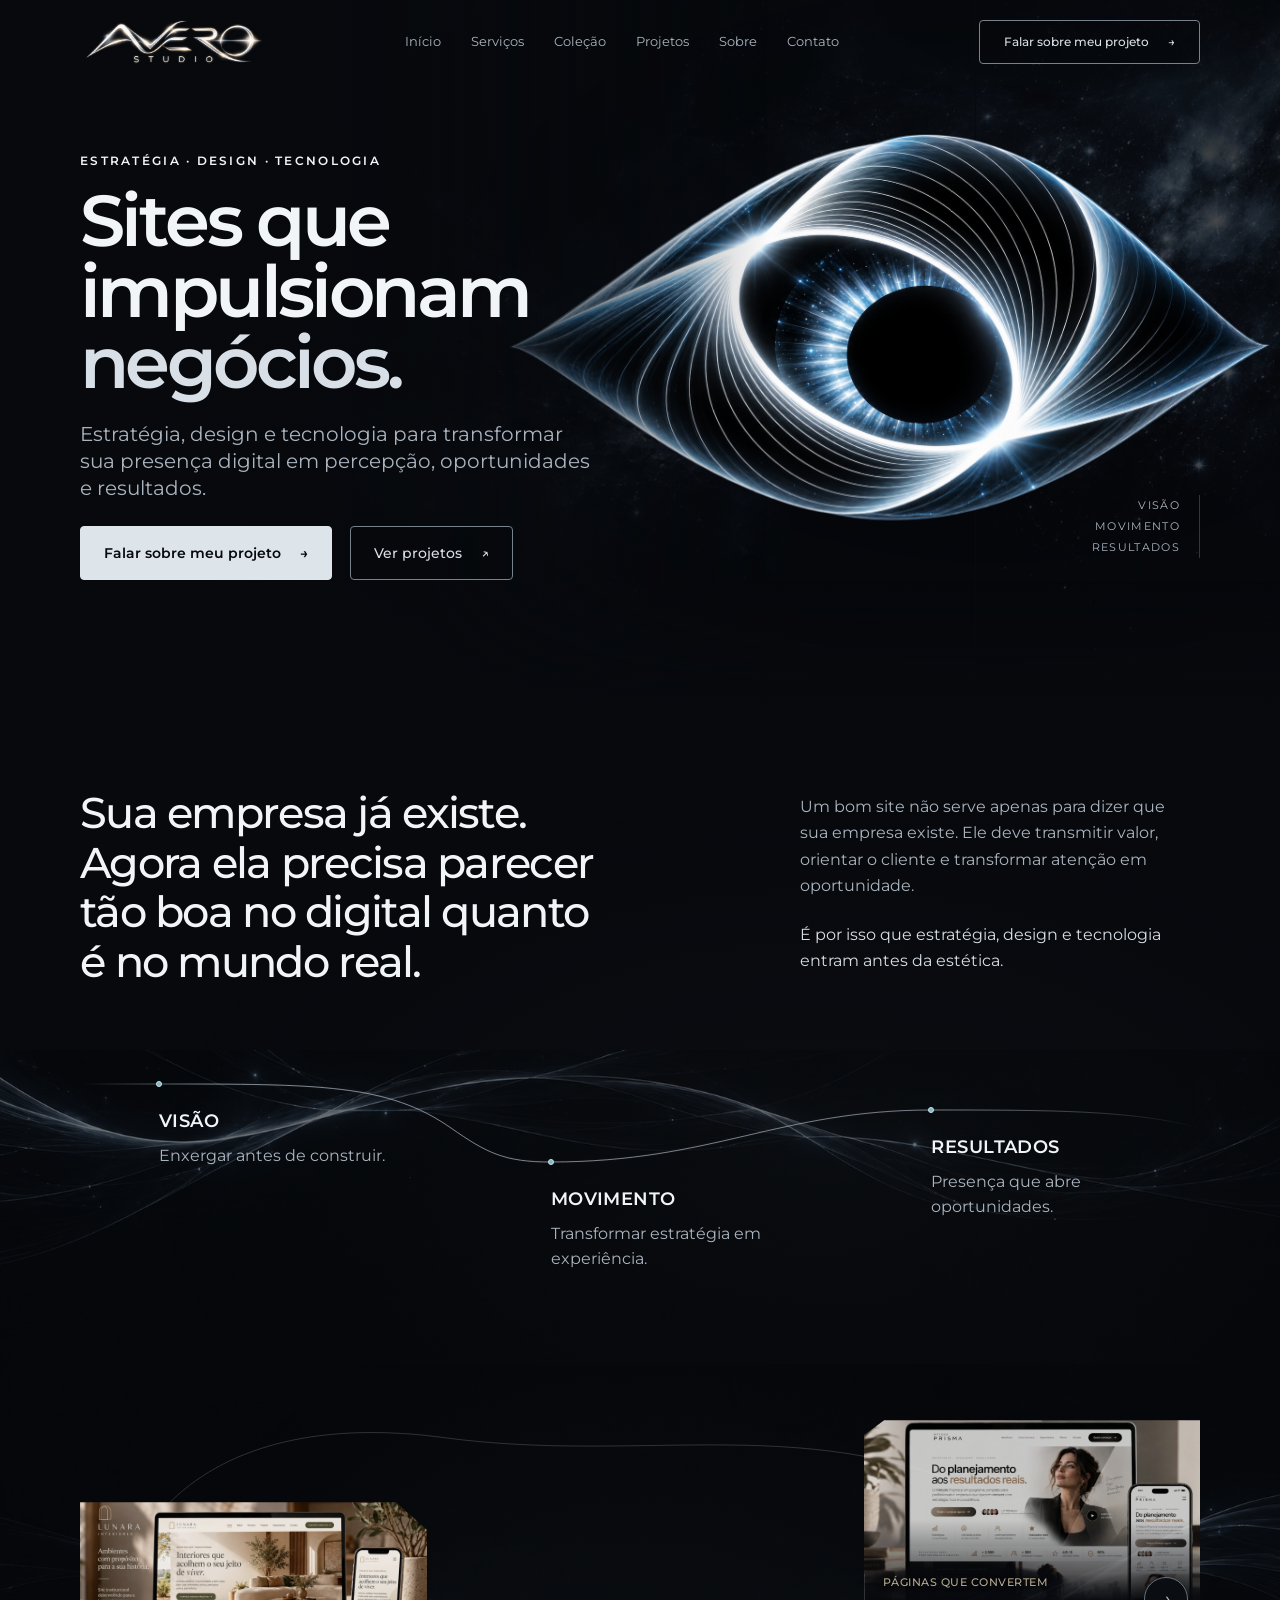
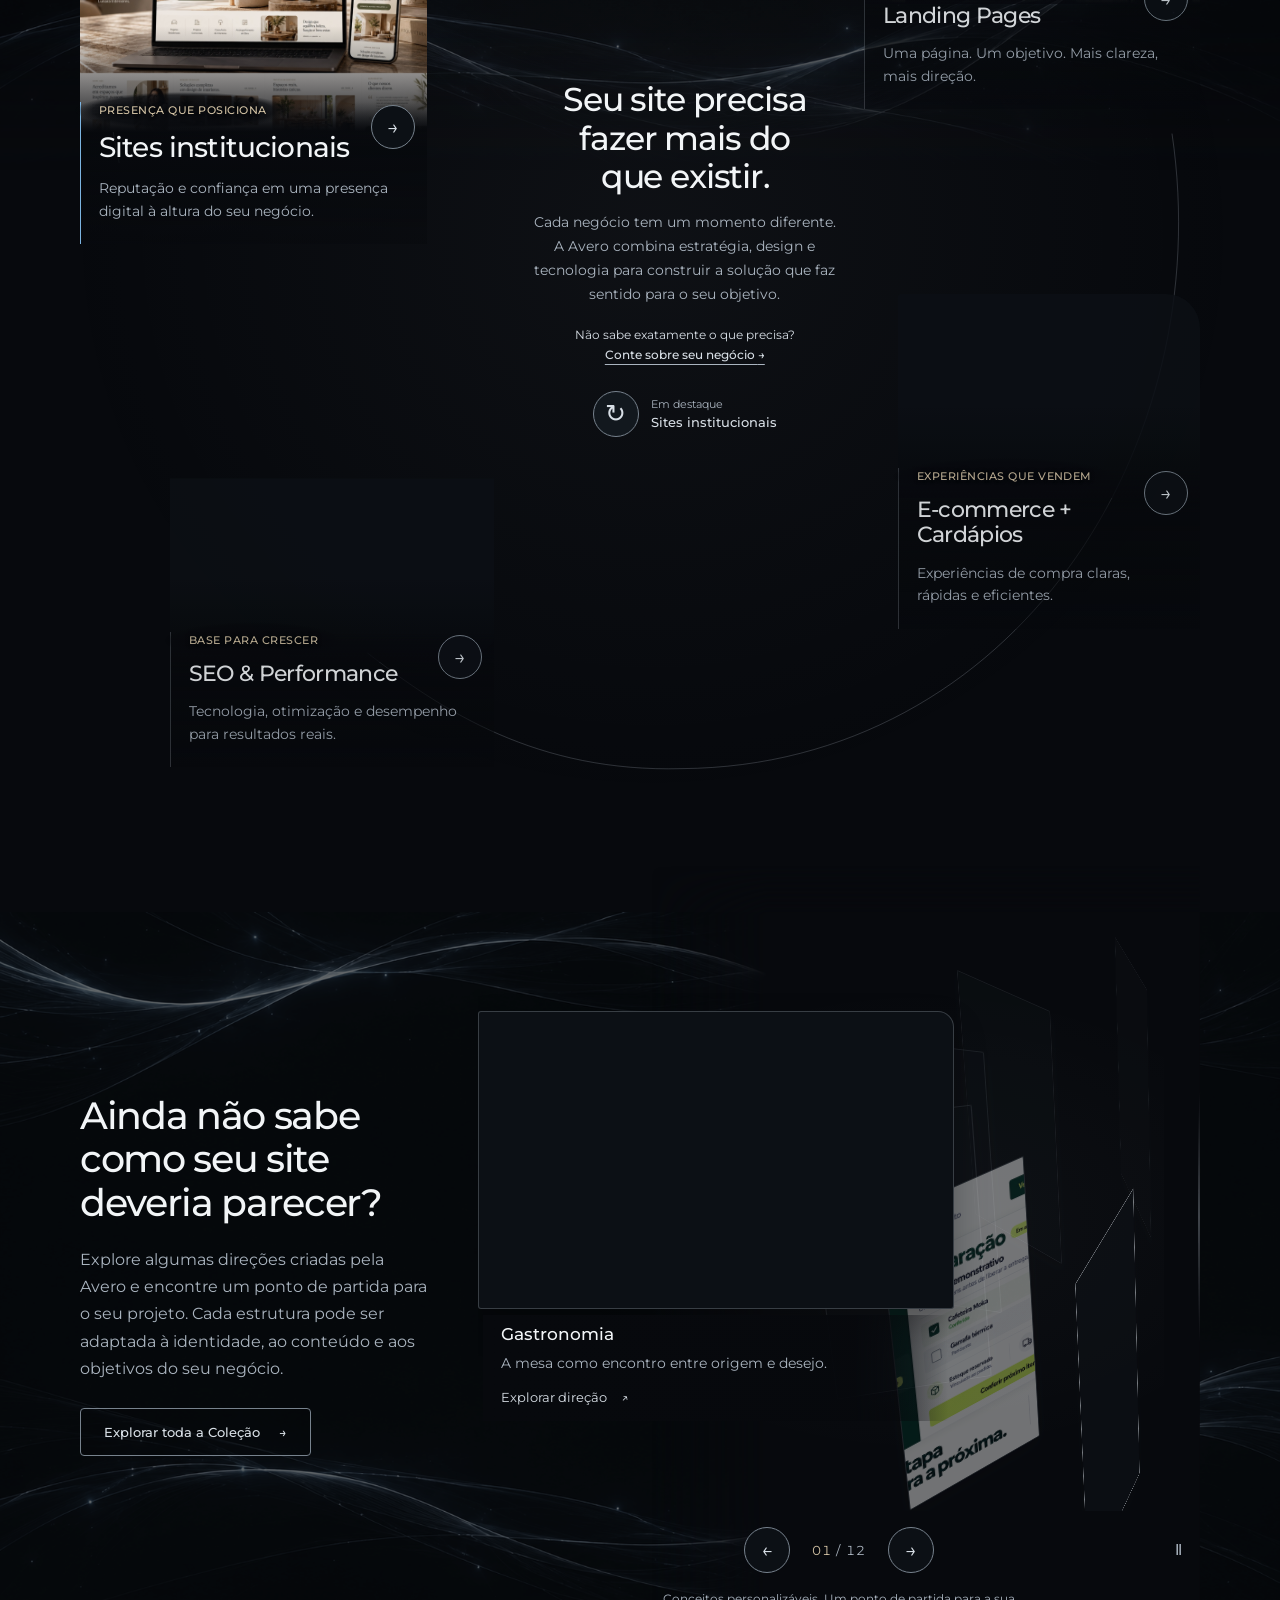
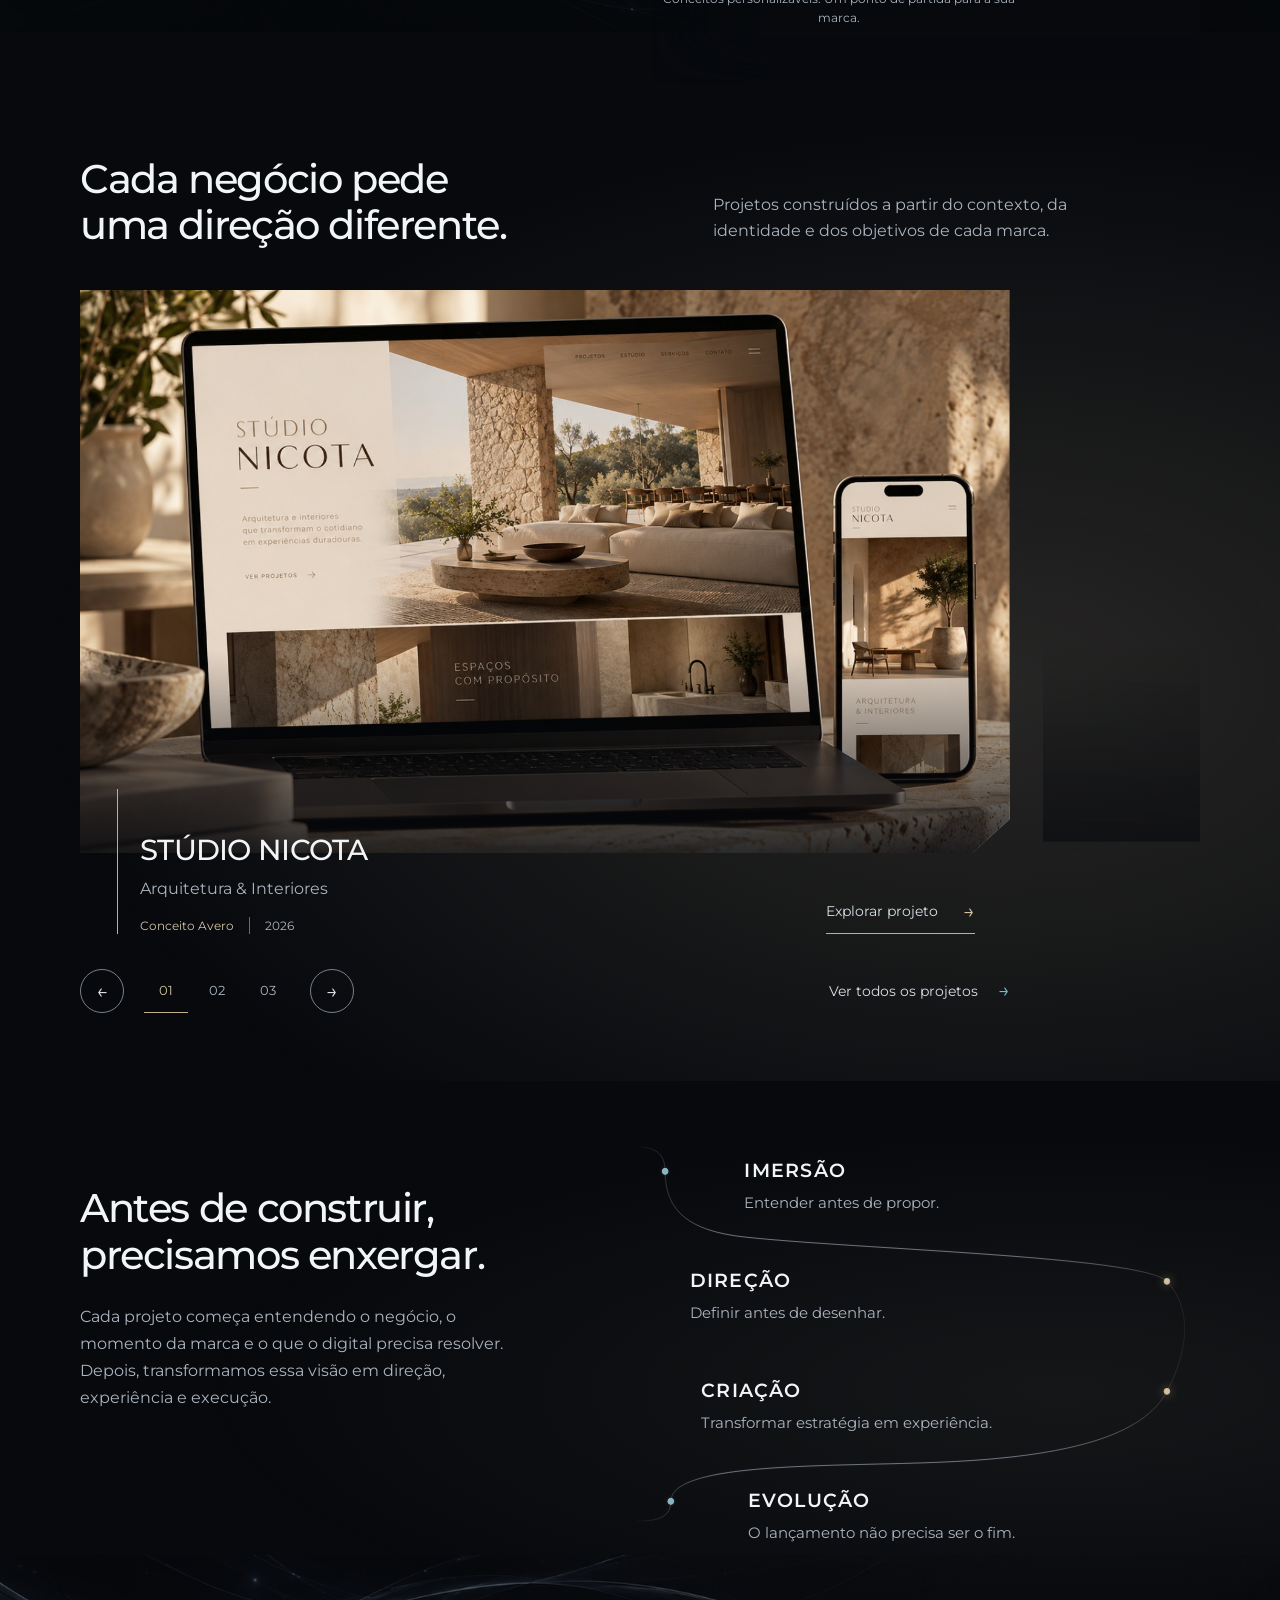
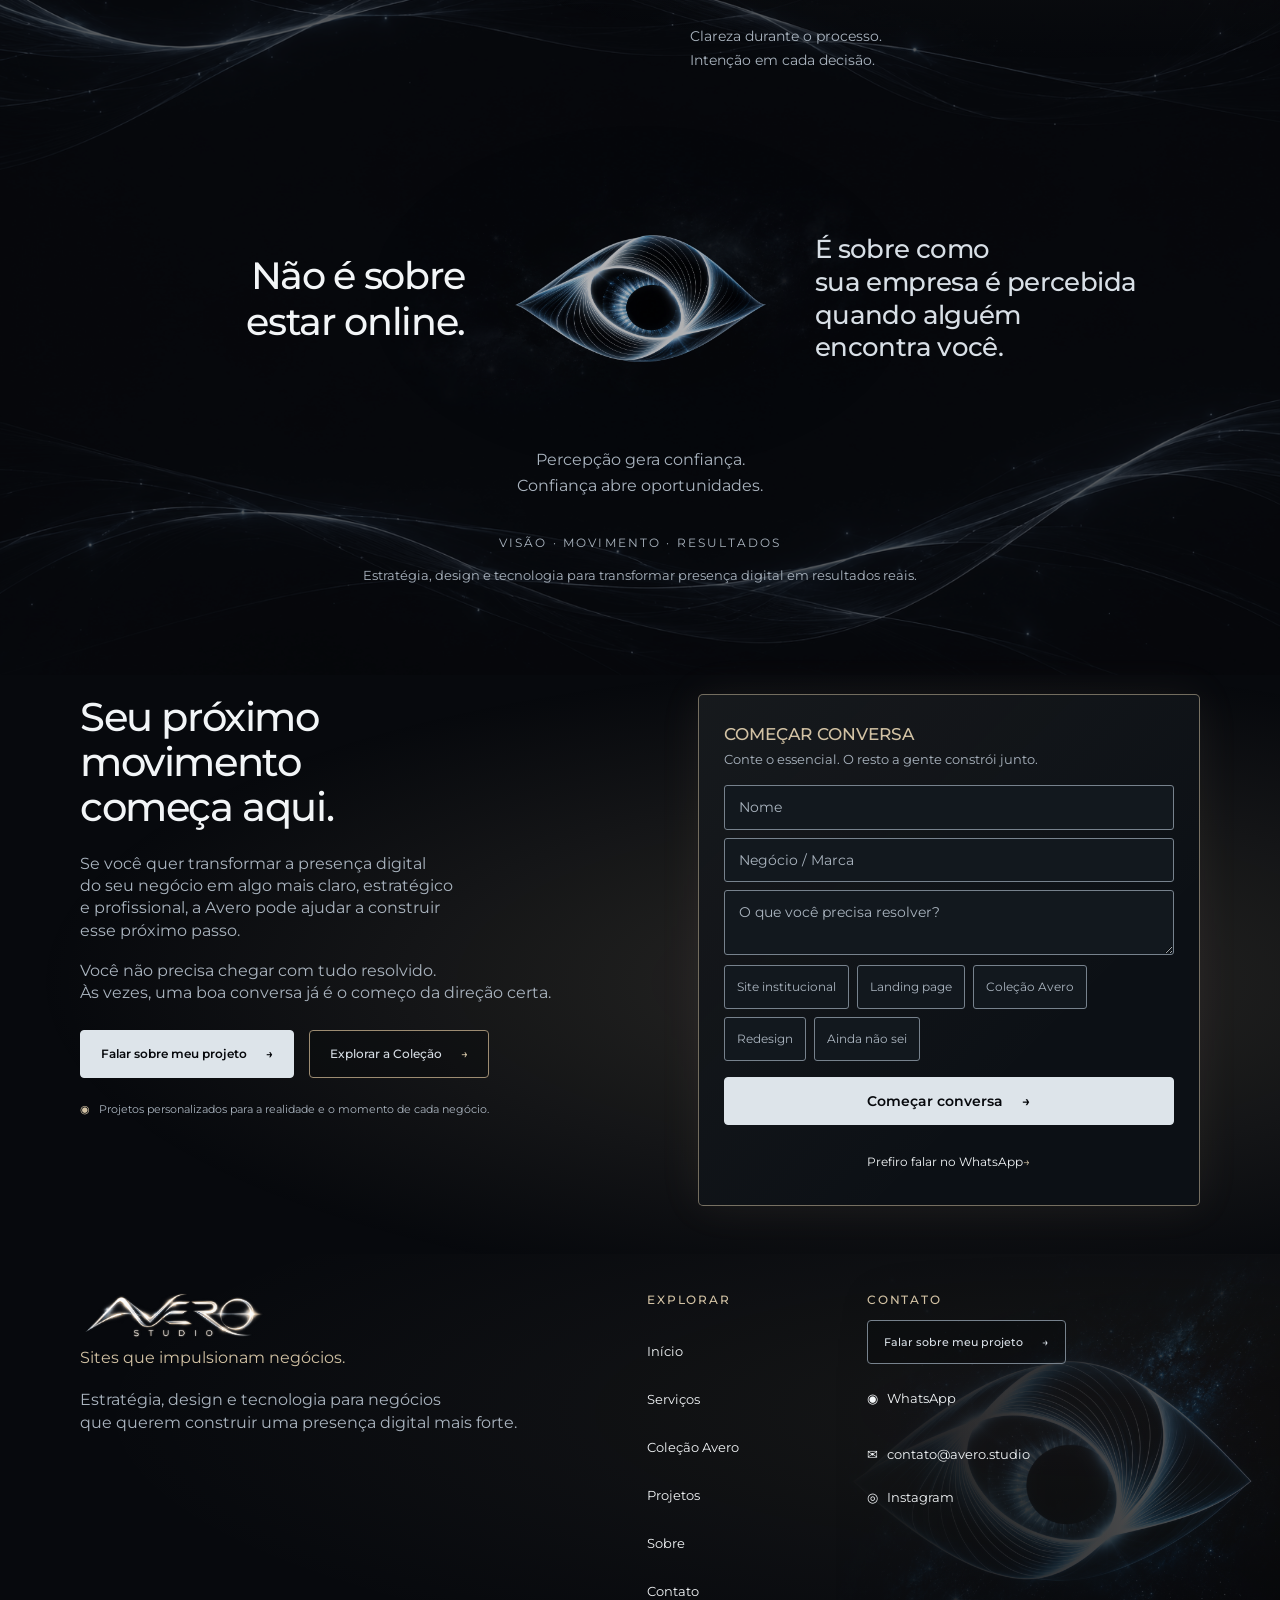
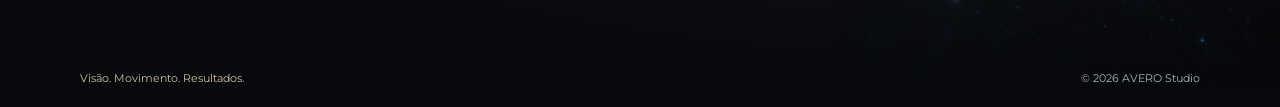
==== index.html @ 8e12fedf "feat(hero): add official eye cursor depth and independent nebula" ====
<!doctype html>
<html lang="pt-BR" class="avero-palette-b">
<head>
  <meta charset="utf-8">
  <meta name="viewport" content="width=device-width, initial-scale=1">
  <meta name="theme-color" content="#050A13">
  <meta name="description" content="AVERO Studio — estratégia, design e tecnologia para transformar sua presença digital em percepção, oportunidades e resultados.">
  <title>AVERO Studio — Sites que impulsionam negócios</title>
  <link rel="preconnect" href="https://fonts.googleapis.com">
  <link rel="preconnect" href="https://fonts.gstatic.com" crossorigin>
  <link href="https://fonts.googleapis.com/css2?family=Montserrat:wght@400;500;600;700&display=swap" rel="stylesheet">
  <link rel="stylesheet" href="styles.css">
  <link rel="icon" href="assets/avero-eye.png" type="image/png">
  <link rel="preload" as="image" href="assets/avero-eye-isolated-v1.webp">
  <script src="script.js" defer></script>
</head>
<body>
<div class="page-flow" aria-hidden="true"><span></span><span></span><span></span></div>
<a class="skip-link" href="#main">Ir para o conteúdo</a>
<header class="site-header" id="top">
  <div class="container header-inner">
    <a class="brand" href="#top" aria-label="AVERO Studio — início"><span class="brand-art" role="img" aria-label="AVERO Studio"><img src="assets/avero-wordmark-provisional-01-16a.png" alt="" width="2172" height="724" decoding="async"></span></a>
    <nav class="desktop-nav" aria-label="Navegação principal"><a href="#top">Início</a><a href="#servicos">Serviços</a><a href="#colecao">Coleção</a><a href="#projetos">Projetos</a><a href="#sobre">Sobre</a><a href="#contato">Contato</a></nav>
    <a class="btn btn-outline desktop-cta" href="#contato">Falar sobre meu projeto <span aria-hidden="true">→</span></a>
    <button class="menu-toggle" aria-label="Abrir menu" aria-expanded="false" aria-controls="mobile-nav"><span></span><span></span><span></span></button>
  </div>
  <nav class="mobile-nav" id="mobile-nav" aria-label="Navegação móvel" hidden><a href="#top">Início</a><a href="#servicos">Serviços</a><a href="#colecao">Coleção</a><a href="#projetos">Projetos</a><a href="#sobre">Sobre</a><a href="#contato">Contato</a></nav>
</header>
<main id="main" tabindex="-1">
  <section class="hero" aria-labelledby="hero-title">
    <!-- Official mobile symbol: the complete image remains the static fallback. -->
    <div class="hero-art" aria-hidden="true" data-hero-layer="base">
      <span class="hero-nebula-layer" data-hero-layer="atmosphere"></span>
      <span class="hero-eye-layer" data-hero-layer="official-eye">
        <span class="hero-eye-structure" data-hero-layer="structure"></span>
        <span class="hero-eye-iris" data-hero-layer="iris"></span>
      </span>
      <span class="hero-shade-layer" data-hero-layer="contrast"></span>
    </div>
    <div class="container hero-content">
      <p class="eyebrow">ESTRATÉGIA · DESIGN · TECNOLOGIA</p>
      <h1 id="hero-title">Sites que <br>impulsionam <br><em>negócios.</em></h1>
      <p class="lead">Estratégia, design e tecnologia para transformar sua presença digital em percepção, oportunidades e resultados.</p>
      <div class="actions"><a class="btn btn-primary" href="#contato">Falar sobre meu projeto <span aria-hidden="true">→</span></a><a class="btn btn-outline" href="#projetos">Ver projetos <span aria-hidden="true">↗</span></a></div>
      <div class="hero-mobile-eye" aria-hidden="true" data-hero-layer="mobile-eye-composite" data-motion="static"></div>
      <p class="hero-signature">VISÃO <br>MOVIMENTO <br>RESULTADOS</p>
    </div>
  </section>
  <section class="positioning section-shell" id="posicionamento" aria-labelledby="position-title">
    <div class="container">
      <div class="split-copy">
        <h2 id="position-title">Sua empresa já existe. <br>Agora ela precisa parecer <br>tão boa no digital quanto <br>é no mundo real.</h2>
        <div class="copy-side"><p>Um bom site não serve apenas para dizer que sua empresa existe. Ele deve transmitir valor, orientar o cliente e transformar atenção em oportunidade.</p><p>É por isso que estratégia, design e tecnologia entram antes da estética.</p></div>
      </div>
      <div class="position-journey" data-motion="static">
        <!-- One static trajectory; the ordered list remains the reading order at every width. -->
        <svg class="pillar-line" viewBox="0 0 1280 240" preserveAspectRatio="none" aria-hidden="true" focusable="false">
          <defs><linearGradient id="position-trajectory-fade" x1="0" x2="1"><stop offset="0" stop-color="#4da3ff" stop-opacity="0"/><stop offset=".12" stop-color="#7cb4e1" stop-opacity=".72"/><stop offset=".76" stop-color="#7cb4e1" stop-opacity=".64"/><stop offset="1" stop-color="#4da3ff" stop-opacity="0"/></linearGradient></defs>
          <path d="M0 44 H90 C275 44 352 44 424 88 C465 113 485 122 538 122 C722 122 800 70 973 70 C1110 70 1203 70 1280 88"/>
        </svg>
        <ol class="pillars" role="list" aria-label="Da visão aos resultados">
          <li class="pillar pillar--vision"><svg class="pillar-mobile-segment" viewBox="0 0 64 100" preserveAspectRatio="none" aria-hidden="true" focusable="false"><path d="M32 0 C16 30 48 65 32 100"/></svg><span class="pillar-node" aria-hidden="true"></span><h3>VISÃO</h3><p>Enxergar antes de construir.</p></li>
          <li class="pillar pillar--movement"><svg class="pillar-mobile-segment" viewBox="0 0 64 100" preserveAspectRatio="none" aria-hidden="true" focusable="false"><path d="M32 0 C48 30 16 65 32 100"/></svg><span class="pillar-node" aria-hidden="true"></span><h3>MOVIMENTO</h3><p>Transformar estratégia em experiência.</p></li>
          <li class="pillar pillar--results"><svg class="pillar-mobile-segment" viewBox="0 0 64 100" preserveAspectRatio="none" aria-hidden="true" focusable="false"><path d="M32 0 C16 30 48 65 32 100"/></svg><span class="pillar-node" aria-hidden="true"></span><h3>RESULTADOS</h3><p>Presença que abre oportunidades.</p></li>
        </ol>
      </div>
    </div>
  </section>
  <section class="services section-shell" id="servicos" aria-labelledby="services-title">
    <div class="container services-layout services-orbit">
      <svg class="services-trajectory" viewBox="0 0 1200 1000" preserveAspectRatio="none" aria-hidden="true" focusable="false"><path d="M42 350 C-15 110 135 -15 390 18 C610 46 785 -12 990 84"/><path d="M1170 320 C1220 640 1000 965 645 968 C490 972 390 910 308 850"/></svg>
      <div class="services-intro"><h2 id="services-title">Seu site precisa <br>fazer mais do <br>que existir.</h2><p>Cada negócio tem um momento diferente. A Avero combina estratégia, design e tecnologia para construir a solução que faz sentido para o seu objetivo.</p><a class="text-cta" href="#contato">Não sabe exatamente o que precisa? <br><strong>Conte sobre seu negócio <span aria-hidden="true">→</span></strong></a><div class="service-orbit-navigation" hidden><button class="service-orbit-next" type="button" aria-controls="service-solutions" aria-label="Destacar próxima solução"><span aria-hidden="true">↻</span></button><p class="service-orbit-current">Em destaque <strong>Sites institucionais</strong></p></div></div>
      <div class="service-grid" id="service-solutions">
        <article class="service-card service-card--institutional" data-orbit-slot="0">
          <div class="service-visual"><img class="service-image service-institutional" src="assets/service-institutional.png" alt="Site institucional em telas de computador e celular" width="1536" height="1152" loading="lazy" decoding="async"></div>
          <div class="service-copy">
            <div class="service-kicker"><small>PRESENÇA QUE POSICIONA</small></div>
            <h3>Sites institucionais</h3>
            <div class="service-footer"><p>Reputação e confiança em uma presença digital à altura do seu negócio.</p><a class="circle-link service-link" href="/servicos/sites-institucionais" data-service="Site institucional" aria-label="Saiba mais sobre Sites Institucionais">→</a></div>
          </div>
        </article>
        <article class="service-card service-card--landing" data-orbit-slot="1">
          <div class="service-visual"><img class="service-image service-landing" src="assets/service-landing.png" alt="Landing page com versão para celular" width="1536" height="1152" loading="lazy" decoding="async"></div>
          <div class="service-copy">
            <div class="service-kicker"><small>PÁGINAS QUE CONVERTEM</small></div>
            <h3>Landing Pages</h3>
            <div class="service-footer"><p>Uma página. Um objetivo. Mais clareza, mais direção.</p><a class="circle-link service-link" href="/servicos/landing-pages" data-service="Landing page" aria-label="Saiba mais sobre Landing Pages">→</a></div>
          </div>
        </article>
        <article class="service-card service-card--commerce" data-orbit-slot="2">
          <div class="service-visual"><img class="service-image service-commerce" src="assets/service-commerce.png" alt="Loja e cardápio digital em computador e celular" width="1536" height="1152" loading="lazy" decoding="async"></div>
          <div class="service-copy">
            <div class="service-kicker"><small>EXPERIÊNCIAS QUE VENDEM</small></div>
            <h3>E-commerce + Cardápios</h3>
            <div class="service-footer"><p>Experiências de compra claras, rápidas e eficientes.</p><a class="circle-link service-link" href="/servicos/ecommerce-cardapios" data-service="E-commerce / Cardápio" aria-label="Saiba mais sobre E-commerce e Cardápios">→</a></div>
          </div>
        </article>
        <article class="service-card service-card--seo" data-orbit-slot="3">
          <div class="service-visual"><img class="service-image service-seo" src="assets/service-performance.png" alt="Painéis de busca, métricas e desempenho" width="1536" height="1152" loading="lazy" decoding="async"></div>
          <div class="service-copy">
            <div class="service-kicker"><small>BASE PARA CRESCER</small></div>
            <h3>SEO &amp; Performance</h3>
            <div class="service-footer"><p>Tecnologia, otimização e desempenho para resultados reais.</p><a class="circle-link service-link" href="/servicos/seo-performance" data-service="SEO & Performance" aria-label="Saiba mais sobre SEO e Performance">→</a></div>
          </div>
        </article>
      </div>
    </div>
  </section>
  <section class="collection section-shell" id="colecao" aria-labelledby="collection-title">
    <div class="container collection-layout">
      <div class="collection-intro"><h2 id="collection-title">Ainda não sabe <br>como seu site <br>deveria parecer?</h2><p>Explore algumas direções criadas pela Avero e encontre um ponto de partida para o seu projeto. Cada estrutura pode ser adaptada à identidade, ao conteúdo e aos objetivos do seu negócio.</p><a class="btn btn-outline" href="#catalogo">Explorar toda a Coleção <span aria-hidden="true">→</span></a></div>
      <div class="collection-system" id="catalogo" role="region" aria-label="Direções personalizáveis da Coleção Avero">
        <div class="collection-engine">
          <svg class="collection-axis" viewBox="0 0 700 490" preserveAspectRatio="none" aria-hidden="true" focusable="false"><defs><linearGradient id="collection-orbit-fade"><stop stop-color="#7daacf" stop-opacity="0"/><stop offset=".45" stop-color="#7daacf" stop-opacity=".48"/><stop offset="1" stop-color="#7daacf" stop-opacity="0"/></linearGradient></defs><path d="M32 208 C72 38 420 2 607 114 C764 218 599 449 344 463"/><path d="M112 423 C215 489 534 456 604 285"/><circle cx="470" cy="230" r="3"/></svg>
          <ol class="collection-pieces" id="collection-directions" role="list" aria-label="12 direções organizadas por setor" tabindex="0">
          <li class="collection-piece" data-direction="gastronomia-v1" data-sector="gastronomia" data-variant="01" data-thumbnail="assets/colecao-avero/v2/COLECAO-AVERO-01-GASTRONOMIA.png" data-provisional="false">
            <article aria-labelledby="direction-gastronomia-v1">
              <div class="collection-piece-visual"><img src="assets/colecao-avero/v2/COLECAO-AVERO-01-GASTRONOMIA.png" alt="Conceito demonstrativo da Coleção Avero: Gastronomia." width="1536" height="1024" loading="lazy" decoding="async"></div>
              <div class="collection-piece-copy"><h3 id="direction-gastronomia-v1">Gastronomia</h3><p>A mesa como encontro entre origem e desejo.</p><a href="#contato" data-project="Gastronomia" aria-label="Explorar direção Gastronomia">Explorar direção <span aria-hidden="true">↗</span></a></div>
            </article>
          </li>
          <li class="collection-piece" data-direction="arquitetura-interiores-v1" data-sector="arquitetura-interiores" data-variant="01" data-thumbnail="assets/colecao-avero/v2/COLECAO-AVERO-02-ARQUITETURA-INTERIORES.png" data-provisional="false">
            <article aria-labelledby="direction-arquitetura-interiores-v1">
              <div class="collection-piece-visual"><img src="assets/colecao-avero/v2/COLECAO-AVERO-02-ARQUITETURA-INTERIORES.png" alt="Conceito demonstrativo da Coleção Avero: Arquitetura &amp; Interiores." width="1536" height="1024" loading="lazy" decoding="async"></div>
              <div class="collection-piece-copy"><h3 id="direction-arquitetura-interiores-v1">Arquitetura &amp; Interiores</h3><p>Mostrar como uma decisão de desenho vira espaço vivido.</p><a href="#contato" data-project="Arquitetura &amp; Interiores" aria-label="Explorar direção Arquitetura &amp; Interiores">Explorar direção <span aria-hidden="true">↗</span></a></div>
            </article>
          </li>
          <li class="collection-piece" data-direction="hotelaria-v1" data-sector="hotelaria" data-variant="01" data-thumbnail="assets/colecao-avero/v2/COLECAO-AVERO-03-HOTELARIA.png" data-provisional="false">
            <article aria-labelledby="direction-hotelaria-v1">
              <div class="collection-piece-visual"><img src="assets/colecao-avero/v2/COLECAO-AVERO-03-HOTELARIA.png" alt="Conceito demonstrativo da Coleção Avero: Hotelaria." width="1536" height="1024" loading="lazy" decoding="async"></div>
              <div class="collection-piece-copy"><h3 id="direction-hotelaria-v1">Hotelaria</h3><p>A estadia como aproximação com o ritmo da serra.</p><a href="#contato" data-project="Hotelaria" aria-label="Explorar direção Hotelaria">Explorar direção <span aria-hidden="true">↗</span></a></div>
            </article>
          </li>
          <li class="collection-piece" data-direction="estetica-beleza-v1" data-sector="estetica-beleza" data-variant="01" data-thumbnail="assets/colecao-avero/v2/COLECAO-AVERO-04-ESTETICA-BELEZA.png" data-provisional="false">
            <article aria-labelledby="direction-estetica-beleza-v1">
              <div class="collection-piece-visual"><img src="assets/colecao-avero/v2/COLECAO-AVERO-04-ESTETICA-BELEZA.png" alt="Conceito demonstrativo da Coleção Avero: Estética &amp; Beleza." width="1536" height="1024" loading="lazy" decoding="async"></div>
              <div class="collection-piece-copy"><h3 id="direction-estetica-beleza-v1">Estética &amp; Beleza</h3><p>Cuidado individual com presença editorial e pele real.</p><a href="#contato" data-project="Estética &amp; Beleza" aria-label="Explorar direção Estética &amp; Beleza">Explorar direção <span aria-hidden="true">↗</span></a></div>
            </article>
          </li>
          <li class="collection-piece" data-direction="saude-v1" data-sector="saude" data-variant="01" data-thumbnail="assets/colecao-avero/v2/COLECAO-AVERO-05-SAUDE.jpg" data-provisional="false">
            <article aria-labelledby="direction-saude-v1">
              <div class="collection-piece-visual"><img src="assets/colecao-avero/v2/COLECAO-AVERO-05-SAUDE.jpg" alt="Conceito demonstrativo da Coleção Avero: Saúde." width="1536" height="1024" loading="lazy" decoding="async"></div>
              <div class="collection-piece-copy"><h3 id="direction-saude-v1">Saúde</h3><p>A jornada de atendimento começa pela escuta.</p><a href="#contato" data-project="Saúde" aria-label="Explorar direção Saúde">Explorar direção <span aria-hidden="true">↗</span></a></div>
            </article>
          </li>
          <li class="collection-piece" data-direction="moda-v1" data-sector="moda" data-variant="01" data-thumbnail="assets/colecao-avero/v2/COLECAO-AVERO-06-MODA.png" data-provisional="false">
            <article aria-labelledby="direction-moda-v1">
              <div class="collection-piece-visual"><img src="assets/colecao-avero/v2/COLECAO-AVERO-06-MODA.png" alt="Conceito demonstrativo da Coleção Avero: Moda." width="1536" height="1024" loading="lazy" decoding="async"></div>
              <div class="collection-piece-copy"><h3 id="direction-moda-v1">Moda</h3><p>Vestir como escolha de direção e atitude.</p><a href="#contato" data-project="Moda" aria-label="Explorar direção Moda">Explorar direção <span aria-hidden="true">↗</span></a></div>
            </article>
          </li>
          <li class="collection-piece" data-direction="varejo-v1" data-sector="varejo" data-variant="01" data-thumbnail="assets/colecao-avero/v2/COLECAO-AVERO-07-VAREJO.png" data-provisional="false">
            <article aria-labelledby="direction-varejo-v1">
              <div class="collection-piece-visual"><img src="assets/colecao-avero/v2/COLECAO-AVERO-07-VAREJO.png" alt="Conceito demonstrativo da Coleção Avero: Varejo." width="1536" height="1024" loading="lazy" decoding="async"></div>
              <div class="collection-piece-copy"><h3 id="direction-varejo-v1">Varejo</h3><p>Curadoria útil que facilita escolhas de compra.</p><a href="#contato" data-project="Varejo" aria-label="Explorar direção Varejo">Explorar direção <span aria-hidden="true">↗</span></a></div>
            </article>
          </li>
          <li class="collection-piece" data-direction="barbearia-v1" data-sector="barbearia" data-variant="01" data-thumbnail="assets/colecao-avero/v2/COLECAO-AVERO-08-BARBEARIA.png" data-provisional="false">
            <article aria-labelledby="direction-barbearia-v1">
              <div class="collection-piece-visual"><img src="assets/colecao-avero/v2/COLECAO-AVERO-08-BARBEARIA.png" alt="Conceito demonstrativo da Coleção Avero: Barbearia." width="1536" height="1024" loading="lazy" decoding="async"></div>
              <div class="collection-piece-copy"><h3 id="direction-barbearia-v1">Barbearia</h3><p>O corte como cuidado com a presença cotidiana.</p><a href="#contato" data-project="Barbearia" aria-label="Explorar direção Barbearia">Explorar direção <span aria-hidden="true">↗</span></a></div>
            </article>
          </li>
          <li class="collection-piece" data-direction="coquetelaria-v1" data-sector="coquetelaria" data-variant="01" data-thumbnail="assets/colecao-avero/v2/COLECAO-AVERO-09-COQUETELARIA.jpg" data-provisional="false">
            <article aria-labelledby="direction-coquetelaria-v1">
              <div class="collection-piece-visual"><img src="assets/colecao-avero/v2/COLECAO-AVERO-09-COQUETELARIA.jpg" alt="Conceito demonstrativo da Coleção Avero: Coquetelaria." width="1536" height="1024" loading="lazy" decoding="async"></div>
              <div class="collection-piece-copy"><h3 id="direction-coquetelaria-v1">Coquetelaria</h3><p>O primeiro gole inicia uma experiência de encontro.</p><a href="#contato" data-project="Coquetelaria" aria-label="Explorar direção Coquetelaria">Explorar direção <span aria-hidden="true">↗</span></a></div>
            </article>
          </li>
          <li class="collection-piece" data-direction="moveis-planejados-v1" data-sector="moveis-planejados" data-variant="01" data-thumbnail="assets/colecao-avero/v2/COLECAO-AVERO-10-MOVEIS-PLANEJADOS.png" data-provisional="false">
            <article aria-labelledby="direction-moveis-planejados-v1">
              <div class="collection-piece-visual"><img src="assets/colecao-avero/v2/COLECAO-AVERO-10-MOVEIS-PLANEJADOS.png" alt="Conceito demonstrativo da Coleção Avero: Móveis Planejados." width="1536" height="1024" loading="lazy" decoding="async"></div>
              <div class="collection-piece-copy"><h3 id="direction-moveis-planejados-v1">Móveis Planejados</h3><p>A personalização aparece no uso e no detalhe construtivo.</p><a href="#contato" data-project="Móveis Planejados" aria-label="Explorar direção Móveis Planejados">Explorar direção <span aria-hidden="true">↗</span></a></div>
            </article>
          </li>
          <li class="collection-piece" data-direction="institucional-premium-v1" data-sector="institucional-premium" data-variant="01" data-thumbnail="assets/colecao-avero/v2/COLECAO-AVERO-11-INSTITUCIONAL-PREMIUM.jpg" data-provisional="false">
            <article aria-labelledby="direction-institucional-premium-v1">
              <div class="collection-piece-visual"><img src="assets/colecao-avero/v2/COLECAO-AVERO-11-INSTITUCIONAL-PREMIUM.jpg" alt="Conceito demonstrativo da Coleção Avero: Institucional Premium." width="1536" height="1024" loading="lazy" decoding="async"></div>
              <div class="collection-piece-copy"><h3 id="direction-institucional-premium-v1">Institucional Premium</h3><p>Clareza estratégica com acompanhamento estruturado.</p><a href="#contato" data-project="Institucional Premium" aria-label="Explorar direção Institucional Premium">Explorar direção <span aria-hidden="true">↗</span></a></div>
            </article>
          </li>
          <li class="collection-piece" data-direction="solucao-tecnologica-comercial-v1" data-sector="solucao-tecnologica-comercial" data-variant="01" data-thumbnail="assets/colecao-avero/v2/COLECAO-AVERO-12-SOLUCAO-TECNOLOGICA-COMERCIAL.png" data-provisional="false">
            <article aria-labelledby="direction-solucao-tecnologica-comercial-v1">
              <div class="collection-piece-visual"><img src="assets/colecao-avero/v2/COLECAO-AVERO-12-SOLUCAO-TECNOLOGICA-COMERCIAL.png" alt="Conceito demonstrativo da Coleção Avero: Solução Tecnológica / Comercial." width="1536" height="1024" loading="lazy" decoding="async"></div>
              <div class="collection-piece-copy"><h3 id="direction-solucao-tecnologica-comercial-v1">Solução Tecnológica / Comercial</h3><p>Explicar como um pedido atravessa as etapas do negócio.</p><a href="#contato" data-project="Solução Tecnológica / Comercial" aria-label="Explorar direção Solução Tecnológica / Comercial">Explorar direção <span aria-hidden="true">↗</span></a></div>
            </article>
          </li>
          </ol>
        </div>
        <div class="collection-navigation" role="group" aria-label="Navegação da Coleção" hidden><button type="button" class="circle-link collection-previous" aria-controls="collection-directions" aria-label="Ver direção anterior">←</button><span class="collection-position" aria-label="Direção 1 de 12"><span class="collection-current">01</span><span aria-hidden="true"> / </span><span class="collection-total">12</span></span><button type="button" class="circle-link collection-next" aria-controls="collection-directions" aria-label="Ver próxima direção">→</button><button type="button" class="collection-ambient-toggle" aria-pressed="false" aria-label="Pausar movimento do conjunto" hidden><span aria-hidden="true">Ⅱ</span></button></div>
        <p class="collection-note">Conceitos personalizáveis. Um ponto de partida para a sua marca.</p>
        <p class="sr-only collection-announcement" role="status" aria-atomic="true"></p>
      </div>
    </div>
  </section>
  <section class="projects section-shell" id="projetos" aria-labelledby="projects-title">
    <div class="container project-showcase">
      <div class="projects-intro">
        <h2 id="projects-title">Cada negócio pede <br>uma direção diferente.</h2>
        <p>Projetos construídos a partir do contexto, da identidade e dos objetivos de cada marca.</p>
      </div>
      <div class="project-viewport" role="region" aria-roledescription="carrossel" aria-label="Vitrine de projetos" tabindex="0">
        <div class="project-track" id="project-list">
          <article class="project-slide" aria-labelledby="project-nicota-name">
            <div class="project-visual"><img class="project-art" src="assets/project-nicota.png" alt="Stúdio Nicota: site de arquitetura em computador e celular" width="1536" height="1152" loading="lazy" decoding="async"></div>
            <div class="project-details">
              <div class="project-identity"><h3 id="project-nicota-name">STÚDIO NICOTA</h3><p>Arquitetura &amp; Interiores</p><div class="project-tags"><span>Conceito Avero</span><span>2026</span></div></div>
              <a class="project-cta" href="#contato" data-project="Stúdio Nicota" aria-label="Explorar projeto Stúdio Nicota">Explorar projeto <span aria-hidden="true">→</span></a>
            </div>
          </article>
          <article class="project-slide" aria-labelledby="project-vertice-name">
            <div class="project-visual"><img class="project-art" src="assets/project-clinic.png" alt="Vértice Clínica: projeto de clínica em computador e celular" width="1536" height="1152" loading="lazy" decoding="async"></div>
            <div class="project-details">
              <div class="project-identity"><h3 id="project-vertice-name">VÉRTICE CLÍNICA</h3><p>Saúde &amp; Bem-estar</p><div class="project-tags"><span>Conceito Avero</span><span>2026</span></div></div>
              <a class="project-cta" href="#contato" data-project="Vértice Clínica" aria-label="Explorar projeto Vértice Clínica">Explorar projeto <span aria-hidden="true">→</span></a>
            </div>
          </article>
          <article class="project-slide" aria-labelledby="project-sabor-name">
            <div class="project-visual"><img class="project-art" src="assets/project-sabor.png" alt="Sabor Real: projeto de gastronomia em computador e celular" width="1536" height="1152" loading="lazy" decoding="async"></div>
            <div class="project-details">
              <div class="project-identity"><h3 id="project-sabor-name">SABOR REAL</h3><p>Gastronomia</p><div class="project-tags"><span>Demo personalizada</span><span>2026</span></div></div>
              <a class="project-cta" href="#contato" data-project="Sabor Real" aria-label="Explorar projeto Sabor Real">Explorar projeto <span aria-hidden="true">→</span></a>
            </div>
          </article>
        </div>
      </div>
      <div class="project-showcase-footer">
        <div class="project-carousel-controls" role="group" aria-label="Controles dos projetos" hidden>
          <button type="button" class="circle-link project-prev" aria-controls="project-list" aria-label="Ver projeto anterior">←</button>
          <div class="project-pagination" role="group" aria-label="Projetos em destaque">
            <button type="button" aria-controls="project-list" aria-label="Ver Stúdio Nicota" aria-current="true" class="active">01</button>
            <button type="button" aria-controls="project-list" aria-label="Ver Vértice Clínica">02</button>
            <button type="button" aria-controls="project-list" aria-label="Ver Sabor Real">03</button>
          </div>
          <button type="button" class="circle-link project-next" aria-controls="project-list" aria-label="Ver próximo projeto">→</button>
        </div>
        <a class="all-projects" href="#project-list">Ver todos os projetos <span aria-hidden="true">→</span></a>
      </div>
      <p class="sr-only project-announcement" role="status" aria-atomic="true"></p>
    </div>
  </section>
  <section class="method section-shell" id="sobre" aria-labelledby="method-title">
    <div class="container method-layout">
      <div class="method-intro">
        <h2 id="method-title">Antes de construir, <br>precisamos enxergar.</h2>
        <p>Cada projeto começa entendendo o negócio, o momento da marca e o que o digital precisa resolver. Depois, transformamos essa visão em direção, experiência e execução.</p>
      </div>
      <div class="method-journey">
        <div class="method-route" data-motion="static">
          <svg class="method-path method-path--desktop" viewBox="0 0 600 460" preserveAspectRatio="none" aria-hidden="true" focusable="false">
            <defs><linearGradient id="method-desktop-fade" gradientUnits="userSpaceOnUse" x1="0" y1="0" x2="600" y2="0"><stop offset="0" stop-color="var(--line)" stop-opacity="0"/><stop offset="0.16" stop-color="var(--line)" stop-opacity="0.58"/><stop offset="0.66" stop-color="var(--line)" stop-opacity="0.58"/><stop offset="0.84" stop-color="var(--line)" stop-opacity="0.4"/><stop offset="0.93" stop-color="var(--line)" stop-opacity="0.2"/><stop offset="1" stop-color="var(--line)" stop-opacity="0"/></linearGradient></defs>
            <path d="M4 0 C20 0 34 4 34 24.35 C34 64.7 60 84 118 90 C236 102.206897 540 109.35 565 134.35 C590 159.35 590 199.95 565 244.35 C540 288.75 462 309.310345 330 315 C214 320 40 314 40 354.35 C40 374 18 374 4 374"/>
            <g class="method-nodes"><circle cx="34" cy="24.35" r="3"/><circle cx="565" cy="134.35" r="3"/><circle cx="565" cy="244.35" r="3"/><circle cx="40" cy="354.35" r="3"/></g>
          </svg>
          <svg class="method-path method-path--mobile" viewBox="0 0 400 460" preserveAspectRatio="none" aria-hidden="true" focusable="false">
            <defs><linearGradient id="method-mobile-fade" gradientUnits="userSpaceOnUse" x1="0" y1="0" x2="400" y2="0"><stop offset="0" stop-color="var(--line)" stop-opacity="0"/><stop offset="0.16" stop-color="var(--line)" stop-opacity="0.58"/><stop offset="0.66" stop-color="var(--line)" stop-opacity="0.58"/><stop offset="0.84" stop-color="var(--line)" stop-opacity="0.4"/><stop offset="0.93" stop-color="var(--line)" stop-opacity="0.2"/><stop offset="1" stop-color="var(--line)" stop-opacity="0"/></linearGradient></defs>
            <path d="M4 2 C36 2 75 4 75 26.66 C75 66 97 88 148 96 C215 106.509804 339 112.68 362 136.18 C385 159.68 362 201.21 362 245.71 C362 296.71 398 330 290 330 C182 330 75 330 75 355.24 C75 389 30 371 4 371"/>
            <g class="method-nodes"><circle cx="75" cy="26.66" r="3"/><circle cx="362" cy="136.18" r="3"/><circle cx="362" cy="245.71" r="3"/><circle cx="75" cy="355.24" r="3"/></g>
          </svg>
          <svg class="method-path method-path--phone" viewBox="0 0 400 460" preserveAspectRatio="none" aria-hidden="true" focusable="false">
            <defs><linearGradient id="method-phone-fade" gradientUnits="userSpaceOnUse" x1="0" y1="0" x2="400" y2="0"><stop offset="0" stop-color="var(--line)" stop-opacity="0"/><stop offset="0.16" stop-color="var(--line)" stop-opacity="0.58"/><stop offset="0.66" stop-color="var(--line)" stop-opacity="0.58"/><stop offset="0.84" stop-color="var(--line)" stop-opacity="0.4"/><stop offset="0.93" stop-color="var(--line)" stop-opacity="0.2"/><stop offset="1" stop-color="var(--line)" stop-opacity="0"/></linearGradient></defs>
            <path d="M4 2 C36 2 75 4 75 26 C75 66 97 88 148 96 C215 106.509804 339 112 362 135.5 C385 159 362 200.5 362 245 C362 296 398 330 290 330 C182 330 75 330 75 354.5 C75 389 30 371 4 371"/>
            <g class="method-nodes"><circle cx="75" cy="26" r="3"/><circle cx="362" cy="135.5" r="3"/><circle cx="362" cy="245" r="3"/><circle cx="75" cy="354.5" r="3"/></g>
          </svg>
          <ol class="method-stages" id="metodo" role="list" aria-label="Etapas do Método Avero">
            <li><div class="method-step-copy"><h3>IMERSÃO</h3><p>Entender antes de propor.</p></div></li>
            <li><div class="method-step-copy"><h3>DIREÇÃO</h3><p>Definir antes de desenhar.</p></div></li>
            <li><div class="method-step-copy"><h3>CRIAÇÃO</h3><p>Transformar estratégia em experiência.</p></div></li>
            <li><div class="method-step-copy"><h3>EVOLUÇÃO</h3><p>O lançamento não precisa ser o fim.</p></div></li>
          </ol>
        </div>
        <p class="method-closure">Clareza durante o processo.<br>Intenção em cada decisão.</p>
      </div>
    </div>
  </section>
  <section class="perspective section-shell" id="perspectiva" aria-labelledby="perspective-title">
    <div class="container">
      <div class="perspective-grid">
        <h2 id="perspective-title">Não é sobre <br>estar online.</h2>
        <div class="perspective-eye" aria-hidden="true" data-motion="static"></div>
        <div class="perspective-copy"><h3>É sobre como <br>sua empresa é percebida <br>quando alguém <br>encontra você.</h3></div>
      </div>
      <p class="perspective-closure">Percepção gera confiança.<br>Confiança abre oportunidades.</p>
      <div class="perspective-sign">VISÃO · MOVIMENTO · RESULTADOS<p>Estratégia, design e tecnologia para transformar presença digital em resultados reais.</p></div>
    </div>
  </section>
  <section class="contact section-shell" id="contato" aria-labelledby="contact-title"><div class="container contact-layout"><div><h2 id="contact-title">Seu próximo <br>movimento <br>começa aqui.</h2><p>Se você quer transformar a presença digital <br>do seu negócio em algo mais claro, estratégico <br>e profissional, a Avero pode ajudar a construir <br>esse próximo passo.</p><p>Você não precisa chegar com tudo resolvido. <br>Às vezes, uma boa conversa já é o começo da direção certa.</p><div class="actions"><a class="btn btn-primary" href="https://wa.me/5534997374006" target="_blank" rel="noopener noreferrer">Falar sobre meu projeto <span aria-hidden="true">→</span></a><a class="btn btn-outline" href="#colecao">Explorar a Coleção <span aria-hidden="true">→</span></a></div><p class="contact-note"><span aria-hidden="true">◉</span> Projetos personalizados para a realidade e o momento de cada negócio.</p></div>
    <form class="contact-card"><h3>COMEÇAR CONVERSA</h3><p>Conte o essencial. O resto a gente constrói junto.</p><label class="sr-only" for="nome">Nome</label><input id="nome" name="nome" autocomplete="name" placeholder="Nome" required maxlength="100"><label class="sr-only" for="marca">Negócio / Marca</label><input id="marca" name="marca" autocomplete="organization" placeholder="Negócio / Marca" required maxlength="150"><label class="sr-only" for="mensagem">O que você precisa resolver?</label><textarea id="mensagem" name="mensagem" placeholder="O que você precisa resolver?" rows="2" required maxlength="1500"></textarea><fieldset class="chips"><legend class="sr-only">Tipo de projeto</legend><button type="button" aria-pressed="false">Site institucional</button><button type="button" aria-pressed="false">Landing page</button><button type="button" aria-pressed="false">Coleção Avero</button><button type="button" aria-pressed="false">Redesign</button><button type="button" aria-pressed="false">Ainda não sei</button></fieldset><button class="btn btn-primary full" type="submit">Começar conversa <span aria-hidden="true">→</span></button><p class="form-status" role="status"></p><a class="whatsapp" href="https://wa.me/5534997374006" target="_blank" rel="noopener noreferrer">Prefiro falar no WhatsApp <span aria-hidden="true">→</span></a></form>
  </div></section>
</main>
<footer class="footer"><div class="container footer-grid"><div><a class="brand" href="#top" aria-label="AVERO Studio — início"><span class="brand-art" role="img" aria-label="AVERO Studio"><img src="assets/avero-wordmark-provisional-01-16a.png" alt="" width="2172" height="724" decoding="async"></span></a><p class="footer-tagline">Sites que impulsionam negócios.</p><p>Estratégia, design e tecnologia para negócios <br>que querem construir uma presença digital mais forte.</p></div><div><h3>EXPLORAR</h3><a href="#top">Início</a><a href="#servicos">Serviços</a><a href="#colecao">Coleção Avero</a><a href="#projetos">Projetos</a><a href="#sobre">Sobre</a><a href="#contato">Contato</a></div><div><h3>CONTATO</h3><a class="btn btn-outline" href="#contato">Falar sobre meu projeto <span aria-hidden="true">→</span></a><a href="https://wa.me/5534997374006" target="_blank" rel="noopener noreferrer">◉ &nbsp; WhatsApp</a><a href="mailto:contato@avero.studio">✉ &nbsp; contato@avero.studio</a><span>◎ &nbsp; Instagram</span></div></div><div class="container footer-bottom"><span>Visão. Movimento. Resultados.</span><span>© 2026 AVERO Studio</span></div></footer>
</body>
</html>
---- styles.css ----
:root{
  --bg-primary:#07090D;
  --bg-secondary:#0C1015;
  --bg-depth:#10151B;
  --surface:#12181E;
  --surface-high:#141A20;
  --text-primary:#F2F5F7;
  --silver:#D8DFE6;
  --text-secondary:#AAB4BF;
  --text-muted:#77828D;
  --line:#AAB4BF;
  --accent-primary:#75BBC8;
  --accent-secondary:#4DA3FF;
  --accent-warm:var(--champagne-light);
  --button-primary:#DDE4EA;
  --button-primary-text:#07090D;
  --button-hover:#C6DEE3;
  --border:rgba(170,180,191,.28);
  --control-border:#77828D;
  --glow-rgb:117 187 200;
  --material-rgb:216 223 230;
  --project-light-rgb:196 175 139;
  --warm-rgb:210 194 164;
  --background-rgb:7 9 13;
  --nebula-treatment:saturate(.38) brightness(.9);
  --ambient-treatment:saturate(.32) brightness(.9);
  --cosmos:var(--bg-primary);
  --nebula:var(--bg-secondary);
  --lume:var(--text-primary);
  --neutral:var(--text-secondary);
  --blue:var(--accent-primary);
  --champagne-light:#D2C2A4;
  --champagne-mid:#C4AF8B;
  --champagne-muted:#9D8C72;
  --champagne-text:var(--champagne-light);
  --champagne-border:rgb(var(--warm-rgb)/.52);
  --champagne-surface:rgb(var(--warm-rgb)/.055);
  --champagne-glow:rgb(var(--warm-rgb)/.16);
  --champagne-glow-soft:rgb(var(--warm-rgb)/.075);
  --champagne-glow-node:rgb(var(--warm-rgb)/.5);
  --champagne-hover:rgb(var(--warm-rgb)/.10);
  --container:1280px;
}
*{box-sizing:border-box}html{scroll-behavior:smooth;scroll-padding-top:28px}body{margin:0;background:var(--cosmos);color:var(--lume);font-family:Montserrat,Arial,sans-serif;font-size:16px;line-height:1.45}a{color:inherit;text-decoration:none}button,input,textarea{font:inherit}button,a,input,textarea{-webkit-tap-highlight-color:transparent}button{cursor:pointer}a:focus-visible,button:focus-visible{outline:2px solid var(--blue);outline-offset:5px}img{max-width:100%}.container{width:min(calc(100% - 160px),var(--container));margin-inline:auto}.section-shell{position:relative;padding:36px 0 48px}.section-shell>.container{position:relative;z-index:1}.eyebrow{margin:0 0 24px;font-size:12px;font-weight:600;letter-spacing:.19em}.section-shell h2{font-size:40px;font-weight:500;line-height:1.13;letter-spacing:-.035em;margin:0 0 23px}.section-shell p{color:var(--neutral)}.btn{display:inline-flex;align-items:center;justify-content:center;gap:19px;min-height:48px;padding:11px 23px;border:1px solid rgba(138,187,234,.48);border-radius:4px;font-size:14px;font-weight:500;line-height:1.3;transition:background .2s,border-color .2s,box-shadow .2s}.btn:hover{border-color:var(--blue);background-color:#0d1d2c;box-shadow:0 0 20px #4da3ff18}.btn-primary{background:#3a9df5;border-color:#3a9df5;color:#03101a;font-weight:600}.btn-primary:hover{background:#6cbaff;color:#020a10}.btn-outline{background:#020a1060}.actions{display:flex;gap:18px;flex-wrap:wrap}.circle-link{display:inline-grid;place-items:center;flex-shrink:0;width:36px;height:36px;border:1px solid #6eaadd;border-radius:50%;color:#83b8e7;background:transparent;font-size:20px;line-height:1}.circle-link:hover{background:#4da3ff20}.brand{display:inline-flex;align-items:baseline;gap:8px;white-space:nowrap}.brand span{font-size:32px;letter-spacing:-.045em;font-weight:600}.brand small{font-size:17px;font-weight:400}.site-header{position:absolute;inset:0 0 auto;z-index:10;padding:17px 0}.header-inner{display:flex;align-items:center;justify-content:space-between;gap:24px}.desktop-nav{display:flex;gap:30px;font-size:13px;color:#c9d2de}.desktop-nav a:hover{color:var(--blue)}.desktop-cta{min-height:43px;font-size:12px;padding-inline:24px}.menu-toggle,.mobile-nav{display:none}
.hero{position:relative;isolation:isolate;min-height:710px;display:flex;align-items:center;padding:137px 0 43px}.hero-art{position:absolute;inset:0;z-index:-2;background:url('assets/avero-eye.png') center 48%/cover no-repeat}.hero-content{position:relative}.hero .eyebrow{margin-bottom:15px}.hero h1{font-size:72px;font-weight:600;line-height:.99;letter-spacing:-.05em;margin:0 0 22px}.hero h1 em{font-style:normal;color:#71b9fc}.lead{max-width:510px;margin:0 0 24px;font-size:20px;line-height:1.35;color:#c4cdd9}.hero .actions{gap:18px}.hero .btn{min-height:54px}.hero-signature{position:absolute;right:0;bottom:83px;padding-right:19px;border-right:1px solid #819bb040;font-size:11px;line-height:1.9;letter-spacing:.12em;color:#9aa7ba;text-align:right}.scroll-cue{display:inline-flex;align-items:center;gap:14px;margin-top:32px;font-size:10px;letter-spacing:.18em;color:#b3bfcb}.mouse{width:22px;height:34px;border:1px solid #8cadcd;border-radius:13px;position:relative}.mouse:before{content:"";position:absolute;width:2px;height:8px;left:9px;top:7px;border-radius:3px;background:#a9c8e3}.mouse:after{content:"";position:absolute;bottom:-12px;left:7px;width:6px;height:6px;border-bottom:1px solid #6aa0ca;border-right:1px solid #6aa0ca;transform:rotate(45deg)}

.collection{padding-top:34px;padding-bottom:32px}.collection-layout{display:grid;grid-template-columns:365px minmax(0,1fr);gap:82px;align-items:center}.collection-intro h2{font-size:39px}.collection-intro>p{font-size:15px;line-height:1.45;margin:0 0 23px;max-width:365px}.collection-intro .btn{font-size:13px}.collection-stage{min-width:0;position:relative;padding-top:16px}.collection-rail{display:flex;align-items:center;gap:20px;overflow-x:auto;scroll-snap-type:x mandatory;scrollbar-width:none;padding:0 5px 12px;perspective:1000px}.collection-rail::-webkit-scrollbar{display:none}.collection-card{flex:0 0 48%;scroll-snap-align:start;border:1px solid var(--border);border-radius:5px;overflow:hidden;background:#051018;transition:border-color .2s}.collection-card.active{border-color:#789ab6}.collection-card:not(.active){flex-basis:23%;transform:perspective(800px) rotateY(-12deg);opacity:.7}.collection-image{aspect-ratio:148/83}.collection-card:not(.active) .collection-image{aspect-ratio:64/64}.collection-copy{padding:17px 19px}.collection-copy h3{font-size:14px;font-weight:600;margin:0 0 6px;white-space:nowrap}.collection-copy p{font-size:14px;line-height:1.4;margin:0}.collection-controls{position:absolute;inset:0 -40px 70px;display:flex;align-items:center;justify-content:space-between;pointer-events:none}.collection-controls button{pointer-events:auto;width:35px;height:35px}.collection-pagination{display:flex;justify-content:center;gap:25px;margin-top:8px}.collection-pagination button{border:0;border-bottom:1px solid transparent;background:transparent;color:#6a7d8e;font-size:12px;padding:8px 0}.collection-pagination button.active{color:#95bfe0;border-color:#95bfe0}.collection-note{font-size:11px;text-align:center;margin:9px 0 0;opacity:.8}
.projects{padding:30px 0 44px}.project-grid{display:grid;grid-template-columns:1.65fr 1fr;gap:27px}.project-card{border:1px solid var(--border);border-radius:5px;background:#061018aa;overflow:hidden}.featured{position:relative;min-height:475px;border:0;isolation:isolate}.featured-art{position:absolute;z-index:-2;inset:0 -8% 0 0;background:none}.featured:after{content:"";position:absolute;inset:0;z-index:-1;background:linear-gradient(90deg,#020a10d9,transparent 85%)}.projects-intro h2{font-size:40px;margin-bottom:19px}.projects-intro>p{font-size:16px;line-height:1.4;max-width:390px}.project-meta{position:absolute;left:0;bottom:0;min-width:280px;padding:25px 23px 19px;border:1px solid var(--border);border-radius:5px;background:linear-gradient(90deg,#050e15f0,#07131ca0)}.project-meta h3{font-size:24px;line-height:1.2;margin:0 0 8px;font-weight:500}.project-meta p{font-size:17px;margin:0 0 19px}.project-tags{display:flex;align-items:center;gap:10px;font-size:10px;color:#b8c3ce}.project-tags span{display:inline-block;border:1px solid #56697877;border-radius:3px;padding:6px 8px;white-space:nowrap}.project-cta:not(.circle-link){display:inline-block;font-size:14px;margin-top:21px}.project-side{display:flex;flex-direction:column;gap:22px}.all-projects{align-self:flex-end;min-height:45px;font-size:12px;margin-bottom:2px}.project-side>#project-list{display:flex;flex-direction:column;gap:19px;flex:1}.project-card.small{position:relative;display:grid;grid-template-columns:42% 1fr;gap:24px;min-height:183px;align-items:center;padding:10px}.project-image{height:100%;min-height:154px;border-radius:3px}.project-small-copy h3{font-size:16px;margin:0 0 8px;font-weight:600}.project-small-copy p{font-size:13px;margin:0 0 30px}.project-small-copy .project-tags{gap:8px;font-size:9px;flex-wrap:wrap}.project-small-copy .project-tags span{padding:6px}.project-card.small .circle-link{position:absolute;right:16px;bottom:17px;width:33px;height:33px;font-size:18px}
.method{padding:36px 0 45px}.method-layout{display:grid;grid-template-columns:1fr 1fr;gap:150px;align-items:center}.method h2{font-size:39px}.method-layout>div>p{font-size:16px;line-height:1.4;margin:0 0 24px}.method .btn{font-size:13px}.timeline{list-style:none;padding:0 0 0 57px;margin:24px 0 0;position:relative}.timeline:before{content:"";position:absolute;left:12px;top:0;bottom:0;width:1px;background:#3a9ef8}.timeline li{position:relative;display:grid;grid-template-columns:43px 1fr;gap:12px;padding:13px 0 15px}.timeline li:before{content:"";position:absolute;left:-53px;top:15px;width:15px;height:15px;border-radius:50%;background:#359ef5;border:3px solid #0a1723;outline:1px solid #359ef5;box-shadow:0 0 14px #2c8ddc38}.timeline li>span{font-size:14px;font-weight:600}.timeline h3{margin:0;font-size:15px;font-weight:600}.timeline p{font-size:14px;margin:3px 0 0}
.perspective{padding:26px 0 30px;isolation:isolate;background:none}.perspective-grid{display:grid;grid-template-columns:.85fr 1.3fr .85fr;align-items:center;gap:20px;min-height:227px}.perspective-grid h2{font-size:40px;align-self:start;margin:28px 0 0}.perspective-eye{height:250px;background:url('assets/avero-eye.png') 73% 40%/204% auto no-repeat;mask-image:linear-gradient(90deg,transparent,#000 14%,#000 86%,transparent)}.perspective-copy h3{font-size:28px;font-weight:500;line-height:1.13;letter-spacing:-.03em;margin:0 0 18px}.perspective-copy p{font-size:16px;line-height:1.4;margin:0}.perspective-sign{text-align:center;font-size:13px;letter-spacing:.25em}.perspective-sign p{font-size:14px;letter-spacing:0;margin:12px 0 0}
.contact{padding:34px 0 42px}.contact-layout{display:grid;grid-template-columns:1fr 1fr;gap:115px;align-items:start}.contact h2{font-size:40px}.contact-layout>div>p{font-size:16px;line-height:1.4;margin:0 0 18px}.contact .actions{gap:15px;margin-top:25px}.contact .actions .btn{font-size:12px;padding-inline:20px}.contact-layout>div>p.contact-note{font-size:11px;margin:24px 0 0}.contact-note span{color:#4da3ff;margin-right:6px}.contact-card{border:1px solid var(--border);border-radius:5px;background:#08131c99;padding:27px 25px 21px}.contact-card h3{margin:0 0 3px;font-size:17px;font-weight:500}.contact-card>p{font-size:13px;margin:0 0 17px}.contact-card input,.contact-card textarea{display:block;width:100%;padding:11px 14px;color:var(--lume);background:#0e1c27b0;border:1px solid #45627c77;border-radius:3px;outline:none;font-size:14px;margin-bottom:8px;resize:vertical}.contact-card input:focus,.contact-card textarea:focus{border-color:var(--blue);box-shadow:0 0 0 2px #4da3ff20}.contact-card input::placeholder,.contact-card textarea::placeholder{color:#91a0b2;opacity:1}.contact-card textarea{min-height:54px}.chips{border:0;padding:0;display:flex;flex-wrap:wrap;gap:8px;margin:10px 0 16px;max-width:450px}.chips button{color:#a0b0c3;background:#0a162180;border:1px solid #314657;border-radius:3px;padding:8px 12px;font-size:12px}.chips button[aria-pressed=true]{border-color:#4da3ff;background:#4da3ff20;color:#e8f2ff}.full{width:100%;min-height:48px}.whatsapp{display:block;text-align:center;margin-top:15px;font-size:12px}.contact-card .form-status{font-size:12px;line-height:1.4;margin:10px 0 0}.form-status:empty{display:none}
.footer{position:relative;isolation:isolate;padding:37px 0 20px;background:transparent;overflow:hidden}.footer:before{content:"";position:absolute;inset:0;z-index:-1;background:url('assets/avero-eye.png') 150px center/cover no-repeat;opacity:.35;mask-image:linear-gradient(90deg,transparent 65%,#000)}.footer-grid{display:grid;grid-template-columns:1.7fr .5fr 1.15fr;gap:75px}.footer .brand span{font-size:32px}.footer .brand small{font-size:18px}.footer-grid p{font-size:16px;color:#a0aec0;line-height:1.4;margin:20px 0 0}.footer-grid .footer-tagline{font-size:16px;margin:1px 0 0;color:#7ebcf1}.footer-grid h3{font-size:12px;letter-spacing:.15em;font-weight:500;margin:0 0 17px}.footer-grid>div:not(:first-child){display:flex;flex-direction:column;align-items:flex-start;font-size:13px;gap:4px}.footer-grid>div:last-child{gap:12px}.footer-grid>div:last-child h3{margin-bottom:0}.footer-grid .btn{min-height:37px;font-size:11px;padding:9px 16px}.footer-bottom{display:flex;justify-content:space-between;gap:20px;margin-top:38px;padding-top:20px;color:#91a2b4;font-size:11px}.sr-only,.skip-link:not(:focus){position:absolute;width:1px;height:1px;padding:0;margin:-1px;overflow:hidden;clip:rect(0,0,0,0);white-space:nowrap;border:0}.skip-link:focus{position:fixed;top:10px;left:10px;z-index:100;background:#e8f2ff;color:#020a10;padding:14px;border-radius:4px}
@media(min-width:1600px){.hero{min-height:790px}.hero-art{background-size:100% auto}.hero h1{font-size:78px}}
@media(max-width:1250px){.container{width:calc(100% - 88px)}.desktop-nav{gap:18px}.collection-layout{grid-template-columns:300px minmax(0,1fr);gap:62px}.collection-copy{padding:15px 10px}.collection-copy h3{font-size:12px}.collection-copy p{font-size:12px}.section-shell h2{font-size:35px}.method-layout{gap:80px}.contact-layout{gap:65px}.project-card.small{gap:12px}.project-small-copy .project-tags{font-size:8px}.project-small-copy h3{font-size:13px}.project-small-copy p{font-size:12px}.perspective-copy h3{font-size:23px}.footer-grid{gap:40px}}
@media(max-width:1000px){.desktop-cta{display:none}.hero{min-height:640px}.hero h1{font-size:62px}.lead{font-size:17px;max-width:400px}.hero .btn{font-size:12px;padding-inline:18px}.collection-layout{grid-template-columns:260px minmax(0,1fr);gap:45px}.collection-controls{inset-inline:-30px}.collection-card,.collection-card:not(.active){flex-basis:65%;transform:none}.collection-card:not(.active) .collection-image{aspect-ratio:148/83}.project-grid{grid-template-columns:1fr}.featured{min-height:460px}.project-side{gap:18px}.project-side>#project-list{display:grid;grid-template-columns:1fr 1fr}.project-small-copy h3{font-size:14px}.project-small-copy p{font-size:12px}.all-projects{align-self:flex-start}.method-layout{gap:40px}.contact-layout{gap:38px}.contact .actions{flex-direction:column;align-items:flex-start}.perspective-grid{grid-template-columns:.9fr 1fr 1fr;gap:12px}.perspective-grid h2{font-size:30px}.perspective-copy h3{font-size:22px}.perspective-eye{background-size:250% auto}.footer-grid{grid-template-columns:1.4fr .6fr 1fr;gap:30px}.footer-grid p{font-size:14px}}
@media(max-width:700px){html{scroll-padding-top:20px}.container{width:calc(100% - 40px)}.site-header{padding:17px 0}.brand span{font-size:27px}.brand small{font-size:14px}.desktop-nav{display:none}.menu-toggle{display:flex;flex-direction:column;justify-content:center;gap:5px;width:43px;height:43px;padding:11px;background:#020a1080;border:1px solid #5682a460;border-radius:4px}.menu-toggle span{height:1px;width:100%;background:#c5dcf1}.mobile-nav:not([hidden]){display:flex;position:absolute;top:75px;left:20px;right:20px;flex-direction:column;gap:0;border:1px solid var(--border);border-radius:5px;background:#07121df5;backdrop-filter:blur(20px);padding:8px 18px}.mobile-nav a{font-size:16px;padding:12px 0}.hero{min-height:850px;padding:121px 0 290px;align-items:flex-start}.hero-art{background-size:auto 530px;background-position:68% bottom;background-repeat:no-repeat}.hero-shade-layer{content:"";position:absolute;inset:0;background:linear-gradient(#020a10 0%,#020a10 44%,transparent 64%)}.hero h1{font-size:clamp(46px,12.5vw,65px);line-height:1.03}.hero .eyebrow{font-size:10px;letter-spacing:.13em}.lead{font-size:17px;max-width:440px;margin-bottom:26px}.hero .actions{gap:10px}.hero .btn{font-size:12px;min-height:48px;padding:12px 14px;gap:12px}.scroll-cue{margin-top:23px}.hero-signature{right:0;bottom:-265px;font-size:9px}.section-shell{padding:34px 0 42px}.section-shell h2{font-size:32px;line-height:1.14;letter-spacing:-.035em}.collection-layout{grid-template-columns:1fr;gap:22px}.collection-intro>p{max-width:480px;font-size:16px}.collection-stage{padding:0 0 0 0}.collection-rail{gap:15px;padding-inline:0}.collection-card,.collection-card:not(.active){flex-basis:73%;opacity:1}.collection-card:not(.active) .collection-image{aspect-ratio:64/64}.collection-copy{padding:18px}.collection-copy h3{font-size:14px}.collection-copy p{font-size:14px}.collection-controls{position:static;justify-content:flex-end;gap:12px;margin-bottom:13px}.collection-controls button{width:40px;height:40px}.collection-pagination{gap:30px}.collection-note{font-size:12px}.project-grid{gap:25px}.featured{min-height:580px}.featured-art{inset:150px -10% 15px -15%;background-position:center;background-size:cover}.featured:after{background:linear-gradient(#020a10 0%,transparent 50%)}.projects-intro h2{font-size:31px}.projects-intro>p{font-size:15px;max-width:330px}.project-meta{padding:20px;bottom:0;min-width:245px}.project-meta h3{font-size:22px}.project-meta p{font-size:15px}.project-side>#project-list{grid-template-columns:1fr}.project-card.small{grid-template-columns:39% 1fr;min-height:180px;gap:20px}.project-small-copy h3{font-size:16px}.project-small-copy p{font-size:14px}.project-small-copy .project-tags{font-size:10px}.all-projects{font-size:13px;min-height:46px}.method-layout{grid-template-columns:1fr;gap:26px}.method-layout>div>p{font-size:16px}.method-layout>div>p br{display:none}.timeline{margin-top:0;padding-left:48px}.timeline li:before{left:-44px}.timeline li{padding-block:15px}.timeline h3{font-size:15px}.timeline p{font-size:14px}.perspective{padding-bottom:35px}.perspective-grid{grid-template-columns:1fr;gap:0}.perspective-grid h2{font-size:34px;margin-top:22px}.perspective-eye{height:245px;background-size:160% auto;background-position:72% 50%;margin-inline:-20px}.perspective-copy{margin-top:0}.perspective-copy h3{font-size:27px}.perspective-copy h3 br{display:none}.perspective-copy p{font-size:16px}.perspective-sign{font-size:10px;letter-spacing:.15em;margin-top:30px}.perspective-sign p{font-size:12px;line-height:1.5}.contact-layout{grid-template-columns:1fr;gap:30px}.contact-layout>div>p br{display:none}.contact .actions{flex-direction:row;align-items:stretch;gap:10px}.contact .actions .btn{font-size:12px;padding:12px 15px;gap:10px}.contact-layout>div>p.contact-note{font-size:12px;line-height:1.5}.contact-card{padding:22px 18px}.contact-card input,.contact-card textarea{font-size:16px;padding:13px 12px}.contact-card h3{font-size:17px}.contact-card>p{font-size:13px}.chips button{font-size:12px;min-height:40px}.whatsapp{font-size:13px;padding-block:5px}.footer{padding-top:35px}.footer-grid{grid-template-columns:1fr 1fr;gap:30px 16px}.footer-grid>div:first-child{grid-column:1/-1}.footer-grid p{font-size:15px}.footer-grid h3{font-size:11px}.footer-grid>div:not(:first-child){font-size:13px;gap:9px}.footer-grid>div:last-child{gap:13px}.footer-grid .btn{font-size:10px;padding:9px;gap:8px}.footer-bottom{font-size:10px;margin-top:30px;padding-top:20px;gap:15px}.footer:before{background-position:70px bottom;opacity:.18}}
@media(max-width:360px){.container{width:calc(100% - 30px)}.hero .actions{flex-direction:column;align-items:flex-start}.hero{min-height:890px}.hero-signature{bottom:-255px}.footer-grid{grid-template-columns:1fr}.footer-grid>div:first-child{grid-column:auto}}
@media(prefers-reduced-motion:reduce){html{scroll-behavior:auto}*,*:before,*:after{transition:none!important;animation:none!important}}

/* Supplied AVERO originals, displayed without changing their proportions. */
.brand .brand-art,.footer .brand .brand-art{display:block;width:185px;height:49px;background:url('assets/avero-wordmark-source.png') 50% 44.2%/143.55% auto no-repeat;mask-image:linear-gradient(90deg,transparent,#000 6%,#000 94%,transparent);mix-blend-mode:screen}
.hero-art{background:url('assets/ambient-flow.png') center/cover no-repeat}
.hero-eye-layer{content:"";position:absolute;width:65%;aspect-ratio:1;right:-2%;top:-10%;background:url('assets/avero-eye.png') center/contain no-repeat;mask-image:radial-gradient(ellipse at center,#000 40%,transparent 70%)}
.hero-shade-layer{content:"";position:absolute;inset:0;background:linear-gradient(90deg,#050a13 15%,#050a13e0 34%,transparent 60%),linear-gradient(0deg,#050a13,transparent 18%)}.collection-image,.project-image{display:block;width:100%;height:auto;object-fit:cover;object-position:center}.collection-image{aspect-ratio:16/9;filter:brightness(.84)}
.collection-card:not(.active){flex-basis:23%;min-width:170px}.collection-card:not(.active) .collection-image{aspect-ratio:1;object-position:center}
.collection-copy h3{white-space:normal;line-height:1.3;min-height:36px}.collection-copy p{font-size:13px}.collection-pagination{gap:22px}
.project-image{height:100%;min-height:154px;object-fit:cover;object-position:60% center;filter:brightness(.8)}
.featured-art{inset:0;width:100%;height:100%;object-fit:cover;object-position:62% center}
.featured:after{background:linear-gradient(90deg,#050a13f5 0%,#050a13dc 27%,#050a1377 50%,#050a131a 85%),linear-gradient(0deg,#050a1366,transparent 55%)}
.project-meta{background:linear-gradient(90deg,#050a13f0,#0d1b2ae0)}
.project-carousel-controls{grid-column:1;display:flex;align-items:center;justify-content:center;gap:25px;margin-top:-8px}
.project-pagination{display:flex;gap:24px}.project-pagination button{background:transparent;border:0;border-bottom:1px solid transparent;color:var(--neutral);font-size:12px;padding:9px 3px}.project-pagination button.active{color:var(--blue);border-color:var(--blue)}
.perspective-eye{background:url('assets/avero-eye.png') center 58%/100% auto no-repeat;mask-image:radial-gradient(ellipse,#000 30%,transparent 70%)}
.footer:before{background-image:url('assets/avero-eye.png');background-position:right center;background-size:450px auto;background-repeat:no-repeat}
@media(min-width:1600px){.hero-eye-layer{width:980px;right:0;top:-150px}}
@media(max-width:1000px){.collection-card,.collection-card:not(.active){flex-basis:65%;min-width:0}.project-carousel-controls{grid-row:2}.hero-eye-layer{width:86%;right:-19%;top:-8%}}
@media(max-width:700px){.brand .brand-art,.footer .brand .brand-art{width:155px;height:42px}.hero-art{background-size:auto 700px;background-position:center bottom}.hero-eye-layer{width:122%;right:-11%;top:auto;bottom:-25px}.hero-shade-layer{background:linear-gradient(#050a13 0%,#050a13 47%,transparent 72%),linear-gradient(0deg,#050a13,transparent 15%)}.collection-card,.collection-card:not(.active){flex-basis:80%;min-width:0}.collection-card:not(.active) .collection-image{aspect-ratio:16/9}.collection-copy h3{min-height:0}.collection-pagination{gap:22px}.featured-art{inset:175px 0 0;width:100%;height:calc(100% - 175px);object-position:58% center}.featured:after{background:linear-gradient(#050a13 10%,#050a13e6 29%,transparent 58%),linear-gradient(0deg,#050a1377,transparent 40%)}.perspective-eye{background-size:100% auto;margin-inline:0}.project-carousel-controls{margin-top:0}.project-image{object-position:60% center}}

.hero{overflow:clip}

/* Build 01.2: one restrained decorative field, independent of section edges. */
body{position:relative;isolation:isolate}
.page-flow{position:absolute;inset:0;z-index:-1;pointer-events:none;overflow:clip}
.page-flow span{position:absolute;left:0;width:100%;background:url('assets/ambient-flow.png') center/100% 100% no-repeat;opacity:.28;mask-image:linear-gradient(transparent,#000 25%,#000 75%,transparent)}
.page-flow span:nth-child(1){top:650px;height:34%}
.page-flow span:nth-child(2){top:37%;height:36%;opacity:.32}
.page-flow span:nth-child(3){top:67%;bottom:0;opacity:.24}
.section-shell{padding-top:44px;padding-bottom:48px}
.section-shell h2{margin-top:0}
.perspective-grid h2{margin-top:0}.collection-layout,.project-grid,.method-layout,.contact-layout,.footer-grid{min-width:0}.method-layout>*,.contact-layout>*,.footer-grid>*{min-width:0}.collection-copy h3,.project-small-copy h3{overflow-wrap:anywhere}
.project-card.small{padding-right:64px}
.project-small-copy p{margin-bottom:20px}
.project-meta{max-width:100%}
.project-tags{flex-wrap:wrap}
.timeline{margin-top:0}
.perspective-copy h3 br{display:none}
.contact-card{align-self:start}
.footer-bottom{flex-wrap:wrap}
.footer:before{mask-image:linear-gradient(transparent,#000 30%,#000 85%,transparent),linear-gradient(90deg,transparent 65%,#000);mask-composite:intersect}
/* Focusable rails and inputs keep a ring; decorative image crops never suppress it. */
.collection-rail:focus-visible,input:focus-visible,textarea:focus-visible{outline:2px solid var(--blue);outline-offset:4px}
.collection-pagination,.project-pagination{gap:8px;flex-wrap:wrap}
.collection-pagination button,.project-pagination button{min-width:44px;min-height:44px;padding:8px 4px;color:var(--neutral)}
.circle-link,.project-card.small .circle-link,.collection-controls button{width:44px;height:44px}
.menu-toggle{min-width:44px;min-height:44px}
.chips button{min-height:44px}
.project-carousel-controls{gap:16px}
.desktop-nav a,.footer-grid>div:not(:first-child)>a:not(.btn),.whatsapp,.project-cta:not(.circle-link){min-height:44px;display:inline-flex;align-items:center}
.whatsapp{display:flex;justify-content:center}
@media(max-width:1100px) and (min-width:1001px){.contact-layout{gap:38px}.contact .actions .btn{padding-inline:14px}}
@media(max-width:1000px){.project-card.small{grid-template-columns:38% minmax(0,1fr);gap:14px}.collection-controls{inset-inline:-28px}}
@media(max-width:700px){.section-shell{padding-top:36px;padding-bottom:40px}.page-flow span:nth-child(1){top:800px;height:35%}.page-flow span:nth-child(2){top:38%;height:34%}.page-flow span:nth-child(3){top:67%}.collection-controls{inset:auto}.project-card.small{grid-template-columns:38% minmax(0,1fr);gap:16px;padding-right:60px}.project-small-copy h3{font-size:15px}.project-small-copy p{font-size:13px}.project-small-copy .project-tags{font-size:9px}.project-card.small .circle-link{right:10px;bottom:12px}.project-carousel-controls{gap:12px}.collection-pagination,.project-pagination{gap:4px}.collection-rail{padding-top:6px;padding-bottom:16px}.timeline li{grid-template-columns:32px minmax(0,1fr)}.perspective-grid h2{margin-top:0}.footer-grid{gap:26px 16px}.footer-grid>div:not(:first-child){gap:4px}.footer-grid .btn{min-height:44px}.footer-grid>div:last-child a{overflow-wrap:anywhere}.contact .actions .btn{max-width:100%}}
@media(max-width:360px){.featured{min-height:600px}.project-meta{min-width:0;width:100%}.project-card.small{grid-template-columns:35% minmax(0,1fr);gap:12px}.project-carousel-controls{gap:8px}.project-pagination{gap:2px}}

.desktop-cta,.footer-grid .btn{min-height:44px}

/* Build 01.3 — Services only: one lead visual, two supporting pieces, one wide base. */
.services{padding-block:44px 52px;background:transparent}
.services-layout{display:grid;grid-template-columns:minmax(0,1fr);gap:30px;align-items:start}
.services-intro{min-width:0}
.services .services-intro h2{line-height:1.18}
.services-intro>p{font-size:16px;max-width:480px;margin:0 0 23px;line-height:1.5}
.services .text-cta{display:inline-block;font-size:13px;border:1px solid #427ea7;border-radius:4px;padding:14px 18px;color:#a9cdec;line-height:1.5}
.services .text-cta strong{font-weight:500}
.service-grid{display:grid;grid-template-columns:repeat(2,minmax(0,1fr));gap:18px;min-width:0;padding:0}
.service-card{--service-surface:#09121d;position:relative;display:flex;flex-direction:column;min-width:0;border:1px solid rgba(149,183,215,.22);border-radius:8px;background:radial-gradient(ellipse at 100% 100%,rgba(77,163,255,.055),transparent 65%),linear-gradient(145deg,rgba(13,27,42,.8),rgba(5,10,19,.85));transition:border-color .2s}
.service-card:hover,.service-card:focus-within{border-color:rgba(110,173,227,.7)}
.service-visual{position:relative;overflow:hidden;border-radius:7px 7px 0 0;flex-shrink:0;background:var(--service-surface)}
.service-visual:after{content:"";position:absolute;inset:0;pointer-events:none;background:linear-gradient(0deg,var(--service-surface),transparent 35%)}
.services .service-image{display:block;width:100%;height:auto;aspect-ratio:16/9;margin:0;object-fit:cover;object-position:50% 32%;filter:saturate(.78) brightness(.88)}
.services .service-institutional{object-position:58% 35%}
.services .service-landing{object-position:56% 18%}
.services .service-commerce{object-position:58% 35%}
.services .service-seo{object-position:55% 45%;filter:saturate(.72) brightness(.88)}
.service-copy{display:flex;flex-direction:column;flex:1;min-width:0;min-height:0;padding:8px 22px 22px}
.service-kicker{display:flex;align-items:baseline;gap:12px;margin-bottom:13px;min-width:0}
.service-copy .num{flex-shrink:0;font-size:12px;font-weight:500;letter-spacing:.06em;color:#81baf0;font-variant-numeric:tabular-nums}
.service-copy small{display:block;font-size:11px;font-weight:500;color:#adbed0;line-height:1.5;letter-spacing:.08em;white-space:normal}
.service-copy h3{font-size:24px;line-height:1.15;font-weight:500;letter-spacing:-.035em;margin:0 0 15px;overflow-wrap:normal}
.service-footer{display:flex;align-items:flex-end;gap:16px;justify-content:space-between;margin-top:auto;min-width:0}
.service-copy p{flex:1;min-width:0;font-size:14px;line-height:1.55;color:#b4c0d0;margin:0;max-width:36ch}
.service-copy .circle-link{position:static;flex:0 0 44px;width:44px;height:44px;font-size:20px;color:#b1d9fa;border-color:#648db0;background:rgba(5,10,19,.45)}
.service-copy .circle-link:hover{background:rgba(77,163,255,.12)}
.service-copy .circle-link:focus-visible{outline-offset:4px}
@media(min-width:1101px){
  .services-layout{grid-template-columns:280px minmax(0,1fr);gap:46px}
  .services-intro h2 br{display:none}
  .services-intro>p{max-width:280px}
  .service-grid{grid-template-columns:1.08fr 1fr;gap:18px}
  .service-card--institutional{grid-column:1;grid-row:1 / span 2}
  .service-card--institutional .service-visual{flex:1;min-height:270px}
  .service-card--institutional .service-image{height:100%;position:absolute;inset:0;aspect-ratio:auto;object-position:58% 28%}
  .service-card--institutional .service-copy{flex:0 0 auto;padding:16px 26px 26px}
  .service-card--institutional h3{font-size:32px;max-width:13ch;margin-bottom:20px}
  .service-card--landing,.service-card--commerce{display:grid;grid-template-columns:34% minmax(0,1fr);min-height:224px}
  .service-card--landing{grid-column:2;grid-row:1}
  .service-card--commerce{grid-column:2;grid-row:2}
  .service-card--landing .service-visual,.service-card--commerce .service-visual{border-radius:7px 0 0 7px}
  .service-card--landing .service-visual:after,.service-card--commerce .service-visual:after{background:linear-gradient(90deg,transparent 45%,var(--service-surface))}
  .service-card--landing .service-image,.service-card--commerce .service-image{position:absolute;inset:0;height:100%;aspect-ratio:auto}
  .service-card--landing .service-image{object-position:64% 12%}
  .service-card--commerce .service-image{object-position:62% 35%}
  .service-card--landing .service-copy,.service-card--commerce .service-copy{padding:22px 20px 22px 12px}
  .service-card--landing h3,.service-card--commerce h3{font-size:22px}
  .service-card--landing .service-kicker,.service-card--commerce .service-kicker{gap:8px}
  .service-card--landing small,.service-card--commerce small{font-size:11px;letter-spacing:.045em}
  .service-card--seo{grid-column:1 / -1;display:grid;grid-template-columns:38% minmax(0,1fr);min-height:186px}
  .service-card--seo .service-visual{border-radius:7px 0 0 7px}
  .service-card--seo .service-visual:after{background:linear-gradient(90deg,transparent 50%,var(--service-surface))}
  .service-card--seo .service-image{position:absolute;inset:0;height:100%;aspect-ratio:auto;object-position:55% 45%}
  .service-card--seo .service-copy{padding:24px 26px 24px 12px}
  .service-card--seo h3{font-size:27px}
  .service-card--seo p{max-width:44ch}
}
@media(min-width:1101px) and (max-width:1250px){
  .services-layout{grid-template-columns:245px minmax(0,1fr);gap:30px}
  .service-grid{gap:16px}
  .service-card--landing,.service-card--commerce{grid-template-columns:29% minmax(0,1fr)}
  .service-card--landing .service-copy,.service-card--commerce .service-copy{padding-right:18px}
}
@media(min-width:701px) and (max-width:1100px){
  .services-layout{grid-template-columns:230px minmax(0,1fr);gap:28px}
  .service-grid{gap:16px}
  .services-intro h2 br{display:none}
  .service-copy{padding:8px 18px 20px}
  .service-copy h3{font-size:22px}
  .service-footer{gap:12px}
}
@media(min-width:701px) and (max-width:820px){
  .services-layout{grid-template-columns:minmax(0,1fr);gap:28px}
  .services-intro{display:grid;grid-template-columns:1fr 1fr;gap:0 32px;align-items:start}
  .services-intro h2{grid-row:1 / span 2;max-width:330px;margin-bottom:0}
  .services-intro>p{margin-bottom:18px}
  .services .text-cta{justify-self:start}
}
@media(max-width:700px){
  .services{padding-block:36px 40px}
  .services-layout{gap:26px}
  .services-intro h2{max-width:350px}
  .services-intro h2 br{display:none}
  .service-grid{grid-template-columns:minmax(0,1fr);gap:18px}
  .services .service-image{aspect-ratio:2/1}
  .service-copy{padding:8px 20px 22px}
  .service-copy h3{font-size:24px;margin-bottom:16px}
  .service-copy small{font-size:11px;letter-spacing:.06em}
  .service-kicker{gap:12px;margin-bottom:12px}
  .service-copy p{font-size:14px;line-height:1.55;max-width:32ch}
}
@media(max-width:360px){
  .service-copy{padding-inline:18px}
  .service-copy h3{font-size:22px}
  .service-footer{gap:12px}
  .service-copy small{letter-spacing:.045em}
}

/* Build 01.4 — Positioning only: an open, static progression between Hero and Services. */
.positioning{padding-block:58px 52px;background:radial-gradient(ellipse at 64% 72%,rgba(77,163,255,.045),transparent 62%)}
.positioning .split-copy{display:grid;grid-template-columns:minmax(0,1.45fr) minmax(0,.9fr);gap:clamp(40px,6vw,88px);align-items:start}
.positioning .split-copy>*{min-width:0}
.positioning #position-title{margin:0;font-size:clamp(34px,3.35vw,48px);line-height:1.16;font-weight:500;letter-spacing:-.04em;color:var(--lume)}
.positioning .copy-side{padding-top:54px;font-size:16px;line-height:1.65}
.positioning .copy-side p{max-width:390px;margin:0 0 22px;color:#bac6d8}
.positioning .copy-side p:last-child{margin-bottom:0;color:#d0ddec}
.position-journey{position:relative;margin-top:38px;min-height:272px}
.positioning .pillar-line{position:absolute;inset:0 0 auto;width:100%;height:240px;pointer-events:none;overflow:hidden}
.positioning .pillar-line path{fill:none;stroke:url(#position-trajectory-fade);stroke-width:1;vector-effect:non-scaling-stroke}
.positioning .pillars{position:relative;display:grid;grid-template-columns:minmax(0,35fr) minmax(0,34fr) minmax(0,24fr);list-style:none;margin:0;padding:0 0 0 7.03125%;gap:0}
.positioning .pillar{position:relative;min-width:0;padding:26px 28px 0 0;align-self:start}
.positioning .pillar--vision{margin-top:44px}
.positioning .pillar--movement{margin-top:122px}
.positioning .pillar--results{margin-top:70px;padding-right:0}
.positioning .pillar-node{position:absolute;top:-3px;left:-3px;width:6px;height:6px;border:1px solid #b6dafa;border-radius:50%;background:#76afe0;box-shadow:0 0 10px rgba(77,163,255,.16)}
.positioning .pillar-index{display:block;position:absolute;top:29px;left:0;color:#8caac8;font-size:12px;font-weight:500;letter-spacing:.02em}
.positioning .pillars h3{margin:0 0 10px 29px;font-size:18px;line-height:1.3;font-weight:600;letter-spacing:.025em;color:var(--lume)}
.positioning .pillars p{max-width:240px;margin:0;font-size:16px;line-height:1.55;color:#bac6d8}
@media(max-width:1100px) and (min-width:901px){
  .positioning .copy-side{padding-top:34px}
  .positioning .pillars h3{font-size:16px;letter-spacing:0;margin-left:25px}
  .positioning .pillar{padding-right:20px}
  .positioning .pillar--results{padding-right:0}
}
@media(max-width:900px){
  .positioning{padding-block:44px 42px}
  .positioning .split-copy{grid-template-columns:1fr;gap:27px}
  .positioning #position-title{font-size:clamp(30px,4.6vw,42px)}
  .positioning .copy-side{padding-top:0;max-width:560px}
  .positioning .copy-side p{max-width:none;margin-bottom:18px}
  .position-journey{margin-top:34px;min-height:0}
  .positioning .pillar-line{display:none}
  .positioning .pillars{display:flex;flex-direction:column;gap:0;padding:0 0 0 30px}
  .positioning .pillars:before{content:"";position:absolute;left:3px;top:5px;bottom:0;width:1px;background:linear-gradient(transparent,#7cb4e199 6%,#7cb4e180 79%,transparent)}
  .positioning .pillar,.positioning .pillar--results{margin:0;padding:0 0 38px;max-width:100%}
  .positioning .pillar:last-child{padding-bottom:24px}
  .positioning .pillar-node{left:-29px;top:9px}
  .positioning .pillar-index{top:3px}
  .positioning .pillars h3{margin-left:29px;font-size:18px;letter-spacing:.025em}
  .positioning .pillars p{max-width:380px}
}
@media(max-width:430px){
  .positioning{padding-block:38px 32px}
  .positioning #position-title{font-size:clamp(29px,7.4vw,32px);line-height:1.2}
  .positioning #position-title br{display:none}
  .positioning .split-copy{gap:24px}
  .positioning .copy-side{font-size:16px;line-height:1.6}
  .position-journey{margin-top:32px}
  .positioning .pillars p{max-width:270px}
}

/* Build 01.5 — intermittent ambient bands, preserving the original asset's ratio.
   Screen blend leaves the dark gaps open; no new layer sits above the content. */
.page-flow span{height:1180px;background-size:max(100%,1100px) auto;background-position:center;background-repeat:no-repeat;mix-blend-mode:screen;opacity:.48;mask-image:linear-gradient(transparent,#000 12%,#000 88%,transparent)}
.page-flow span:nth-child(1){top:590px;height:1180px;background-position:center bottom}
.page-flow span:nth-child(2){top:34%;height:1320px;opacity:.44}
.page-flow span:nth-child(3){top:68%;bottom:auto;height:1380px;opacity:.38}
.hero-mobile-eye,.pillar-mobile-segment{display:none}

/* The mobile trajectory is joined at each node. Its segments follow content
   height, so longer phrases and font loading cannot detach the connections. */
@media(max-width:900px){
  .positioning .split-copy{text-align:center;justify-items:center;gap:28px}
  .positioning #position-title{max-width:640px;text-wrap:balance}
  .positioning .copy-side{max-width:540px}
  .position-journey{margin-top:44px;padding-bottom:24px}
  .positioning .pillars{display:grid;grid-template-columns:repeat(2,minmax(0,1fr));column-gap:40px;row-gap:32px;max-width:600px;margin-inline:auto;padding:0}
  .positioning .pillars:before{display:none}
  .positioning .pillar,.positioning .pillar--results,.positioning .pillar:last-child{margin:0;padding:0;max-width:none}
  .positioning .pillar--vision{grid-column:1;grid-row:1;text-align:right}
  .positioning .pillar--movement{grid-column:2;grid-row:2;text-align:left}
  .positioning .pillar--results{grid-column:1;grid-row:3;text-align:right}
  .positioning .pillar-index{position:static;margin-bottom:8px;font-size:11px;color:#91a9c2}
  .positioning .pillars h3{margin:0 0 9px;font-size:18px;letter-spacing:0}
  .positioning .pillars p{max-width:none;font-size:16px;line-height:1.6}
  .positioning .pillar-node{top:9px;left:calc(100% + 17px);box-shadow:none}
  .positioning .pillar--movement .pillar-node{left:-23px}
  .positioning .pillar-mobile-segment{display:block;position:absolute;pointer-events:none;top:12px;left:100%;width:40px;height:calc(100% + 32px);overflow:visible}
  .positioning .pillar--movement .pillar-mobile-segment{left:-40px}
  .positioning .pillar-mobile-segment path{fill:none;stroke:#7cb4e1;stroke-opacity:.65;stroke-width:1;vector-effect:non-scaling-stroke}
  .positioning .pillar--results .pillar-mobile-segment{height:70px;mask-image:linear-gradient(#000,transparent)}
}
@media(max-width:700px){
  .page-flow span{background-size:1100px auto}
  .page-flow span:nth-child(1){top:570px;height:1100px;background-position:58% center;opacity:.4}
  .page-flow span:nth-child(2){top:35%;height:1200px;background-position:42% center;opacity:.4}
  .page-flow span:nth-child(3){top:69%;height:1250px;background-position:60% center;opacity:.34}
  .hero{min-height:0;padding:110px 0 32px;align-items:flex-start}
  .hero-art{display:none}
  .hero-content{display:grid;grid-template-areas:"eyebrow" "headline" "actions" "eye" "lead" "scroll" "signature";justify-items:center;text-align:center}
  .hero .eyebrow{grid-area:eyebrow;font-size:10px;letter-spacing:.1em;margin:0 0 20px}
  .hero h1{grid-area:headline;font-size:clamp(42px,12vw,54px);line-height:1.04;max-width:340px;margin:0 0 28px}
  .hero .actions{grid-area:actions;width:100%;max-width:370px;display:flex;flex-direction:row;align-items:flex-start;justify-content:space-between;gap:12px}
  .hero .actions .btn{min-height:54px;font-size:12px;line-height:1.45;padding:12px 13px;gap:10px;white-space:normal}
  .hero .actions .btn-primary{flex:1.35}
  .hero .actions .btn-outline{flex:1;margin-top:12px}
  .hero-mobile-eye{grid-area:eye;display:block;width:calc(100% + 40px);height:clamp(220px,65vw,290px);margin:4px -20px 10px;background:url("assets/avero-eye.png") center 52%/100% auto no-repeat var(--cosmos);background-blend-mode:screen;mask-image:linear-gradient(transparent,#000 8%,#000 92%,transparent);pointer-events:none}
  .hero .lead{grid-area:lead;max-width:360px;font-size:16px;line-height:1.6;margin:0;color:#c4cdd9}
  .hero .scroll-cue{grid-area:scroll;margin-top:24px}
  .hero-signature{grid-area:signature;position:static;border:0;margin:24px 0 0;padding:0;font-size:10px;line-height:1.6;letter-spacing:.04em;text-align:center;word-spacing:.25em}
  .hero-signature br{display:none}
  .positioning #position-title{font-size:clamp(29px,7.4vw,38px);line-height:1.2}
  .positioning #position-title br{display:none}
  .positioning .copy-side{font-size:16px;line-height:1.6}
  .positioning .pillars{max-width:390px}
  .positioning .pillars h3{font-size:16px}
  .positioning .pillars p{font-size:15px;line-height:1.6}
}
@media(max-width:360px){
  .hero{padding-top:102px}
  .hero .actions{gap:10px}
  .hero .actions .btn{padding-inline:10px;gap:7px}
  .hero-mobile-eye{width:calc(100% + 30px);margin-inline:-15px}
  .hero-signature{font-size:9px}
}

/* Build 01.6 — Services: a problem at the core, four real solutions in motion.
   Default flow remains readable without JS; only desktop is enhanced to orbit. */
.services{padding-block:56px 62px;overflow:clip;background:radial-gradient(ellipse at 51% 43%,rgba(77,163,255,.065),transparent 56%)}
.services .services-layout{position:relative;display:block}
.services .services-intro{display:block;position:relative;text-align:center;max-width:530px;margin:0 auto 40px}
.services .services-intro h2{font-size:clamp(30px,3.2vw,42px);line-height:1.15;margin:0 0 18px}
.services .services-intro h2 br{display:initial}
.services .services-intro>p{max-width:none;font-size:16px;line-height:1.65;margin:0 0 18px}
.services .text-cta{border:0;padding:5px 0;min-height:44px;font-size:12px;line-height:1.6;color:#bac6d8}
.services .text-cta strong{color:#a9cdec;text-decoration:underline;text-underline-offset:5px;text-decoration-color:#527798}
.services .service-grid{display:flex;flex-direction:column;gap:28px;max-width:720px;margin:auto;padding:0}
.services .service-card{display:flex;flex-direction:column;flex:none;min-height:0;min-width:0;width:100%;border:0;border-radius:0;background:none;transition:none;isolation:isolate}
.services .service-visual{flex:none;min-height:0;border-radius:0;background:#09121d;overflow:hidden}
.services .service-visual:after{background:linear-gradient(0deg,#050a13 0%,rgba(5,10,19,.72) 10%,transparent 46%)}
.services .service-image{position:static;display:block;inset:auto;width:100%;height:auto;aspect-ratio:1.75;object-fit:cover;filter:saturate(.9) brightness(.96)}
.services .service-institutional{object-position:58% 30%}
.services .service-landing{object-position:55% 18%}
.services .service-commerce{object-position:56% 30%}
.services .service-seo{object-position:53% 38%;filter:saturate(.86) brightness(.96)}
.services .service-card--institutional .service-visual{clip-path:polygon(0 0,91% 0,100% 12%,100% 100%,0 100%)}
.services .service-card--landing .service-visual{clip-path:polygon(6% 0,100% 0,100% 100%,0 100%,0 8%)}
.services .service-card--commerce .service-visual{border-radius:2px 34px 0 0}
.services .service-card--seo .service-visual{clip-path:polygon(0 0,100% 0,100% 88%,93% 100%,0 100%)}
.services .service-copy{position:relative;z-index:1;display:block;flex:none;min-height:0;margin-top:-30px;padding:0 18px 22px;background:linear-gradient(transparent,rgba(5,10,19,.88) 46px,rgba(5,10,19,.45));border-left:1px solid rgba(124,180,225,.22)}
.services .service-kicker{gap:10px;max-width:calc(100% - 43px);margin-bottom:12px}
.services .service-copy small{font-size:11px;letter-spacing:.045em;line-height:1.5;color:#b9c9d9}
.services .service-copy .num{font-size:12px}
.services .service-copy h3{max-width:calc(100% - 45px);font-size:24px;line-height:1.16;margin:0 0 14px;letter-spacing:-.03em}
.services .service-footer{display:block;margin:0}
.services .service-copy p{max-width:none;font-size:14px;line-height:1.6;margin:0;color:#c2ccda}
.services .service-copy .circle-link{position:absolute;top:3px;right:12px;width:44px;height:44px;border-color:#779dbe;background:#09121de8;color:#c4e3ff}
.services .service-card:focus-within .service-copy,.services .service-card:hover .service-copy{border-left-color:#a0c8eb}
.services-trajectory{display:none;position:absolute;inset:0;width:100%;height:100%;pointer-events:none}
.services-trajectory path{fill:none;stroke:#6a9fc9;stroke-opacity:.24;stroke-width:1;vector-effect:non-scaling-stroke}
.service-orbit-navigation[hidden]{display:none}
.service-orbit-navigation{display:flex;gap:12px;align-items:center;justify-content:center;margin-top:22px;text-align:left}
.service-orbit-next{flex:none;display:grid;place-items:center;width:46px;height:46px;border:1px solid #739ec1;border-radius:50%;background:#091522;color:#c4e3ff;cursor:pointer;transition:background .2s}
.service-orbit-next span{font-size:25px;line-height:1}
.service-orbit-next:hover{background:#15304b}
.services .service-orbit-current{margin:0;font-size:11px;line-height:1.65;color:#a9bdd1}
.service-orbit-current strong{display:block;font-size:13px;line-height:1.5;font-weight:500;color:#d5e5f7}
@media(min-width:1101px){
  .services .services-layout.is-orbital{height:980px}
  .services .is-orbital .services-trajectory{display:block}
  .services .is-orbital .services-intro{position:absolute;left:40%;top:260px;width:28%;max-width:350px;margin:0;z-index:3}
  .services .is-orbital .services-intro h2{font-size:clamp(32px,2.6vw,39px);margin-bottom:16px}
  .services .is-orbital .services-intro>p{font-size:14px;line-height:1.7;margin-bottom:14px}
  .services .is-orbital .service-grid{position:absolute;inset:0;max-width:none;display:block;margin:0}
  .services .is-orbital .service-card{position:absolute;transform-origin:top left;grid-column:auto;grid-row:auto;opacity:.86;z-index:1}
  .services .is-orbital .service-card[data-orbit-slot="0"]{left:0;top:82px;width:31%;opacity:1;z-index:2}
  .services .is-orbital .service-card[data-orbit-slot="1"]{left:70%;top:0;width:30%}
  .services .is-orbital .service-card[data-orbit-slot="2"]{left:73%;top:474px;width:27%}
  .services .is-orbital .service-card[data-orbit-slot="3"]{left:8%;top:658px;width:29%}
  .services .is-orbital .service-image{height:184px;aspect-ratio:auto}
  .services .is-orbital [data-orbit-slot="0"] .service-image{height:230px}
  .services .is-orbital [data-orbit-slot="2"] .service-image{height:204px}
  .services .is-orbital .service-copy h3{font-size:22px}
  .services .is-orbital [data-orbit-slot="0"] .service-copy h3{font-size:28px}
  .services .is-orbital .service-copy p{font-size:14px}
  .services .is-orbital [data-orbit-slot="0"] .service-copy{border-left-color:#7cb4e1}
}
@media(min-width:701px) and (max-width:1100px){
  .services .service-grid{max-width:720px;gap:26px}
  .services .service-card{display:grid;grid-template-columns:45% minmax(0,1fr);align-items:stretch;width:calc(100% - 24px);align-self:flex-start}
  .services .service-card:nth-child(even){align-self:flex-end}
  .services .service-visual{min-height:250px}
  .services .service-visual:after{background:linear-gradient(90deg,transparent 55%,#050a13)}
  .services .service-image{position:absolute;inset:0;height:100%;aspect-ratio:auto}
  .services .service-copy{display:flex;flex-direction:column;justify-content:center;margin:0;padding:24px 18px;border-left:0}
  .services .service-copy h3{font-size:24px}
  .services .service-copy .circle-link{top:auto;bottom:16px;right:16px}
  .services .service-copy p{padding-right:44px}
}
@media(max-width:1100px){
  .services .service-orbit-navigation{display:none}
}
@media(max-width:700px){
  .services{padding-block:44px 46px}
  .services .services-intro{margin-bottom:34px}
  .services .services-intro h2{font-size:clamp(29px,7.6vw,36px);text-wrap:balance}
  .services .services-intro h2 br{display:none}
  .services .services-intro>p{font-size:16px;line-height:1.65}
  .services .service-grid{gap:30px;max-width:430px}
  .services .service-image{aspect-ratio:1.65;mask-image:radial-gradient(ellipse 155px 105px at 100% 100%,transparent 28%,#000 78%),radial-gradient(circle,#000 1.3px,transparent 1.9px),radial-gradient(ellipse 155px 105px at 100% 100%,transparent 8%,#000 64%);mask-size:100% 100%,7px 7px,100% 100%;mask-repeat:no-repeat,repeat,no-repeat;mask-composite:add,intersect}
  .services .service-card--landing .service-image{aspect-ratio:1.85}
  .services .service-card--seo .service-image{aspect-ratio:1.9}
  .services .service-visual{background:transparent}
  .services .service-visual:after{background:linear-gradient(0deg,rgba(5,10,19,.84),transparent 40%)}
  .services .service-copy{margin-top:-24px;padding:0 17px 20px}
  .services .service-copy h3{font-size:24px}
  .services .service-copy .circle-link{top:5px;right:11px}
}
@media(max-width:360px){
  .services .service-copy{padding-inline:14px}
  .services .service-copy h3{font-size:22px}
  .services .service-copy small{letter-spacing:.02em}
}
@media(prefers-reduced-motion:reduce){
  .services .service-orbit-next{transition:none}
}

/* Build 01.7 — editorial showcase. All rules stay inside Projects. */
.projects{padding:70px 0 68px}
.projects .project-showcase{min-width:0}
.projects .projects-intro{display:grid;grid-template-columns:1.2fr 1fr;align-items:end;gap:48px;margin-bottom:42px}
.projects .projects-intro h2{font-size:clamp(32px,3.1vw,46px);line-height:1.16;margin:0;letter-spacing:-.035em}
.projects .projects-intro>p{max-width:410px;font-size:16px;line-height:1.65;margin:0 0 3px;color:#bdc8d8}
.projects .project-viewport{overflow-x:auto;overflow-y:hidden;scroll-snap-type:x mandatory;scrollbar-width:thin;scrollbar-color:#4da3ff #0d1b2a;outline-offset:6px}
.projects .project-viewport.is-enhanced{overflow:hidden;scroll-snap-type:none;touch-action:pan-y}
.projects .project-track{display:flex;gap:clamp(22px,2.6vw,38px);align-items:flex-start;min-width:0}
.projects .project-slide{flex:0 0 83%;min-width:0;scroll-snap-align:start}
.projects .project-visual{position:relative;aspect-ratio:1.65;overflow:hidden;clip-path:polygon(0 0,100% 0,100% 94%,96% 100%,0 100%);transform-origin:left center;transition:opacity 320ms ease,transform 320ms ease}
.projects .project-art{display:block;width:100%;height:100%;object-fit:cover;object-position:center 46%;filter:none;opacity:1}
.projects .project-visual:after{content:"";position:absolute;inset:55% 0 0;pointer-events:none;background:linear-gradient(0deg,#050a13dd,transparent 80%)}
.projects .project-details{position:relative;display:flex;align-items:flex-end;justify-content:space-between;gap:28px;margin:-64px 0 0 4%;padding:25px 0 0 22px;min-height:145px;border-left:1px solid #4da3ff66}
.projects .project-details h3{font-size:clamp(23px,2.3vw,34px);font-weight:500;line-height:1.2;letter-spacing:-.025em;margin:0 0 9px}
.projects .project-details p{font-size:16px;line-height:1.5;color:#bdc8d8;margin:0 0 16px}
.projects .project-tags{gap:15px;flex-wrap:wrap;font-size:12px;color:#aebdd0}
.projects .project-tags span{padding:0;border:0;border-radius:0}
.projects .project-tags span+span{border-left:1px solid #4d617880;padding-left:15px}
.projects .project-cta{flex-shrink:0;gap:25px;min-height:44px;font-size:14px;margin:0 4% 0 0;border-bottom:1px solid #4da3ff80}
.projects .project-cta span{color:var(--blue);font-size:20px}
.projects .is-enhanced .project-slide:not(.is-active) .project-details{visibility:hidden}
.projects .is-enhanced .project-slide:not(.is-active) .project-visual{opacity:.65;transform:scale(.96)}
.projects .project-showcase-footer{display:flex;align-items:center;justify-content:space-between;gap:28px;margin:35px 0 0;width:83%}
.projects .project-carousel-controls{display:flex;align-items:center;justify-content:flex-start;gap:20px;margin:0;grid-row:auto}
.projects .project-carousel-controls[hidden]{display:none}
.projects .project-pagination{display:flex;flex-wrap:nowrap;gap:7px}
.projects .project-pagination button{font-size:13px;min-width:44px;min-height:44px;padding:8px 4px}
.projects .all-projects{display:inline-flex;align-items:center;gap:20px;align-self:auto;margin:0;font-size:14px;min-height:44px;color:#dce7f4}
.projects .all-projects span{color:var(--blue);font-size:20px}
.projects .project-cta:hover,.projects .all-projects:hover{color:var(--blue)}
@media(max-width:1024px){
 .projects .projects-intro{gap:30px;grid-template-columns:1.15fr 1fr}
 .projects .projects-intro h2{font-size:clamp(28px,3.1vw,32px)}
 .projects .projects-intro>p{font-size:15px}
 .projects .project-visual{aspect-ratio:1.5}
 .projects .project-details{margin-top:-44px;gap:16px;min-height:140px;padding-left:18px}
 .projects .project-details p{font-size:15px}
 .projects .project-cta{font-size:13px;gap:14px;margin-right:0}
 .projects .project-showcase-footer{width:100%}
}
@media(max-width:700px){
 .projects{padding:50px 0 55px}
 .projects .projects-intro{display:flex;flex-direction:column;align-items:center;gap:22px;margin-bottom:31px;text-align:center}
 .projects .projects-intro h2{font-size:clamp(27px,6.8vw,36px);line-height:1.18;letter-spacing:-.035em}
 .projects .projects-intro>p{font-size:15px;line-height:1.6;max-width:360px;margin:0}
 .projects .projects-intro>p br{display:none}
 .projects .project-track{gap:14px}
 .projects .project-slide{flex-basis:86%}
 .projects .project-visual{aspect-ratio:1.24;clip-path:polygon(0 0,100% 0,100% 94%,92% 100%,0 100%)}
 .projects .project-art{object-position:56% center}
 .projects .project-visual:after{inset:68% 0 0}
 .projects .project-details{display:block;margin:-24px 0 0 0;min-height:0;padding:22px 0 0 14px}
 .projects .project-details h3{font-size:clamp(21px,5.2vw,26px);margin-bottom:8px}
 .projects .project-details p{font-size:14px;margin-bottom:12px}
 .projects .project-tags{font-size:11px;gap:12px}
 .projects .project-tags span+span{padding-left:12px}
 .projects .project-cta{font-size:13px;gap:24px;margin:16px 0 0;min-height:44px}
 .projects .project-showcase-footer{flex-direction:column;align-items:center;gap:12px;margin-top:26px;width:100%}
 .projects .project-carousel-controls{gap:13px;justify-content:center}
 .projects .project-pagination{gap:3px}
 .projects .all-projects{font-size:13px;gap:18px}
}
@media(max-width:360px){
 .projects .project-track{gap:12px}
 .projects .project-carousel-controls{gap:7px}
 .projects .project-pagination{gap:0}
 .projects .project-details{padding-left:12px}
}
@media(prefers-reduced-motion:reduce){
 .projects .project-visual{transition:none}
 .projects .project-viewport{scroll-behavior:auto}
}

/* Build 01.8 — process as a route, perception around a shared center. */
.method{padding:66px 0 52px}
.method .method-layout{display:grid;grid-template-columns:.92fr 1.08fr;gap:70px;align-items:start}
.method .method-intro{padding-top:38px;max-width:460px}
.method .method-intro h2{font-size:clamp(31px,3.1vw,43px);line-height:1.18;letter-spacing:-.035em;margin:0 0 24px}
.method .method-intro>p{font-size:16px;line-height:1.7;color:#bdc8d8;margin:0;max-width:435px}
.method .method-journey{min-width:0}
.method .method-route{position:relative;height:460px}
.method .method-path{position:absolute;inset:0;width:100%;height:100%;overflow:visible;pointer-events:none}
.method .method-path--mobile{display:none}
.method .method-path path{fill:none;stroke-width:1;stroke-linecap:round;stroke-linejoin:round;vector-effect:non-scaling-stroke}
.method .method-path--desktop path{stroke:url(#method-desktop-fade)}
.method .method-path--mobile path{stroke:url(#method-mobile-fade)}
.method .method-nodes circle{fill:#9ac9ed;stroke:#4d86b5;stroke-width:1;vector-effect:non-scaling-stroke;filter:drop-shadow(0 0 2px #4da3ff45)}
.method .method-stages{position:relative;list-style:none;margin:0;padding:0}
.method .method-stages li{position:relative;display:grid;grid-template-columns:26px minmax(0,1fr);gap:15px;min-height:110px;width:66%;margin-left:8%;padding-top:12px}
.method .method-stages li:nth-child(2){margin-left:10%}
.method .method-stages li:nth-child(3){margin-left:12%}
.method .method-stages li:nth-child(4){margin-left:10%}
.method .method-index{font-size:12px;line-height:26px;font-weight:500;color:#8daac4}
.method .method-step-copy h3{font-size:19px;line-height:1.3;letter-spacing:.065em;font-weight:600;margin:0}
.method .method-step-copy p{font-size:15px;line-height:1.6;color:#bdc8d8;margin:7px 0 0}
.method .method-closure{font-size:14px;line-height:1.7;margin:18px 0 0 10%;color:#a9bdd1}
.method .method-closure br{display:initial}
.perspective{padding:54px 0 64px}
.perspective .perspective-grid{display:grid;grid-template-columns:minmax(0,1fr) minmax(220px,26%) minmax(0,1fr);align-items:center;gap:32px;max-width:1100px;margin:auto;min-height:240px;position:relative}
.perspective .perspective-grid h2{font-size:clamp(32px,3vw,41px);line-height:1.18;letter-spacing:-.035em;text-align:right;align-self:center;margin:0;position:relative;z-index:1}
.perspective .perspective-copy{position:relative;z-index:1;min-width:0}
.perspective .perspective-copy h3{font-size:clamp(22px,2vw,28px);line-height:1.28;font-weight:500;letter-spacing:-.025em;margin:0;color:#e0e9f5}
.perspective .perspective-copy h3 br{display:initial}
.perspective .perspective-eye{position:relative;width:100%;height:230px;margin:0;background:url('assets/avero-eye.png') center 51%/105% auto no-repeat;opacity:.56;mix-blend-mode:screen;mask-image:radial-gradient(ellipse 63% 43% at 50% 51%,#000 45%,rgba(0,0,0,.88) 65%,transparent 100%)}
.perspective .perspective-closure{font-size:16px;line-height:1.65;text-align:center;margin:28px auto 0;color:#bdc8d8}
.perspective .perspective-sign{font-size:12px;line-height:1.6;letter-spacing:.18em;text-align:center;margin:34px auto 0;color:#9fbbd3}
.perspective .perspective-sign p{font-size:13px;line-height:1.65;letter-spacing:0;max-width:560px;margin:12px auto 0;color:#aebdd0}
@media(max-width:1100px){
 .method .method-layout{gap:42px;grid-template-columns:.9fr 1.1fr}
 .method .method-intro{padding-top:28px}
 .method .method-path--desktop{transform:translateX(-4%)}
 .method .method-stages li{width:70%;margin-left:4%;gap:12px;grid-template-columns:22px minmax(0,1fr)}
 .method .method-stages li:nth-child(2){margin-left:6%}
 .method .method-stages li:nth-child(3){margin-left:8%}
 .method .method-stages li:nth-child(4){margin-left:6%}
 .perspective .perspective-grid{gap:24px;grid-template-columns:minmax(0,1fr) minmax(200px,26%) minmax(0,1fr)}
 .perspective .perspective-grid h2{font-size:32px}
}
@media(max-width:900px){
 .method{padding:54px 0 48px}
 .method .method-layout{grid-template-columns:1fr;gap:30px}
 .method .method-intro{padding:0;margin:auto;text-align:center;max-width:520px}
 .method .method-intro h2{font-size:clamp(29px,5.5vw,37px);margin-bottom:22px}
 .method .method-intro>p{max-width:none;font-size:16px;line-height:1.7}
 .method .method-journey{width:100%;max-width:480px;margin:auto}
 .method .method-route{height:420px}
 .method .method-path--desktop{display:none}
 .method .method-path--mobile{display:block}
 .method .method-stages li,.method .method-stages li:nth-child(n){display:block;width:100%;min-height:100px;margin:0;padding:12px 32px 0;text-align:center}
 .method .method-index{position:absolute;left:calc(50% - 90px);top:17px;font-size:11px;line-height:20px}
 .method .method-step-copy h3{font-size:19px;letter-spacing:.065em}
 .method .method-step-copy p{font-size:15px;line-height:1.6;max-width:320px;margin:7px auto 0}
 .method .method-closure{margin:18px 0 0;text-align:center;font-size:14px}
 .perspective{padding:50px 0 56px}
 .perspective .perspective-grid{display:grid;grid-template-columns:1fr;justify-items:center;gap:0;max-width:520px;min-height:0;text-align:center}
 .perspective .perspective-grid h2{text-align:center;font-size:clamp(31px,5.8vw,38px);line-height:1.18;max-width:430px}
 .perspective .perspective-eye{width:min(310px,84%);height:205px;margin:-12px 0 -22px;background-size:125% auto;background-position:center 51%;opacity:.6;mask-image:linear-gradient(180deg,transparent 0%,rgba(0,0,0,.35) 12%,#000 30%,#000 70%,rgba(0,0,0,.35) 88%,transparent 100%),radial-gradient(ellipse 65% 47% at 50% 51%,#000 40%,transparent 100%);mask-composite:intersect}
 .perspective .perspective-copy{width:100%;max-width:450px}
 .perspective .perspective-copy h3{text-align:center;font-size:clamp(23px,5.9vw,29px);line-height:1.28;letter-spacing:-.025em;text-wrap:balance}
 .perspective .perspective-copy h3 br{display:none}
 .perspective .perspective-closure{font-size:16px;margin-top:28px}
 .perspective .perspective-sign{font-size:11px;letter-spacing:.12em;margin-top:32px}
 .perspective .perspective-sign p{max-width:430px;font-size:13px}
}
@media(max-width:430px){
 .method .method-intro h2{font-size:clamp(28px,7.3vw,32px)}
 .method .method-intro>p{font-size:15px;line-height:1.7}
 .method .method-step-copy h3{font-size:18px}
 .method .method-step-copy p{font-size:14px;line-height:1.65}
 .method .method-closure{font-size:13px}
 .perspective .perspective-grid h2{font-size:clamp(29px,7.8vw,33px)}
 .perspective .perspective-copy h3{font-size:clamp(22px,5.9vw,25px)}
 .perspective .perspective-closure{font-size:15px}
 .perspective .perspective-sign{font-size:10px;letter-spacing:.08em}
 .perspective .perspective-sign p{font-size:12px}
}
@media(prefers-reduced-motion:reduce){
 .method .method-path,.perspective .perspective-eye{animation:none;transition:none}
}

/* Build 01.9 — collection only: an editorial introduction and a catalogue axis. */
.collection{padding-top:60px;padding-bottom:58px}
.collection .collection-layout{grid-template-columns:minmax(260px,.8fr) minmax(0,1.5fr);gap:64px;align-items:center}
.collection .collection-intro h2{font-size:clamp(32px,3vw,41px);max-width:370px;margin-bottom:22px}
.collection .collection-intro>p{font-size:16px;line-height:1.7;max-width:365px;margin-bottom:26px}
.collection .collection-intro .btn{font-size:13px;min-height:48px}
.collection-system{min-width:0;position:relative}
.collection-engine{position:relative;isolation:isolate}
.collection-engine:before{content:"";position:absolute;inset:10% 5% 5%;background:radial-gradient(ellipse at 63% 48%,#2369a318,transparent 65%);z-index:-1;pointer-events:none}
.collection-axis{display:none;position:absolute;inset:0;width:100%;height:100%;pointer-events:none;overflow:visible}
.collection-axis path{fill:none;stroke:url(#collection-orbit-fade);stroke-width:1;vector-effect:non-scaling-stroke}
.collection-axis circle{fill:#8dbadd;opacity:.5}
.collection-pieces{list-style:none;padding:0;margin:0;position:relative}
.collection-piece{margin:0;min-width:0;transform-origin:top left}
.collection-piece-visual{overflow:hidden;border-radius:3px 16px 3px 3px;aspect-ratio:16/10;background:#0d1b2a;border:1px solid #8eb6d02b;box-shadow:0 16px 32px #0004}
.collection-piece img{display:block;width:100%;height:100%;object-fit:cover;object-position:center;filter:none;opacity:1}
.collection-piece-copy{padding:14px 0 0;position:relative;margin-left:14%;width:78%}
.collection-piece-copy h3{font-size:17px;line-height:1.35;font-weight:500;margin:0 0 8px;overflow-wrap:normal}
.collection-piece-copy p{font-size:14px;line-height:1.55;margin:0;max-width:360px}
.collection-piece-copy a{font-size:13px;display:inline-flex;align-items:center;gap:14px;min-height:44px;color:#bbd8ee}
.collection-piece-copy a:hover{color:#e8f2ff}
.collection-pieces:focus-visible,.collection-piece-copy a:focus-visible,.collection-navigation button:focus-visible{outline:2px solid var(--blue);outline-offset:5px}
.collection-system:not(.is-enhanced) .collection-pieces{display:grid;grid-template-columns:repeat(2,minmax(0,1fr));gap:28px}
.collection-system.is-enhanced .collection-axis{display:block}
.collection-system.is-enhanced .collection-pieces{height:570px}
.collection-system.is-enhanced .collection-piece{position:absolute;left:20%;top:22%;width:38%;opacity:.55;pointer-events:none}
.collection-system.is-enhanced .collection-piece[data-slot="off"]{visibility:hidden;opacity:0}
.collection-system.is-enhanced .collection-piece[data-slot="0"]{left:13%;top:19%;width:65%;z-index:5;opacity:1;pointer-events:auto}
.collection-system.is-enhanced .collection-piece[data-slot="1"]{left:59%;top:2%;width:37%;z-index:3;opacity:.7}
.collection-system.is-enhanced .collection-piece[data-slot="2"]{left:77%;top:68%;width:21%;z-index:2;opacity:.48}
.collection-system.is-enhanced .collection-piece[data-slot="-1"]{left:1%;top:3%;width:32%;z-index:2;opacity:.52}
.collection-system.is-enhanced .collection-piece[data-slot="-2"]{left:0;top:70%;width:20%;z-index:1;opacity:.42}
.collection-system.is-enhanced .collection-piece:not([data-slot="0"]) .collection-piece-copy{visibility:hidden;opacity:0;pointer-events:none}
.collection-system.is-enhanced .collection-piece[data-slot="1"] .collection-piece-visual{transform:perspective(1000px) rotateY(-5deg) rotate(3deg)}
.collection-system.is-enhanced .collection-piece[data-slot="2"] .collection-piece-visual{transform:rotate(6deg)}
.collection-system.is-enhanced .collection-piece[data-slot="-1"] .collection-piece-visual{transform:perspective(1000px) rotateY(5deg) rotate(-4deg)}
.collection-system.is-enhanced .collection-piece[data-slot="-2"] .collection-piece-visual{transform:rotate(-6deg)}
.collection .collection-navigation{display:flex;align-items:center;justify-content:center;gap:22px;margin-top:16px}
.collection .collection-navigation[hidden],.collection-ambient-toggle[hidden]{display:none}
.collection-navigation .circle-link{width:46px;height:46px;background:#07121d80;border-color:#7297b780}
.collection-position{font-size:13px;font-variant-numeric:tabular-nums;letter-spacing:.09em;color:#97a9bc}
.collection-current{color:#e8f2ff}
.collection .collection-note{font-size:12px;line-height:1.6;margin:16px auto 0;max-width:360px;text-align:center;color:#a8b3c7;opacity:1}
.collection-ambient-toggle{border:0;border-radius:50%;width:44px;height:44px;background:transparent;color:#a8b3c7;font-size:15px}
@media(min-width:901px) and (max-width:1100px){
 .collection .collection-layout{grid-template-columns:minmax(260px,.9fr) minmax(0,1.4fr);gap:32px}
 .collection-system.is-enhanced .collection-pieces{height:510px}
 .collection-system.is-enhanced .collection-piece[data-slot="0"]{left:13%;top:21%;width:67%}
 .collection-piece-copy h3{font-size:16px}.collection-piece-copy p{font-size:13px}
}
@media(max-width:900px){
 .collection{padding-top:52px;padding-bottom:50px}
 .collection .collection-layout{display:grid;grid-template-columns:1fr;gap:32px}
 .collection .collection-intro{text-align:center;max-width:540px;margin-inline:auto}
 .collection .collection-intro h2{font-size:clamp(29px,4.4vw,36px);max-width:470px;margin-inline:auto}
 .collection .collection-intro>p{font-size:15px;line-height:1.7;max-width:490px;margin-inline:auto}
 .collection-system{width:min(100%,620px);margin-inline:auto}
 .collection-system.is-enhanced .collection-pieces{height:430px}
 .collection-system.is-enhanced .collection-piece[data-slot="0"]{left:0;top:7%;width:44%;max-width:240px}
 .collection-system.is-enhanced .collection-piece[data-slot="1"]{left:63%;top:19%;width:31%;max-width:160px;z-index:4;opacity:.82}
 .collection-system.is-enhanced .collection-piece[data-slot="2"]{left:65%;top:53%;width:27%;max-width:150px;z-index:3;opacity:.6}
 .collection-system.is-enhanced .collection-piece[data-slot="-1"]{left:52%;top:2%;width:27%;max-width:150px;z-index:2;opacity:.58}
 .collection-system.is-enhanced .collection-piece[data-slot="-2"]{left:49%;top:68%;width:25%;max-width:145px;z-index:1;opacity:.44}
 .collection-piece-visual{aspect-ratio:1/1.05;border-radius:3px 12px 3px 3px}
 .collection-piece-copy{margin-left:0;width:100%}.collection-piece-copy h3{font-size:17px}.collection-piece-copy p{display:none}
 .collection-piece-copy a{font-size:13px;gap:9px;line-height:1.35}
 .collection-axis{left:45%;top:5%;width:53%;height:87%}
 .collection-axis circle{cx:345;cy:250}
 .collection-system.is-enhanced .collection-piece:not([data-slot="0"]):not([data-slot="off"]) .collection-piece-visual{animation:collection-page-breathe 24s ease-in-out infinite alternate;transform-origin:20% 70%}
 .collection-system.is-enhanced .collection-piece[data-slot="2"] .collection-piece-visual{animation-delay:-6s}
 .collection-system.is-enhanced .collection-piece[data-slot="-1"] .collection-piece-visual{animation-delay:-12s}
 .collection-system.is-enhanced .collection-piece[data-slot="-2"] .collection-piece-visual{animation-delay:-18s}
 .collection-system.is-resting .collection-piece-visual,.collection-system.is-interacting .collection-piece-visual{animation-play-state:paused!important}
 .collection .collection-navigation{margin-top:8px;gap:22px}
 .collection-ambient-toggle{position:absolute;right:0}
 .collection-system:not(.is-enhanced) .collection-pieces{grid-template-columns:1fr 1fr}
}
@keyframes collection-page-breathe{from{transform:translateY(-2px) rotate(-3deg)}to{transform:translateY(2px) rotate(1deg)}}
@media(max-width:430px){
 .collection .collection-layout{gap:30px}
 .collection .collection-intro h2{font-size:clamp(28px,7.9vw,33px);max-width:320px}
 .collection .collection-intro>p{font-size:15px;max-width:355px}
 .collection-system.is-enhanced .collection-pieces{height:350px}
 .collection-system.is-enhanced .collection-piece[data-slot="0"]{top:10%}
 .collection-piece-copy{padding-top:13px}.collection-piece-copy h3{font-size:15px;line-height:1.4}
 .collection-piece-copy a{font-size:12px;gap:5px;min-height:46px}
 .collection .collection-note{font-size:11px;max-width:275px;margin-top:14px}
}
@media(max-width:360px){
 .collection-system.is-enhanced .collection-pieces{height:330px}
 .collection-piece-copy h3{font-size:14px}.collection-piece-copy a{font-size:12px}
 .collection .collection-navigation{gap:18px}
}
@media(prefers-reduced-motion:reduce){
 .collection-piece-visual{animation:none!important;transition:none!important}
}

/* Keep copy quiet while the actual image changes scale and position. */
.collection-system[aria-busy="true"] .collection-piece-copy{opacity:0}
.collection-system.is-enhanced .collection-piece[data-slot="0"] .collection-piece-copy{transition:opacity .18s ease}

/* Build 01.10 — corrections confined to the existing mobile breakpoints. */
@media(max-width:700px){
 .hero-content{grid-template-areas:"eyebrow" "headline" "actions" "eye" "lead" "signature";isolation:isolate}
 /* A separate cloud layer spans the headline and lead; the symbol raster stays untouched. */
 .hero-content:before{content:"";position:absolute;left:-20px;right:-20px;top:65px;bottom:0;z-index:-1;pointer-events:none;background:radial-gradient(ellipse 65% 40% at 76% 28%,#265c8840,transparent 76%),radial-gradient(ellipse 75% 45% at 24% 65%,#20587938,transparent 72%),radial-gradient(ellipse 32% 60% at 62% 48%,#3d83b826,transparent 80%);mix-blend-mode:screen;mask-image:linear-gradient(180deg,transparent,#000 24%,#000 70%,transparent)}
 .hero-content:after{content:"";position:absolute;left:-20px;right:-20px;top:100px;height:165px;z-index:-1;pointer-events:none;background:url('assets/avero-eye.png') right top/320% auto no-repeat;opacity:.22;filter:blur(2px);mix-blend-mode:screen;mask-image:linear-gradient(transparent,#000 32%,#000 65%,transparent)}
 .hero .actions{align-items:flex-start;gap:10px;min-height:66px}
 .hero .actions .btn{height:54px;min-height:54px;max-height:54px;margin-top:0;padding:0 clamp(8px,2.5vw,13px);font-size:clamp(10.5px,2.85vw,12px);line-height:1.25;letter-spacing:-.025em;gap:7px;white-space:nowrap;align-items:center;justify-content:center;min-width:0}
 .hero .actions .btn-primary{flex:1.4}
 .hero .actions .btn-outline{flex:1}
 .hero .scroll-cue{display:none}
 .hero-signature{margin-top:22px}
 .services .service-image{mask-image:radial-gradient(ellipse 205px 145px at 100% 100%,transparent 30%,#000 88%),radial-gradient(circle,#000 1.8px,transparent 2.3px),radial-gradient(ellipse 205px 145px at 100% 100%,transparent 7%,#000 68%);mask-size:100% 100%,8px 8px,100% 100%;mask-repeat:no-repeat,repeat,no-repeat;mask-composite:add,intersect}
 .services .service-visual:after{background:linear-gradient(0deg,rgba(5,10,19,.58),transparent 33%)}
}
@media(max-width:360px){
 .hero .actions{flex-direction:row;gap:7px}
 .hero .actions .btn{padding-inline:8px;gap:5px}
 .hero-content:before,.hero-content:after{left:-15px;right:-15px}
}
@media(max-width:900px){
 /* One shared hinge: pages unfold around it, rather than stacking down the screen. */
 .collection-engine:before{inset:0;background:radial-gradient(ellipse at 67% 40%,#347aaf24,transparent 48%)}
 .collection-engine:after{content:"";position:absolute;left:calc(64% - 5px);top:calc(40% - 5px);width:10px;height:10px;border-radius:50%;border:1px solid #9cc9e9;background:#16354e;box-shadow:0 0 0 4px #5384a71a,0 0 18px #4da3ff22;z-index:6;pointer-events:none}
 .collection-system.is-enhanced .collection-axis{display:none}
 .collection-system.is-enhanced .collection-piece:not([data-slot="0"]):not([data-slot="off"]){left:64%;top:40%;max-width:none}
 .collection-system.is-enhanced .collection-piece[data-slot="1"]{width:29%;opacity:.86;z-index:4;--page-angle:-24deg}
 .collection-system.is-enhanced .collection-piece[data-slot="2"]{width:26%;opacity:.68;z-index:3;--page-angle:19deg}
 .collection-system.is-enhanced .collection-piece[data-slot="-1"]{width:25%;opacity:.52;z-index:2;--page-angle:-58deg}
 .collection-system.is-enhanced .collection-piece[data-slot="-2"]{width:23%;opacity:.46;z-index:1;--page-angle:54deg}
 .collection-system.is-enhanced .collection-piece:not([data-slot="0"]):not([data-slot="off"]) .collection-piece-visual{transform-origin:0 50%;transform:translateY(-50%) rotate(var(--page-angle));animation:collection-book-sway 18s ease-in-out infinite alternate}
 .collection-system.is-enhanced .collection-piece[data-slot="2"] .collection-piece-visual{animation-delay:-5s}
 .collection-system.is-enhanced .collection-piece[data-slot="-1"] .collection-piece-visual{animation-delay:-10s}
 .collection-system.is-enhanced .collection-piece[data-slot="-2"] .collection-piece-visual{animation-delay:-15s}
 .perspective .perspective-eye{background-size:100% auto;mask-image:linear-gradient(180deg,transparent,rgba(0,0,0,.6) 18%,#000 35%,#000 72%,rgba(0,0,0,.5) 88%,transparent);mask-composite:add}
 .contact .contact-layout{grid-template-columns:1fr;justify-items:center;gap:32px}
 .contact .contact-layout>div{width:100%;max-width:520px;text-align:center}
 .contact h2{margin-inline:auto;max-width:470px}
 .contact .contact-layout>div>p{max-width:460px;margin-inline:auto;line-height:1.6}
 .contact .contact-layout>div>p br{display:none}
 .contact .actions{flex-direction:column;align-items:center;justify-content:center;gap:12px}
 .contact .actions .btn{min-height:48px;justify-content:center}
 .contact .contact-note{max-width:350px;margin-inline:auto}
 .contact .contact-card{width:100%;max-width:520px;margin-inline:auto;text-align:center}
 .contact .contact-card h3,.contact .contact-card>p,.contact .whatsapp{text-align:center}
 .contact .contact-card input,.contact .contact-card textarea{text-align:left;min-height:46px}
 .contact .chips{justify-content:center;margin-inline:auto}
 .contact .chips button{min-height:44px}
 .contact .contact-card .full{justify-content:center}
 .contact .whatsapp{min-height:44px;display:flex;align-items:center;justify-content:center;gap:8px}
 .footer .footer-grid{grid-template-columns:1fr;justify-items:center;gap:30px;text-align:center}
 .footer .footer-grid>div{width:100%;max-width:460px;margin-inline:auto}
 .footer .footer-grid>div:first-child{grid-column:auto}
 .footer .footer-grid>div:not(:first-child){align-items:center}
 .footer .brand{justify-content:center;margin-inline:auto}
 .footer .footer-grid p br{display:none}
 .footer .footer-grid a:not(.brand){min-height:44px;display:inline-flex;align-items:center;justify-content:center}
 .footer .footer-grid h3{margin-bottom:8px}
 .footer .footer-bottom{flex-direction:column;align-items:center;justify-content:center;text-align:center;gap:10px}
}
@keyframes collection-book-sway{
 from{transform:translateY(-50%) rotate(calc(var(--page-angle) - 2deg))}
 to{transform:translateY(-50%) rotate(calc(var(--page-angle) + 2deg))}
}
@media(max-width:900px) and (prefers-reduced-motion:reduce){
 .collection-system.is-enhanced .collection-piece-visual{animation:none!important;transition:none!important}
}

/* Build 01.11 — phone refinements; desktop and tablet keep their approved layers. */
.method .method-path--phone{display:none}
@media(max-width:700px){
 /* The cloud and symbol use complementary masks of the same, unchanged raster. */
 .hero-content:before{top:65px;bottom:35px;background:url('assets/avero-eye.png') center 51%/150% auto no-repeat;opacity:.48;filter:blur(1.5px);mask-image:url('assets/nebula-only-mask.svg'),linear-gradient(180deg,transparent,#000 20%,#000 75%,transparent),radial-gradient(ellipse 80% 70%,#000 55%,transparent 100%);mask-size:150% auto,100% 100%,100% 100%;mask-position:center 51%,center,center;mask-repeat:no-repeat;mask-composite:intersect}
 .hero-content:after{top:65px;bottom:35px;height:auto;background:radial-gradient(ellipse 58% 38% at 77% 29%,#315f8926,transparent 80%),radial-gradient(ellipse 70% 40% at 25% 73%,#316c9226,transparent 78%);opacity:1;filter:none;mask-image:linear-gradient(transparent,#000 23%,#000 75%,transparent)}
 .hero-mobile-eye{position:relative;background:none;mask-image:none}
 .hero-mobile-eye:before{content:"";position:absolute;inset:0;background:url('assets/avero-eye.png') center 52%/100% auto no-repeat;mask-image:url('assets/eye-silhouette-mask.svg');mask-size:100% auto;mask-position:center 52%;mask-repeat:no-repeat}
 /* Irregular alpha cuts dissolve the image itself, with no repeating dot overlay. */
 .services .service-image{mask-image:url('assets/service-fragment-mask.svg');mask-size:100% 100%;mask-position:center;mask-repeat:no-repeat;mask-composite:add}
 .services .service-visual{background:transparent}
 .services .service-visual:before{display:none}
 .services .service-visual:after{background:linear-gradient(0deg,rgba(5,10,19,.25),transparent 24%)}
 /* Separate phone route leaves the existing tablet and desktop geometry intact. */
 .method .method-path--mobile{display:none}
 .method .method-path--phone{display:block}
 .method .method-path--phone path{stroke:url(#method-phone-fade)}
 .method .method-stages li:nth-child(1),.method .method-stages li:nth-child(4){padding-left:56px;padding-right:8px}
 .method .method-stages li:nth-child(2),.method .method-stages li:nth-child(3){padding-left:8px;padding-right:56px}
 .method .method-stages li:nth-child(1) .method-index,.method .method-stages li:nth-child(4) .method-index{left:calc(50% - 66px)}
 .method .method-stages li:nth-child(2) .method-index,.method .method-stages li:nth-child(3) .method-index{left:calc(50% - 114px)}
 /* Brighter foreground, quiet cloud behind it; neither layer exposes a rectangle. */
 .perspective .perspective-eye{background:none;opacity:1;mask-image:none}
 .perspective .perspective-eye:before,.perspective .perspective-eye:after{content:"";position:absolute;inset:0;pointer-events:none;background:url('assets/avero-eye.png') center 51%/100% auto no-repeat;mask-size:100% auto;mask-position:center 51%;mask-repeat:no-repeat}
 .perspective .perspective-eye:before{opacity:.32;filter:blur(1px);mask-image:url('assets/nebula-only-mask.svg'),radial-gradient(ellipse 65% 55%,#000 28%,transparent 85%);mask-size:100% auto,100% 100%;mask-position:center 51%,center;mask-composite:intersect}
 .perspective .perspective-eye:after{opacity:.9;filter:brightness(1.08);mask-image:url('assets/eye-silhouette-mask.svg'),linear-gradient(180deg,transparent,#000 25%,#000 68%,rgba(0,0,0,.8) 83%,transparent);mask-size:100% auto,100% 100%;mask-position:center 51%,center;mask-composite:intersect}
 /* Six exploration links, two balanced columns, with the semantic order preserved. */
 .footer .footer-grid>div:nth-child(2){display:grid;grid-template-columns:repeat(2,minmax(0,1fr));gap:4px 20px;max-width:360px;justify-items:center}
 .footer .footer-grid>div:nth-child(2) h3{grid-column:1/-1;justify-self:center;margin-bottom:8px}
 .footer .footer-grid>div:nth-child(2) a{width:100%;min-height:44px}
 .footer .footer-grid>div:last-child{display:grid;grid-template-columns:repeat(2,minmax(0,1fr));gap:8px 20px;justify-items:center;max-width:360px}
 .footer .footer-grid>div:last-child h3,.footer .footer-grid>div:last-child .btn,.footer .footer-grid>div:last-child a[href^="mailto:"]{grid-column:1/-1}
 .footer .footer-grid>div:last-child a[href^="https://wa.me"]{grid-column:1;grid-row:3}
 .footer .footer-grid>div:last-child>span{grid-column:2;grid-row:3;min-height:44px;display:flex;align-items:center;justify-content:center}
}

/* Build 01.12.2 — V4 camera > global tilt > one rotor > twelve radial blades.
   The commercial highlight remains independent; keep the 900px boundary. */
@media(max-width:900px){
 .collection-system.is-enhanced.is-radial .collection-engine{overflow:clip}
 .collection-system.is-enhanced.is-radial .collection-engine:after{display:none}
 .collection-system.is-enhanced.is-radial .collection-piece:not([data-slot="0"]){display:none}
 .collection-system.is-enhanced.is-radial .collection-piece[data-slot="0"]{left:0;top:var(--collection-active-y);width:var(--collection-page-width);height:var(--collection-page-height);max-width:none;transform:none;opacity:1;pointer-events:auto}
 .collection-system.is-enhanced.is-radial .collection-piece article{height:100%}
 .collection-system.is-enhanced.is-radial .collection-piece .collection-piece-visual{height:100%;transform:none;animation:none!important;border-radius:2px 10px 2px 2px;box-shadow:inset 3px 0 5px #0005,0 8px 16px #0005}
 /* Radial copy responds immediately, including while the rotor is aria-busy. */
 .collection-system.is-enhanced.is-radial .collection-piece[data-slot="0"] .collection-piece-copy{transition:none;opacity:1;visibility:visible}
 .collection-system.is-radial .collection-radial-stage{position:absolute;left:var(--radial-stage-left);top:var(--radial-stage-top);width:var(--radial-stage-width);height:var(--radial-stage-height);perspective:var(--radial-camera);perspective-origin:50% 45%;pointer-events:none;user-select:none}
 .collection-system.is-radial .collection-radial-tilt{position:absolute;inset:0;transform-style:preserve-3d;transform:rotateX(-10deg)}
 .collection-system.is-radial .collection-radial-rotor{position:absolute;inset:0;transform-style:preserve-3d}
 .collection-system.is-radial.is-rotating .collection-radial-rotor,.collection-system.is-radial:not(.is-resting) .collection-radial-rotor{will-change:transform}
 .collection-system.is-radial .collection-radial-blade{position:absolute;left:50%;top:50%;width:var(--radial-blade-width);height:var(--radial-blade-height);margin-left:calc(var(--radial-blade-width) / -2);margin-top:calc(var(--radial-blade-height) / -2);transform-style:preserve-3d;transform:rotateY(var(--blade-angle)) translateZ(var(--radial-radius)) rotateY(90deg);border-radius:2px}
 .collection-system.is-radial .collection-radial-face{position:absolute;inset:0;overflow:hidden;border-radius:inherit;border:1px solid #8bb9d066;background:var(--nebula);box-shadow:inset 0 0 0 1px #050a1322;backface-visibility:hidden;-webkit-backface-visibility:hidden}
 .collection-system.is-radial .collection-radial-back{transform:rotateY(180deg)}
 .collection-system.is-radial .collection-radial-face img{display:block;width:100%;height:100%;object-fit:cover;pointer-events:none;filter:brightness(.86)}
 .collection-system.is-radial .collection-radial-blade.is-active .collection-radial-face{border-color:#a2cce399}
 .collection-system.is-radial .collection-navigation button[aria-disabled="true"]{cursor:wait}
 /* Build 01.12.4 — only visual images leave their originals during the crossing. */
 .collection-system.is-radial .collection-radial-blade.is-transfer-hidden .collection-radial-face{visibility:hidden}
 .collection-system.is-radial .collection-piece.is-transfer-highlight .collection-piece-visual img{opacity:0}
 .collection-system.is-enhanced.is-radial .collection-piece.is-transfer-highlight:not([data-slot="0"]){display:block;visibility:hidden;opacity:0;pointer-events:none;left:0;top:var(--collection-active-y);width:var(--collection-page-width);height:var(--collection-page-height);max-width:none;transform:none}
 .collection-transfer-layer{position:fixed;inset:0;z-index:50;overflow:clip;pointer-events:none}
 .collection-transfer-proxy{position:absolute;left:0;top:0;transform-origin:0 0;overflow:hidden;pointer-events:none;backface-visibility:hidden;background-color:var(--nebula);border:1px solid #8bb9d066;will-change:transform}
 .collection-transfer-proxy img{display:block;width:100%;height:100%;object-fit:cover;transform:scale(var(--collection-transfer-crop-x,1),var(--collection-transfer-crop-y,1));pointer-events:none}
 .collection-transfer-proxy.is-incoming{z-index:2}
 .collection-transfer-proxy.is-outgoing{z-index:1}
}

/* Build 01.13 — independent atmosphere and transparent symbols, mobile only.
   Approved layout geometry and every Collection V4 rule remain unchanged. */
@media(max-width:700px){
 .hero-content:before{background:url('assets/avero-nebula-continuous-v1.webp') center 55%/cover no-repeat;opacity:.55;filter:none;mask-image:linear-gradient(180deg,transparent,#000 18%,#000 78%,transparent);mask-size:100% 100%;mask-position:center;mask-repeat:no-repeat;mask-composite:add}
 .hero-content:after{content:none}
 .hero-mobile-eye:before{background:url('assets/avero-eye-isolated-v1.webp') center 35%/96% auto no-repeat;opacity:1;filter:none;mask-image:none}
}
@media(max-width:900px){
 .perspective{overflow-x:clip}
 .perspective .perspective-eye{background:none;opacity:1;mask-image:none;mix-blend-mode:normal}
 .perspective .perspective-eye:before{content:"";position:absolute;inset:-12px auto;left:50%;width:100vw;transform:translateX(-50%);pointer-events:none;background:url('assets/avero-nebula-continuous-v1.webp') center 55%/cover no-repeat;opacity:.17;filter:none;mask-image:linear-gradient(180deg,transparent,#000 20%,#000 75%,transparent);mask-size:100% 100%;mask-position:center;mask-repeat:no-repeat;mask-composite:add}
 .perspective .perspective-eye:after{content:"";position:absolute;inset:0;pointer-events:none;background:url('assets/avero-eye-isolated-v1.webp') center 40%/96% auto no-repeat;opacity:.74;filter:none;mask-image:none}
 .footer{--footer-eye-width:clamp(460px,135vw,580px)}
 .footer:before{inset:auto;left:calc(100% - var(--footer-eye-width)/2 + 12px);bottom:145px;width:var(--footer-eye-width);height:calc(var(--footer-eye-width)/2);background:url('assets/avero-eye-isolated-v1.webp') center/contain no-repeat;opacity:.10;filter:none;mask-image:linear-gradient(180deg,transparent,#000 18%,#000 82%,transparent);mask-size:100% 100%;mask-position:center;mask-repeat:no-repeat;mask-composite:add;mix-blend-mode:screen;pointer-events:none}
}

/* Build 01.13.2 — retain the approved independent atmosphere, extend 8% / 6%. */
@media(max-width:700px){
 .hero-content:before{top:calc(73px - 8%);bottom:calc(41px - 6%);mask-image:linear-gradient(180deg,transparent,#000 16%,#000 76%,transparent)}
}

/* Build 01.14 — official B material and section lighting.
   Geometry, assets, image masks and motion remain in their approved rules above.
   The class scopes the official palette so the archived lab can still compare A/C. */
html.avero-palette-b body{background:var(--bg-primary);color:var(--text-primary)}
html.avero-palette-b .page-flow span{filter:var(--ambient-treatment)}
html.avero-palette-b .hero-art{background-color:var(--bg-primary);background-blend-mode:luminosity}
html.avero-palette-b .hero-shade-layer{background:linear-gradient(90deg,var(--bg-primary) 15%,rgb(var(--background-rgb)/.88) 34%,transparent 60%),linear-gradient(0deg,var(--bg-primary),transparent 18%)}
html.avero-palette-b .hero h1 em{color:var(--silver)}
html.avero-palette-b .lead,html.avero-palette-b .hero .lead{color:var(--text-secondary)}
html.avero-palette-b .hero-signature{color:var(--text-secondary);border-color:var(--border)}
html.avero-palette-b .desktop-nav,html.avero-palette-b .scroll-cue{color:var(--text-secondary)}
html.avero-palette-b .mouse,html.avero-palette-b .mouse:after{border-color:var(--line)}
html.avero-palette-b .mouse:before{background:var(--line)}
html.avero-palette-b .btn{border-color:var(--control-border)}
html.avero-palette-b .btn:hover{border-color:var(--accent-primary);background-color:var(--surface-high);box-shadow:0 0 20px rgb(var(--glow-rgb)/.09)}
html.avero-palette-b .btn-primary{background:var(--button-primary);border-color:var(--button-primary);color:var(--button-primary-text)}
html.avero-palette-b .btn-primary:hover{background:var(--button-hover);border-color:var(--button-hover);color:var(--button-primary-text)}
html.avero-palette-b .btn-outline{background:rgb(var(--background-rgb)/.38);color:var(--silver)}
html.avero-palette-b .circle-link{border-color:var(--control-border);color:var(--silver);background:transparent}
html.avero-palette-b .circle-link:hover{background:rgb(var(--glow-rgb)/.12);border-color:var(--accent-primary)}
html.avero-palette-b :is(a,button,input,textarea,[tabindex]):focus-visible{outline-color:var(--accent-secondary)}
html.avero-palette-b .menu-toggle{background:var(--bg-secondary);border-color:var(--control-border)}
html.avero-palette-b .menu-toggle span{background:var(--silver)}
html.avero-palette-b .mobile-nav:not([hidden]){background:var(--bg-secondary);border-color:var(--border)}
html.avero-palette-b .positioning{background:radial-gradient(ellipse at 64% 72%,rgb(var(--material-rgb)/.025),transparent 62%)}
html.avero-palette-b .positioning .copy-side p,html.avero-palette-b .positioning .pillars p{color:var(--text-secondary)}
html.avero-palette-b .positioning .copy-side p:last-child{color:var(--silver)}
html.avero-palette-b .positioning .pillar-index{color:var(--text-secondary)}
html.avero-palette-b #position-trajectory-fade stop{stop-color:var(--line)}
html.avero-palette-b .positioning .pillar-mobile-segment path{stroke:var(--line)}
html.avero-palette-b .positioning .pillar-node{border-color:var(--silver);background:var(--accent-primary);box-shadow:0 0 10px rgb(var(--glow-rgb)/.1)}
html.avero-palette-b .services{background:radial-gradient(ellipse at 51% 43%,rgb(var(--material-rgb)/.04),transparent 65%)}
html.avero-palette-b .services .text-cta{color:var(--silver);border-color:var(--control-border)}
html.avero-palette-b .services .service-card{--service-surface:var(--bg-primary)}
html.avero-palette-b .services .service-visual{background-color:var(--bg-secondary)}
html.avero-palette-b .services .service-visual:after{background:linear-gradient(0deg,var(--bg-primary) 0%,rgb(var(--background-rgb)/.72) 10%,transparent 46%)}
html.avero-palette-b .services .service-copy{background:linear-gradient(180deg,transparent 0%,rgb(var(--background-rgb)/.88) 46px,rgb(var(--background-rgb)/.45));border-color:var(--border)}
html.avero-palette-b .services .service-copy .num{color:var(--accent-primary)}
html.avero-palette-b .services .service-copy small,html.avero-palette-b .services .service-copy p{color:var(--text-secondary)}
html.avero-palette-b .services .service-copy .circle-link{border-color:var(--control-border);background:var(--bg-secondary);color:var(--silver)}
html.avero-palette-b .services .service-copy .circle-link:hover{background:var(--surface-high);border-color:var(--accent-primary)}
html.avero-palette-b .services .services-trajectory path{stroke:var(--line)}
html.avero-palette-b .services .text-cta strong{color:var(--silver);text-decoration-color:var(--line)}
html.avero-palette-b .services .service-card:hover .service-copy,html.avero-palette-b .services .service-card:focus-within .service-copy{border-left-color:var(--silver)}
html.avero-palette-b .service-orbit-navigation button{background:var(--surface);border-color:var(--control-border);color:var(--silver)}
html.avero-palette-b .service-orbit-navigation button:hover{background:var(--surface-high);border-color:var(--accent-primary)}
html.avero-palette-b .service-orbit-current{color:var(--text-secondary)}
html.avero-palette-b .service-orbit-current strong{color:var(--silver)}
html.avero-palette-b .collection-engine:before{background:radial-gradient(ellipse at 63% 48%,rgb(var(--material-rgb)/.03),transparent 65%)}
html.avero-palette-b #collection-orbit-fade stop{stop-color:var(--line)}
html.avero-palette-b .collection-axis circle{fill:var(--accent-primary)}
html.avero-palette-b .collection-piece-visual,html.avero-palette-b .collection-system.is-radial .collection-radial-face,html.avero-palette-b .collection-transfer-proxy{background-color:var(--bg-secondary);border-color:var(--border)}
html.avero-palette-b .collection-system.is-radial .collection-radial-blade.is-active .collection-radial-face{border-color:var(--silver)}
html.avero-palette-b .collection-piece-copy a{color:var(--silver)}
html.avero-palette-b .collection-piece-copy a:hover{color:var(--text-primary)}
html.avero-palette-b .collection-navigation .circle-link{background:var(--bg-secondary);border-color:var(--control-border)}
html.avero-palette-b .collection-position,html.avero-palette-b .collection .collection-note,html.avero-palette-b .collection-ambient-toggle{color:var(--text-secondary)}
html.avero-palette-b .collection-current{color:var(--silver)}
html.avero-palette-b .projects{background:radial-gradient(ellipse at 78% 60%,rgb(var(--project-light-rgb)/.04),transparent 68%)}
html.avero-palette-b .projects .projects-intro>p,html.avero-palette-b .project-identity p{color:var(--text-secondary)}
html.avero-palette-b .projects .project-visual:after{background:linear-gradient(0deg,rgb(var(--background-rgb)/.86),transparent 80%)}
html.avero-palette-b .project-details{border-left-color:var(--line)}
html.avero-palette-b .projects .project-tags{color:var(--text-secondary)}
html.avero-palette-b .projects .project-tags span{border-color:var(--border)}
html.avero-palette-b .projects .project-cta{color:var(--silver);border-color:var(--line)}
html.avero-palette-b .projects .project-cta span{color:var(--accent-primary)}
html.avero-palette-b .projects .all-projects{color:var(--silver)}
html.avero-palette-b .project-pagination button{color:var(--text-secondary)}
html.avero-palette-b .project-pagination button.active,html.avero-palette-b .project-pagination button[aria-current="true"]{color:var(--accent-primary);border-color:var(--accent-primary)}
html.avero-palette-b .project-details{border-left-color:var(--champagne-muted)}
html.avero-palette-b .projects .project-cta{border-color:var(--champagne-muted)}
html.avero-palette-b .projects .project-cta span,html.avero-palette-b .project-pagination button.active{color:var(--champagne-light);border-color:var(--champagne-muted)}
html.avero-palette-b .method .method-intro>p,html.avero-palette-b .method .method-step-copy p,html.avero-palette-b .method .method-index,html.avero-palette-b .method .method-closure{color:var(--text-secondary)}
html.avero-palette-b :is(#method-desktop-fade,#method-mobile-fade,#method-phone-fade) stop{stop-color:var(--line)}
html.avero-palette-b .method .method-nodes circle{fill:var(--accent-primary);stroke:var(--line);filter:drop-shadow(0 0 2px rgb(var(--glow-rgb)/.2))}
html.avero-palette-b .method .method-nodes circle:nth-child(3){fill:var(--champagne-light);stroke:var(--champagne-muted);filter:drop-shadow(0 0 2px rgb(var(--warm-rgb)/.2))}
html.avero-palette-b .perspective .perspective-copy h3{color:var(--silver)}
html.avero-palette-b .perspective .perspective-closure,html.avero-palette-b .perspective .perspective-sign,html.avero-palette-b .perspective .perspective-sign p{color:var(--text-secondary)}
html.avero-palette-b .contact{background:radial-gradient(ellipse at 28% 48%,rgb(var(--material-rgb)/.035),transparent 70%)}
html.avero-palette-b .contact-card{background:var(--bg-secondary);border-color:var(--border)}
html.avero-palette-b .contact-card input,html.avero-palette-b .contact-card textarea{background:var(--surface);border-color:var(--control-border);color:var(--text-primary)}
html.avero-palette-b .contact-card input::placeholder,html.avero-palette-b .contact-card textarea::placeholder{color:var(--text-secondary)}
html.avero-palette-b .contact-card input:focus,html.avero-palette-b .contact-card textarea:focus{border-color:var(--accent-secondary);box-shadow:0 0 0 2px rgb(var(--glow-rgb)/.16)}
html.avero-palette-b .chips button{background:var(--surface);border-color:var(--control-border);color:var(--text-secondary)}
html.avero-palette-b .chips button[aria-pressed="true"]{background:rgb(var(--glow-rgb)/.13);border-color:var(--accent-primary);color:var(--silver)}
html.avero-palette-b .contact-note span{color:var(--accent-primary)}
html.avero-palette-b .contact-note span{color:var(--champagne-light)}
html.avero-palette-b .contact-card{border-color:rgb(var(--warm-rgb)/.25)}
html.avero-palette-b .footer{background-color:var(--bg-primary)}
html.avero-palette-b .footer-grid p,html.avero-palette-b .footer-bottom{color:var(--text-secondary)}
html.avero-palette-b .footer-grid .footer-tagline{color:var(--silver)}
html.avero-palette-b .footer-grid .footer-tagline{color:var(--champagne-light)}
@media(max-width:700px){
html.avero-palette-b .hero-content:before{filter:var(--nebula-treatment)}
html.avero-palette-b .services .service-visual{background:transparent}
html.avero-palette-b .services .service-visual:after{background:linear-gradient(0deg,rgb(var(--background-rgb)/.25),transparent 24%)}
}
@media(max-width:900px){
html.avero-palette-b .perspective .perspective-eye:before{filter:var(--nebula-treatment)}
html.avero-palette-b .collection-engine:before{background:radial-gradient(ellipse at 67% 40%,rgb(var(--material-rgb)/.03),transparent 48%)}
}
html.avero-palette-b .services .service-card[data-orbit-slot="0"] .service-copy small{color:var(--champagne-mid)}
html.avero-palette-b .services .service-card[data-orbit-slot="0"]:is(:hover,:focus-within) .service-copy{border-left-color:var(--champagne-mid)}
html.avero-palette-b .collection-current{color:var(--champagne-text)}
html.avero-palette-b .projects{background:radial-gradient(ellipse at 78% 60%,var(--champagne-glow),transparent 68%)}
html.avero-palette-b .project-details{border-left-color:var(--champagne-mid)}
html.avero-palette-b .projects .project-tags span:first-child{color:var(--champagne-text)}
html.avero-palette-b .projects .project-tags span+span{border-left-color:var(--champagne-border)}
html.avero-palette-b .projects .project-cta{border-color:var(--champagne-mid)}
html.avero-palette-b .projects .project-cta span,
html.avero-palette-b .project-pagination button:is(.active,[aria-current="true"]){color:var(--champagne-text);border-color:var(--champagne-mid)}
html.avero-palette-b .projects .project-cta:hover{color:var(--champagne-text)}
html.avero-palette-b .method{background:radial-gradient(ellipse at 83% 48%,var(--champagne-glow-soft),transparent 58%)}
html.avero-palette-b :is(#method-desktop-fade,#method-mobile-fade,#method-phone-fade) stop:last-child{stop-color:var(--champagne-mid)}
html.avero-palette-b .method .method-nodes circle:is(:nth-child(2),:nth-child(3)){fill:var(--champagne-text);stroke:var(--champagne-mid);filter:drop-shadow(0 0 5px var(--champagne-glow-node))}
html.avero-palette-b .method .method-stages li:is(:nth-child(2),:nth-child(3)) .method-index{color:var(--champagne-text)}
html.avero-palette-b .contact{background:radial-gradient(ellipse at 72% 55%,var(--champagne-glow),transparent 68%)}
html.avero-palette-b .contact-card{background:linear-gradient(135deg,var(--champagne-surface),transparent 70%),var(--bg-secondary);border-color:var(--champagne-border);box-shadow:0 0 44px var(--champagne-glow-soft)}
html.avero-palette-b .contact-card h3{color:var(--champagne-text)}
html.avero-palette-b .contact-note span{color:var(--champagne-text)}
html.avero-palette-b .contact .btn-outline{border-color:var(--champagne-muted)}
html.avero-palette-b .contact .btn-outline span,
html.avero-palette-b .contact .whatsapp span{color:var(--champagne-text)}
html.avero-palette-b .contact :is(.btn-outline,.chips button):hover{border-color:var(--champagne-mid);background-color:var(--champagne-hover)}
html.avero-palette-b .footer{background:radial-gradient(ellipse at 86% 35%,var(--champagne-glow-soft),transparent 65%),var(--bg-primary)}
html.avero-palette-b .footer-grid .footer-tagline,
html.avero-palette-b .footer-grid h3,
html.avero-palette-b .footer-bottom span:first-child{color:var(--champagne-text)}
html.avero-palette-b .footer-grid a:not(.brand):hover{color:var(--champagne-text)}
html.avero-palette-b :is(#method-desktop-fade,#method-mobile-fade,#method-phone-fade) stop:nth-last-child(-n+2){stop-color:var(--champagne-mid)}


/* Build 01.15 — expanded radial library; approved compact geometry stays above. */
@media(min-width:901px){
 .collection .collection-layout{grid-template-columns:minmax(260px,.75fr) minmax(0,1.55fr);gap:48px}
 .collection-system.is-enhanced.is-radial .collection-engine{overflow:clip}
 .collection-system.is-enhanced.is-radial .collection-engine:after{display:none}
 .collection-system.is-enhanced.is-radial .collection-pieces{height:clamp(510px,46vw,660px)}
 .collection-system.is-enhanced.is-radial .collection-axis{display:none}
 .collection-system.is-enhanced.is-radial .collection-piece:not([data-slot="0"]){display:none}
 .collection-system.is-enhanced.is-radial .collection-piece[data-slot="0"]{left:0;top:var(--collection-active-y);width:var(--collection-page-width);max-width:none;transform:none;opacity:1;pointer-events:auto}
 .collection-system.is-enhanced.is-radial .collection-piece .collection-piece-visual{height:var(--collection-page-height);aspect-ratio:auto;transform:none;animation:none!important}
 .collection-system.is-enhanced.is-radial .collection-piece[data-slot="0"] .collection-piece-copy{margin-left:5%;width:90%;transition:none;opacity:1;visibility:visible;isolation:isolate}
 .collection-system.is-enhanced.is-radial .collection-piece[data-slot="0"] .collection-piece-copy:before{content:"";position:absolute;inset:6px -18px -2px;z-index:-1;pointer-events:none;background:linear-gradient(90deg,var(--bg-primary) 0%,rgb(var(--background-rgb)/.96) 80%,transparent)}
 .collection-system.is-radial .collection-radial-stage{position:absolute;left:var(--radial-stage-left);top:var(--radial-stage-top);width:var(--radial-stage-width);height:var(--radial-stage-height);perspective:var(--radial-camera);perspective-origin:50% 45%;pointer-events:none;user-select:none}
 .collection-system.is-radial .collection-radial-tilt{position:absolute;inset:0;transform-style:preserve-3d;transform:rotateX(-10deg)}
 .collection-system.is-radial .collection-radial-rotor{position:absolute;inset:0;transform-style:preserve-3d}
 .collection-system.is-radial.is-rotating .collection-radial-rotor,.collection-system.is-radial:not(.is-resting) .collection-radial-rotor{will-change:transform}
 .collection-system.is-radial .collection-radial-blade{position:absolute;left:50%;top:50%;width:var(--radial-blade-width);height:var(--radial-blade-height);margin-left:calc(var(--radial-blade-width) / -2);margin-top:calc(var(--radial-blade-height) / -2);transform-style:preserve-3d;transform:rotateY(var(--blade-angle)) translateZ(var(--radial-radius)) rotateY(90deg);border-radius:2px}
 .collection-system.is-radial .collection-radial-face{position:absolute;inset:0;overflow:hidden;border-radius:inherit;border:1px solid #8bb9d066;background:var(--nebula);box-shadow:inset 0 0 0 1px #050a1322;backface-visibility:hidden;-webkit-backface-visibility:hidden}
 .collection-system.is-radial .collection-radial-back{transform:rotateY(180deg)}
 .collection-system.is-radial .collection-radial-face img{display:block;width:100%;height:100%;object-fit:cover;pointer-events:none;filter:brightness(.86)}
 .collection-system.is-radial .collection-radial-blade.is-active .collection-radial-face{border-color:#a2cce399}
 .collection-system.is-radial .collection-navigation button[aria-disabled="true"]{cursor:wait}
 /* Build 01.12.4 — only visual images leave their originals during the crossing. */
 .collection-system.is-radial .collection-radial-blade.is-transfer-hidden .collection-radial-face{visibility:hidden}
 .collection-system.is-radial .collection-piece.is-transfer-highlight .collection-piece-visual img{opacity:0}
 .collection-system.is-enhanced.is-radial .collection-piece.is-transfer-highlight:not([data-slot="0"]){display:block;visibility:hidden;opacity:0;pointer-events:none;left:0;top:var(--collection-active-y);width:var(--collection-page-width);height:var(--collection-page-height);max-width:none;transform:none}
 .collection-transfer-layer{position:fixed;inset:0;z-index:50;overflow:clip;pointer-events:none}
 .collection-transfer-proxy{position:absolute;left:0;top:0;transform-origin:0 0;overflow:hidden;pointer-events:none;backface-visibility:hidden;background-color:var(--nebula);border:1px solid #8bb9d066;will-change:transform}
 .collection-transfer-proxy img{display:block;width:100%;height:100%;object-fit:cover;transform:scale(var(--collection-transfer-crop-x,1),var(--collection-transfer-crop-y,1));pointer-events:none}
 .collection-transfer-proxy.is-incoming{z-index:2}
 .collection-transfer-proxy.is-outgoing{z-index:1}
 .collection-system.is-radial .collection-radial-tilt{transform:rotateX(-30deg)}
 .collection-system.is-radial .collection-radial-stage{z-index:2}
 .collection-system.is-radial .collection-radial-stage:before{content:"";position:absolute;left:50%;top:50%;width:4px;height:55%;transform:translate(-50%,-50%);border-radius:50%;background:linear-gradient(transparent,var(--line),transparent);opacity:.35}
 .collection-system.is-radial .collection-radial-face{border-color:var(--border);background:var(--bg-secondary);box-shadow:inset 0 0 0 1px rgb(var(--background-rgb)/.2),0 6px 18px rgb(var(--background-rgb)/.4)}
 .collection .collection-navigation{position:relative}
 .collection .collection-ambient-toggle{position:absolute;right:0}
 .perspective .perspective-eye{background:none;opacity:1;mask-image:none;mix-blend-mode:normal}
 .perspective .perspective-eye:before{content:"";position:absolute;inset:-18% -35%;pointer-events:none;background:url('assets/avero-nebula-continuous-v1.webp') center 55%/cover no-repeat;opacity:.13;filter:var(--nebula-treatment);mask-image:linear-gradient(180deg,transparent,#000 25%,#000 70%,transparent);mask-repeat:no-repeat}
 .perspective .perspective-eye:after{content:"";position:absolute;inset:0;pointer-events:none;background:url('assets/avero-eye-isolated-v1.webp') center/96% auto no-repeat;opacity:.70}
}
@media(min-width:901px) and (max-width:1100px){
 .collection .collection-layout{grid-template-columns:minmax(245px,.75fr) minmax(0,1.55fr);gap:30px}
}

/* Build 01.16A — provisional transparent identity; no image retouching or new motion. */
.brand .brand-art,.footer .brand .brand-art{position:relative;background:none;mask-image:none;mix-blend-mode:normal}
.brand-art img{position:absolute;top:50%;left:0;width:100%;height:auto;max-width:none;transform:translateY(-50%)}
/* Remove the former index gutter; mobile keeps its approved alternating alignment. */
.positioning .pillars h3{margin-left:0}
@media(min-width:701px){
 /* Preserve the former scroll cue's 72px flow space without a visual or focus target. */
 .hero-content{padding-bottom:72px}
}
@media(min-width:901px){
 /* Optical balance: move the title down and the explanatory copy up. */
 .positioning #position-title{margin-top:20px}
 .positioning .copy-side{padding-top:26px;padding-bottom:28px}
}
@media(min-width:901px) and (max-width:1100px){
 .positioning .copy-side{padding-top:22px;padding-bottom:12px}
}

/* Build 01.16A.1 — Method labels and the desktop Perspective atmosphere only. */
@media(min-width:901px){
 /* The removed indices no longer reserve a column before the existing copy. */
 .method .method-stages li{grid-template-columns:minmax(0,1fr);gap:0}
 /* Extend the cloud slightly; a two-axis fade reaches zero along every edge. */
 .perspective .perspective-eye:before{inset:-28% -48%;mask-image:radial-gradient(ellipse 50% 50% at 50% 50%,#000 22%,rgba(0,0,0,.8) 46%,rgba(0,0,0,.4) 68%,rgba(0,0,0,.12) 84%,transparent 100%);mask-size:100% 100%;mask-position:center;mask-repeat:no-repeat}
}

/* Pre-assets final pass — move each complete desktop copy block along the route. */
@media(min-width:901px){
 .method .method-stages li:first-child .method-step-copy{margin-left:66px}
 .method .method-stages li:nth-child(4) .method-step-copy{margin-left:58px}
 /* Occlude the deep page-flow only beneath the wheel, with soft outer edges. */
 .collection-system.is-enhanced.is-radial{isolation:isolate}
 .collection-system.is-enhanced.is-radial:before{content:"";position:absolute;inset:-56px 0;z-index:-1;pointer-events:none;background:var(--bg-primary);mask-image:linear-gradient(90deg,transparent 24%,#000 40%),linear-gradient(180deg,transparent,#000 6%,#000 94%,transparent);mask-composite:intersect;mask-repeat:no-repeat}
}

/* Build 01.16B.3 — breathing structure and a luminous, tapered energy wake. */
.positioning,.method{--pulse-cycle:6.4s;--pulse-delay:0s;--breath-cycle:5.2s}
.method{--pulse-cycle:7.3s;--pulse-delay:-2.1s;--breath-cycle:6.1s}
html.avero-palette-b :is(.positioning,.method) .line-base{
 animation:avero-line-breathe var(--breath-cycle) ease-in-out infinite
}
html.avero-palette-b :is(.positioning,.method) .line-breath{
 opacity:.08;filter:drop-shadow(0 0 1px var(--silver));pointer-events:none;
 animation:avero-line-radiance var(--breath-cycle) ease-in-out infinite
}
html.avero-palette-b .method :is(.line-base,.line-breath){animation-delay:-1.4s}
html.avero-palette-b :is(.positioning,.method) :is(.pillar-line,.pillar-mobile-segment,.method-path) .line-pulse{
 fill:none;stroke:var(--pulse-stroke);stroke-width:1;stroke-opacity:1;vector-effect:non-scaling-stroke;stroke-linecap:round;
 stroke-dasharray:var(--pulse-length) calc(1800px - var(--pulse-length));stroke-dashoffset:calc(100px + var(--pulse-length));opacity:0;
 pointer-events:none;animation:avero-line-pulse var(--pulse-cycle) linear var(--pulse-delay) infinite
}
.line-pulse--halo{--pulse-length:60px;--pulse-opacity:.62}
.line-pulse--wake{--pulse-length:112px;--pulse-opacity:.09}
.line-pulse--tail{--pulse-length:88px;--pulse-opacity:.13}
.line-pulse--body{--pulse-length:64px;--pulse-opacity:.19}
.line-pulse--shoulder{--pulse-length:42px;--pulse-opacity:.29}
.line-pulse--head{--pulse-length:24px;--pulse-opacity:.46}
.line-pulse--core{--pulse-length:12px;--pulse-opacity:.88}
html.avero-palette-b :is(.positioning,.method) :is(.pillar-line,.pillar-mobile-segment,.method-path) .line-pulse--halo{
 stroke-width:1.8;filter:blur(1.1px) drop-shadow(0 0 .8px var(--silver))
}
@keyframes avero-line-breathe{0%,100%{opacity:.86}50%{opacity:1}}
@keyframes avero-line-radiance{0%,100%{opacity:.06}50%{opacity:.16}}
@keyframes avero-line-pulse{
 0%{stroke-dashoffset:calc(100px + var(--pulse-length));opacity:0}
 5%{opacity:calc(var(--pulse-opacity) * .72)}
 25%{stroke-dashoffset:calc(-225px + var(--pulse-length));opacity:var(--pulse-opacity)}
 50%{stroke-dashoffset:calc(-570px + var(--pulse-length));opacity:calc(var(--pulse-opacity) * .94)}
 75%{stroke-dashoffset:calc(-905px + var(--pulse-length));opacity:calc(var(--pulse-opacity) * .86)}
 88%{opacity:calc(var(--pulse-opacity) * .68)}
 94%,100%{stroke-dashoffset:calc(-1180px + var(--pulse-length));opacity:0}
}
/* Three compact segments carry the same envelope sequentially, not three scanners. */
@media(max-width:900px){
 html.avero-palette-b .positioning .pillar-mobile-segment .line-pulse{animation-name:avero-line-pulse-segment}
 .positioning .pillar-mobile-segment .line-pulse--halo{--pulse-length:160px}
 .positioning .pillar-mobile-segment .line-pulse--wake{--pulse-length:300px}
 .positioning .pillar-mobile-segment .line-pulse--tail{--pulse-length:236px}
 .positioning .pillar-mobile-segment .line-pulse--body{--pulse-length:172px}
 .positioning .pillar-mobile-segment .line-pulse--shoulder{--pulse-length:112px}
 .positioning .pillar-mobile-segment .line-pulse--head{--pulse-length:64px}
 .positioning .pillar-mobile-segment .line-pulse--core{--pulse-length:32px}
 .positioning .pillar--movement{--pulse-delay:1.9s}
 .positioning .pillar--results{--pulse-delay:3.8s}
 html.avero-palette-b .positioning .pillar-node:after{--node-at:.0223}
}
@keyframes avero-line-pulse-segment{
 0%{stroke-dashoffset:calc(100px + var(--pulse-length));opacity:0}
 1.5%{opacity:calc(var(--pulse-opacity) * .72)}
 7.713%{stroke-dashoffset:calc(-225px + var(--pulse-length));opacity:var(--pulse-opacity)}
 15.426%{stroke-dashoffset:calc(-570px + var(--pulse-length));opacity:calc(var(--pulse-opacity) * .94)}
 23.138%{stroke-dashoffset:calc(-905px + var(--pulse-length));opacity:calc(var(--pulse-opacity) * .86)}
 27%{opacity:calc(var(--pulse-opacity) * .68)}
 29%,100%{stroke-dashoffset:calc(-1180px + var(--pulse-length));opacity:0}
}
html.avero-palette-b .method .line-node-energy,html.avero-palette-b .positioning .pillar-node:after{
 --node-color:var(--silver);opacity:0;pointer-events:none;
 animation:avero-node-energy var(--pulse-cycle) linear calc(var(--pulse-delay) + (var(--node-at) - .04) * var(--pulse-cycle)) infinite
}
html.avero-palette-b .method .line-node-energy{fill:var(--node-color);stroke:none;filter:drop-shadow(0 0 1.6px var(--node-color))}
html.avero-palette-b .positioning .pillar-node:after{content:"";position:absolute;inset:-1px;border-radius:50%;background:var(--node-color);box-shadow:0 0 2px 1px rgb(var(--glow-rgb)/.35)}
@keyframes avero-node-energy{0%,12%,100%{opacity:0}2%{opacity:.16}4%{opacity:.64}7%{opacity:.24}10%{opacity:.04}}
html.avero-palette-b :is(.positioning,.method).is-line-reset :is(.line-base,.line-breath,.line-pulse,.line-node-energy),html.avero-palette-b .positioning.is-line-reset .pillar-node:after{animation:none!important}
.collection-system.is-radial .collection-radial-face{opacity:var(--blade-presence,.64)}
.collection-system.is-radial .collection-navigation button[aria-disabled="true"]{cursor:pointer}
.collection-transfer-layer{overflow:visible}
@media(prefers-reduced-motion:reduce){
 :is(.positioning,.method) :is(.line-breath,.line-pulse,.line-node-energy),.positioning .pillar-node:after{display:none;animation:none!important}
 html.avero-palette-b :is(.positioning,.method) .line-base{opacity:1;animation:none!important}
}
/* V2 mobile: image framing only; the approved card and rotor geometry stays intact. */
@media(max-width:900px){
 :is(.collection-piece,.collection-radial-face,.collection-transfer-proxy) img{object-position:var(--collection-mobile-focal,50% 50%);transform-origin:var(--collection-mobile-focal,50% 50%)}
 img[src$="COLECAO-AVERO-01-GASTRONOMIA.png"]{--collection-mobile-focal:35% 50%}
 img[src$="COLECAO-AVERO-02-ARQUITETURA-INTERIORES.png"]{--collection-mobile-focal:0% 50%}
 img[src$="COLECAO-AVERO-03-HOTELARIA.png"]{--collection-mobile-focal:52% 50%}
 img[src$="COLECAO-AVERO-04-ESTETICA-BELEZA.png"]{--collection-mobile-focal:40% 50%}
 img[src$="COLECAO-AVERO-05-SAUDE.jpg"]{--collection-mobile-focal:35% 50%}
 img[src$="COLECAO-AVERO-06-MODA.png"]{--collection-mobile-focal:25% 50%}
 img[src$="COLECAO-AVERO-07-VAREJO.png"]{--collection-mobile-focal:48% 50%}
 img[src$="COLECAO-AVERO-08-BARBEARIA.png"]{--collection-mobile-focal:42% 50%}
 img[src$="COLECAO-AVERO-09-COQUETELARIA.jpg"]{--collection-mobile-focal:50% 50%}
 img[src$="COLECAO-AVERO-10-MOVEIS-PLANEJADOS.png"]{--collection-mobile-focal:40% 50%}
 img[src$="COLECAO-AVERO-11-INSTITUCIONAL-PREMIUM.jpg"]{--collection-mobile-focal:52% 50%}
 img[src$="COLECAO-AVERO-12-SOLUCAO-TECNOLOGICA-COMERCIAL.png"]{--collection-mobile-focal:55% 50%}
}

/* Home service microheadlines: local contrast only; approved geometry stays intact. */
html.avero-palette-b #servicos .service-kicker small{
 position:relative;isolation:isolate;color:var(--champagne-light);
 text-shadow:0 1px 2px rgb(var(--background-rgb)/.95),0 0 4px rgb(var(--background-rgb)/.55)
}
html.avero-palette-b #servicos .service-kicker small:before{
 content:"";position:absolute;inset:-10px -24px;z-index:-1;pointer-events:none;
 background:radial-gradient(ellipse closest-side,rgb(var(--background-rgb)/.88) 0%,rgb(var(--background-rgb)/.82) 65%,rgb(var(--background-rgb)/.7) 84%,transparent 100%)
}

/* Hero eye prototype — the exact lossless mobile assets; no content geometry changes. */
@media(min-width:701px){
 html.avero-palette-b .hero-art{background:none;pointer-events:none}
 .hero .hero-nebula-layer{position:absolute;inset:-12% -10% -8% 10%;background:url('assets/avero-nebula-continuous-v1.webp') center 55%/cover no-repeat;opacity:.28;filter:var(--nebula-treatment);mask-image:radial-gradient(ellipse 58% 52% at 68% 48%,#000 20%,#000 42%,transparent 100%);pointer-events:none}
 .hero .hero-eye-layer{top:46%;bottom:auto;aspect-ratio:2/1;background:none;mask-image:none;transform:translateY(-50%);pointer-events:none}
 .hero-eye-structure,.hero-eye-iris{position:absolute;inset:0;background:url('assets/avero-eye-isolated-v1.webp') center/contain no-repeat;pointer-events:none}
 /* A feathered window over the original pixels: no painted socket or replacement pupil.
    The intact image below prevents holes and makes the centered composition identical. */
 .hero-eye-iris{display:none;mask-image:radial-gradient(ellipse 18% 35% at 52% 56.5%,#000 72%,transparent 100%)}
}
@media(min-width:901px) and (hover:hover) and (pointer:fine) and (prefers-reduced-motion:no-preference){
 .hero.has-eye-motion .hero-eye-layer{transform:translate3d(calc(var(--hero-look-x,0px)*.15),calc(var(--hero-look-y,0px)*.15),0) translateY(-50%);will-change:transform}
 .hero.has-eye-motion .hero-eye-iris{display:block;transform:translate3d(var(--hero-look-x,0px),var(--hero-look-y,0px),0);will-change:transform}
 .hero.has-eye-motion .hero-nebula-layer{transform:translate3d(calc(var(--hero-look-x,0px)*.045),calc(var(--hero-look-y,0px)*.045),0);will-change:transform}
}
@media(prefers-reduced-motion:reduce){
 .hero .hero-eye-iris{display:none}
 .hero .hero-eye-layer{transform:translateY(-50%)}
 .hero .hero-nebula-layer{transform:none;will-change:auto}
}
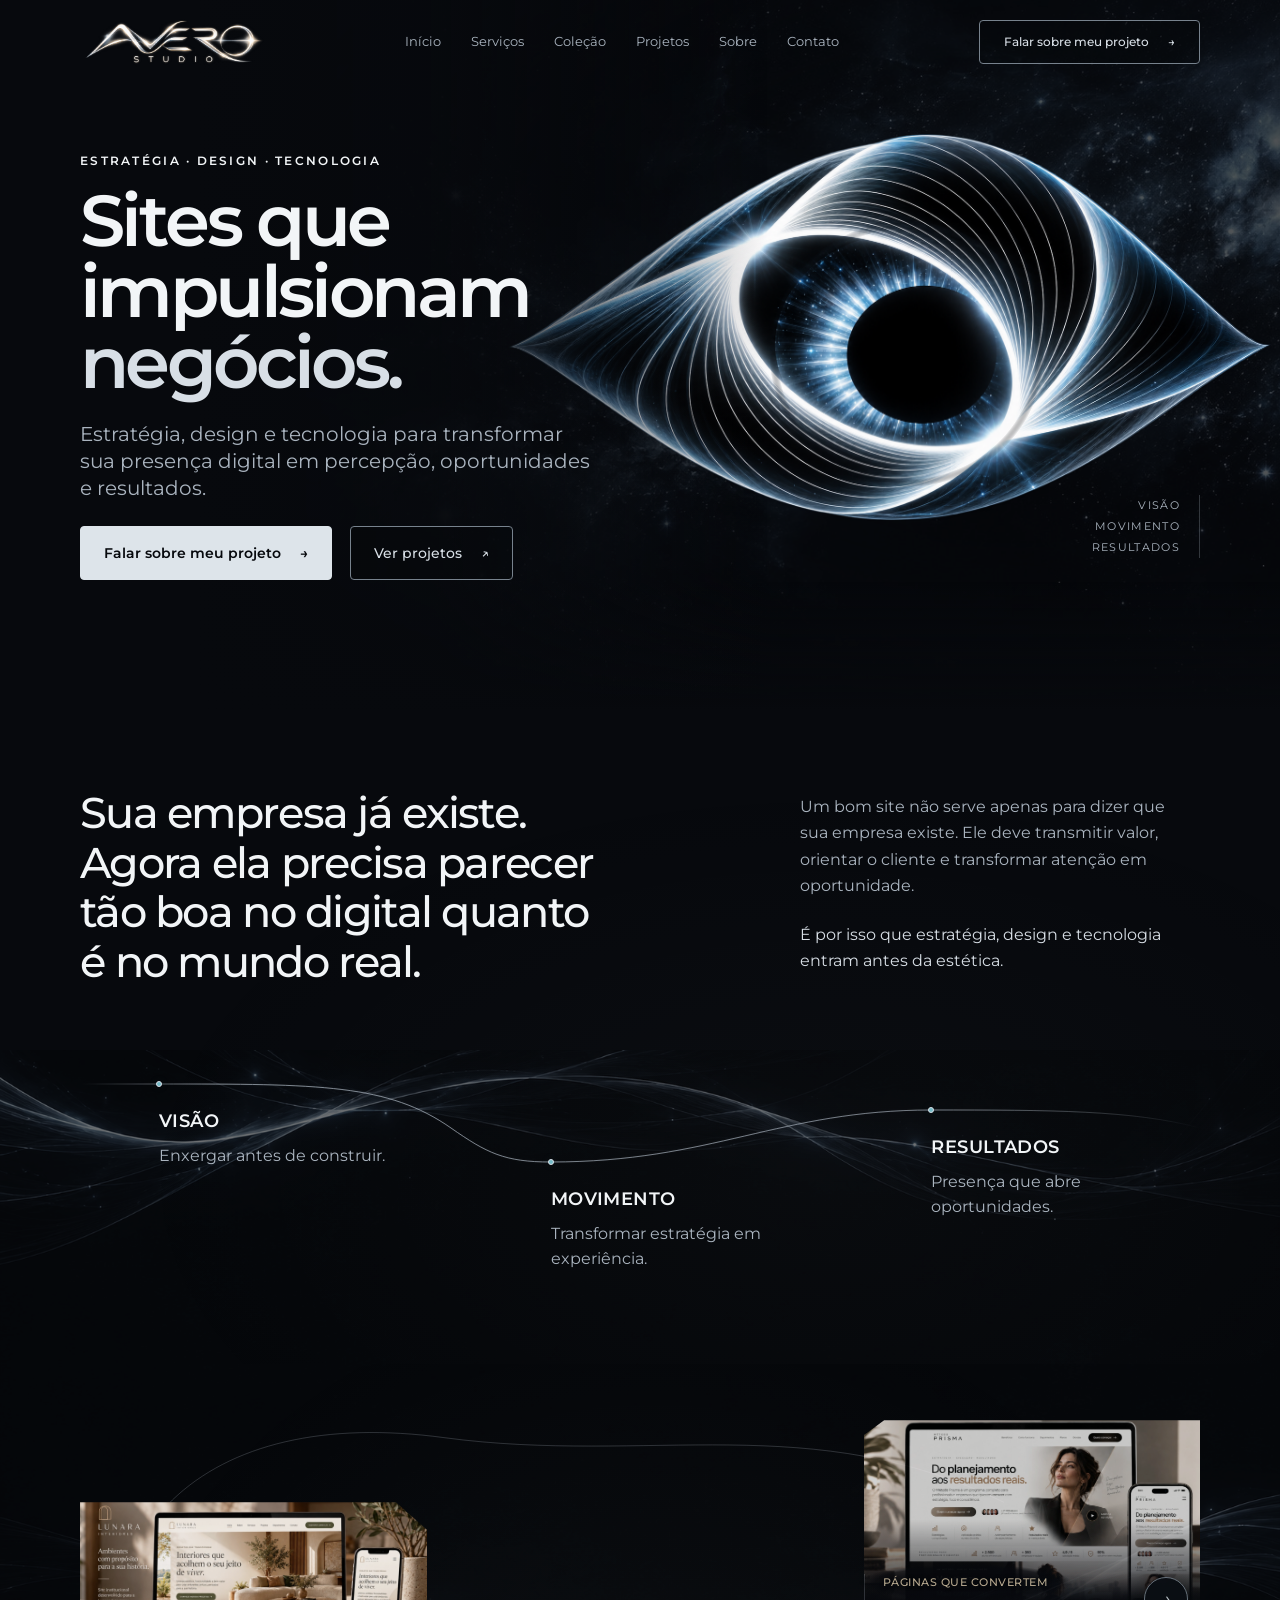
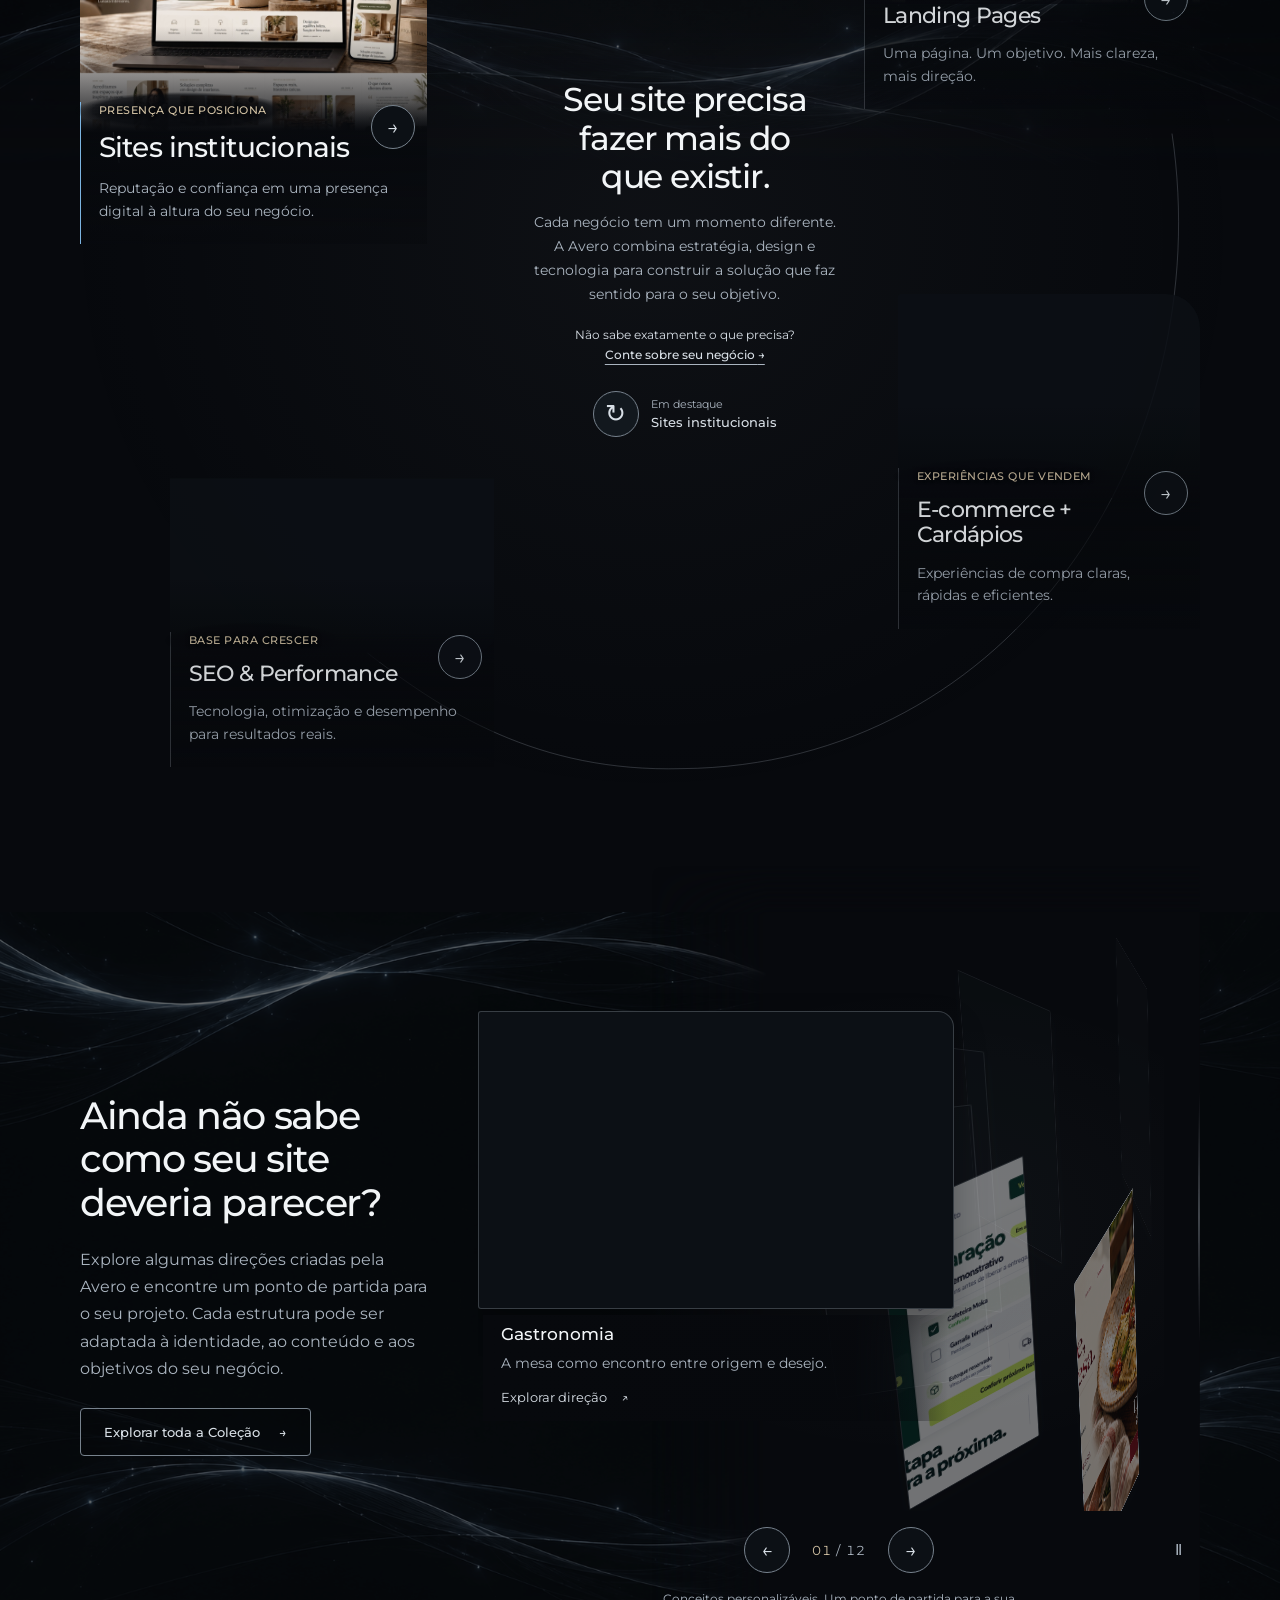
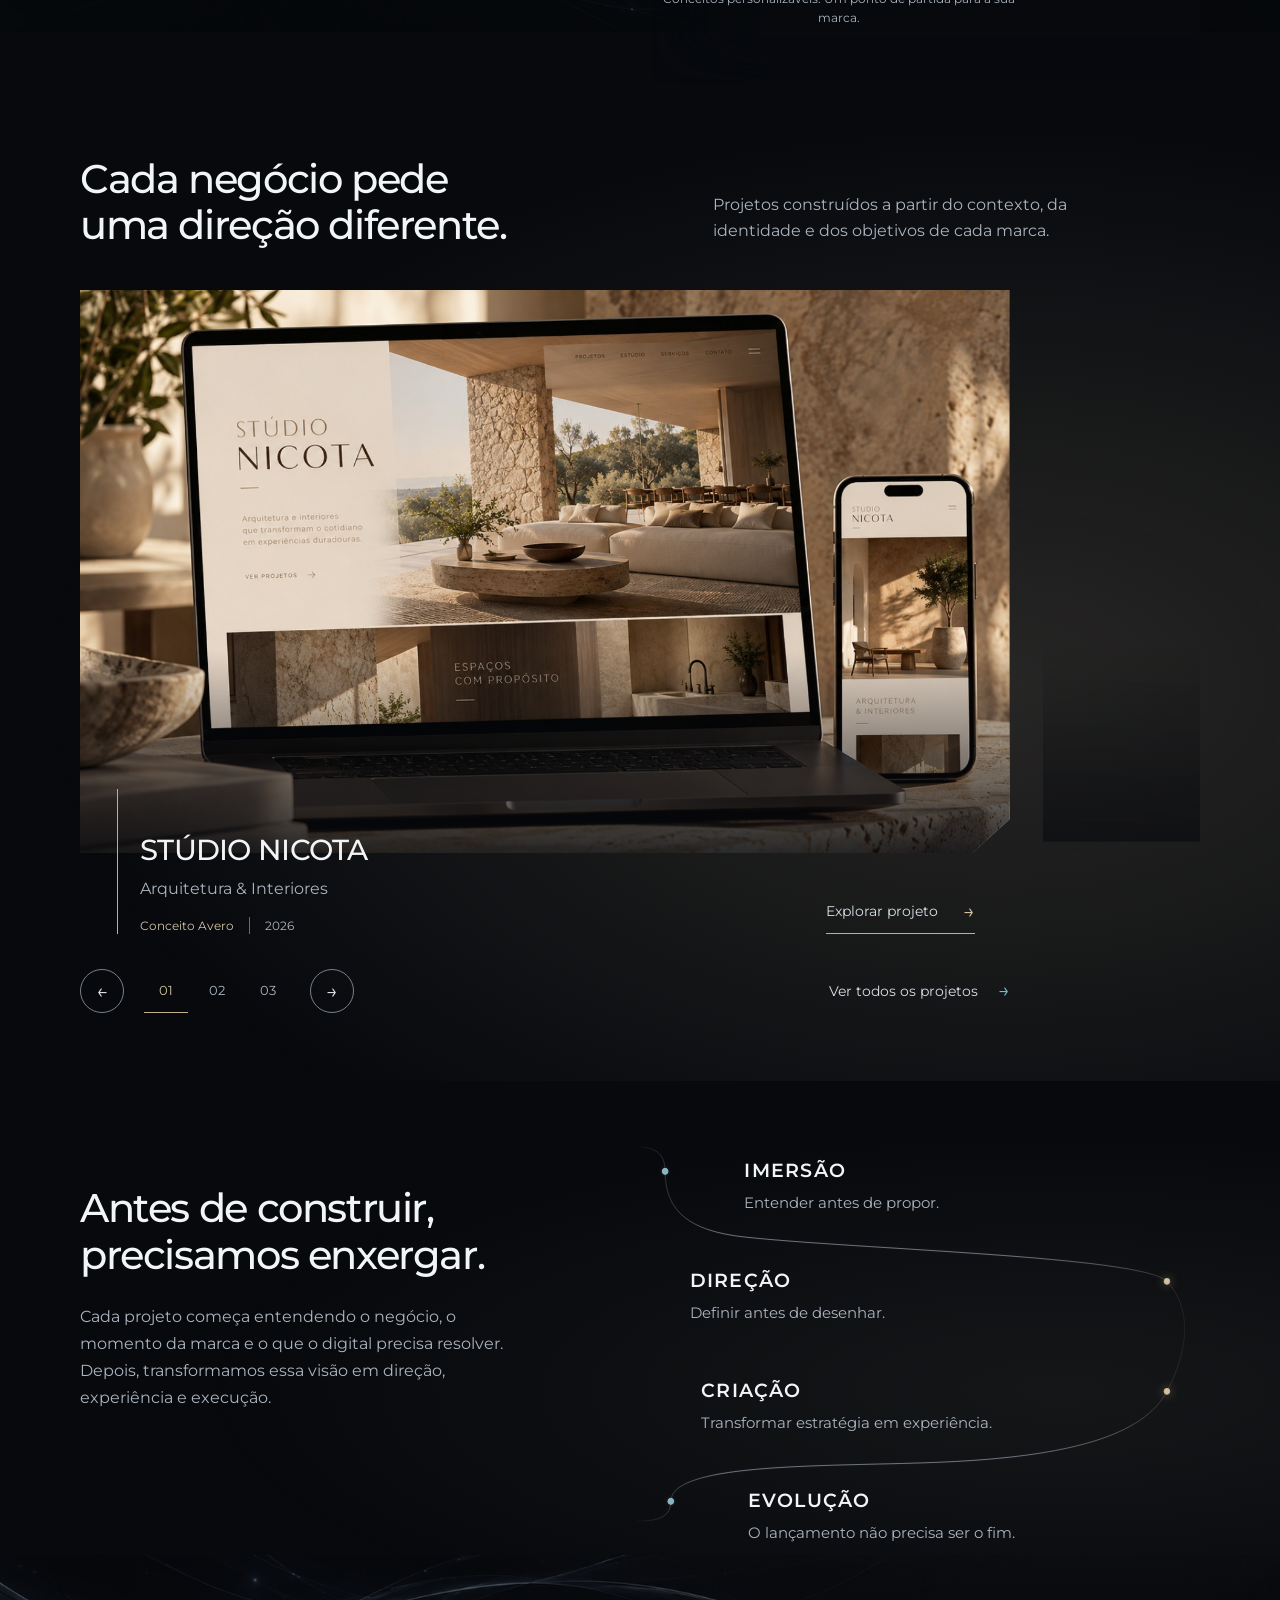
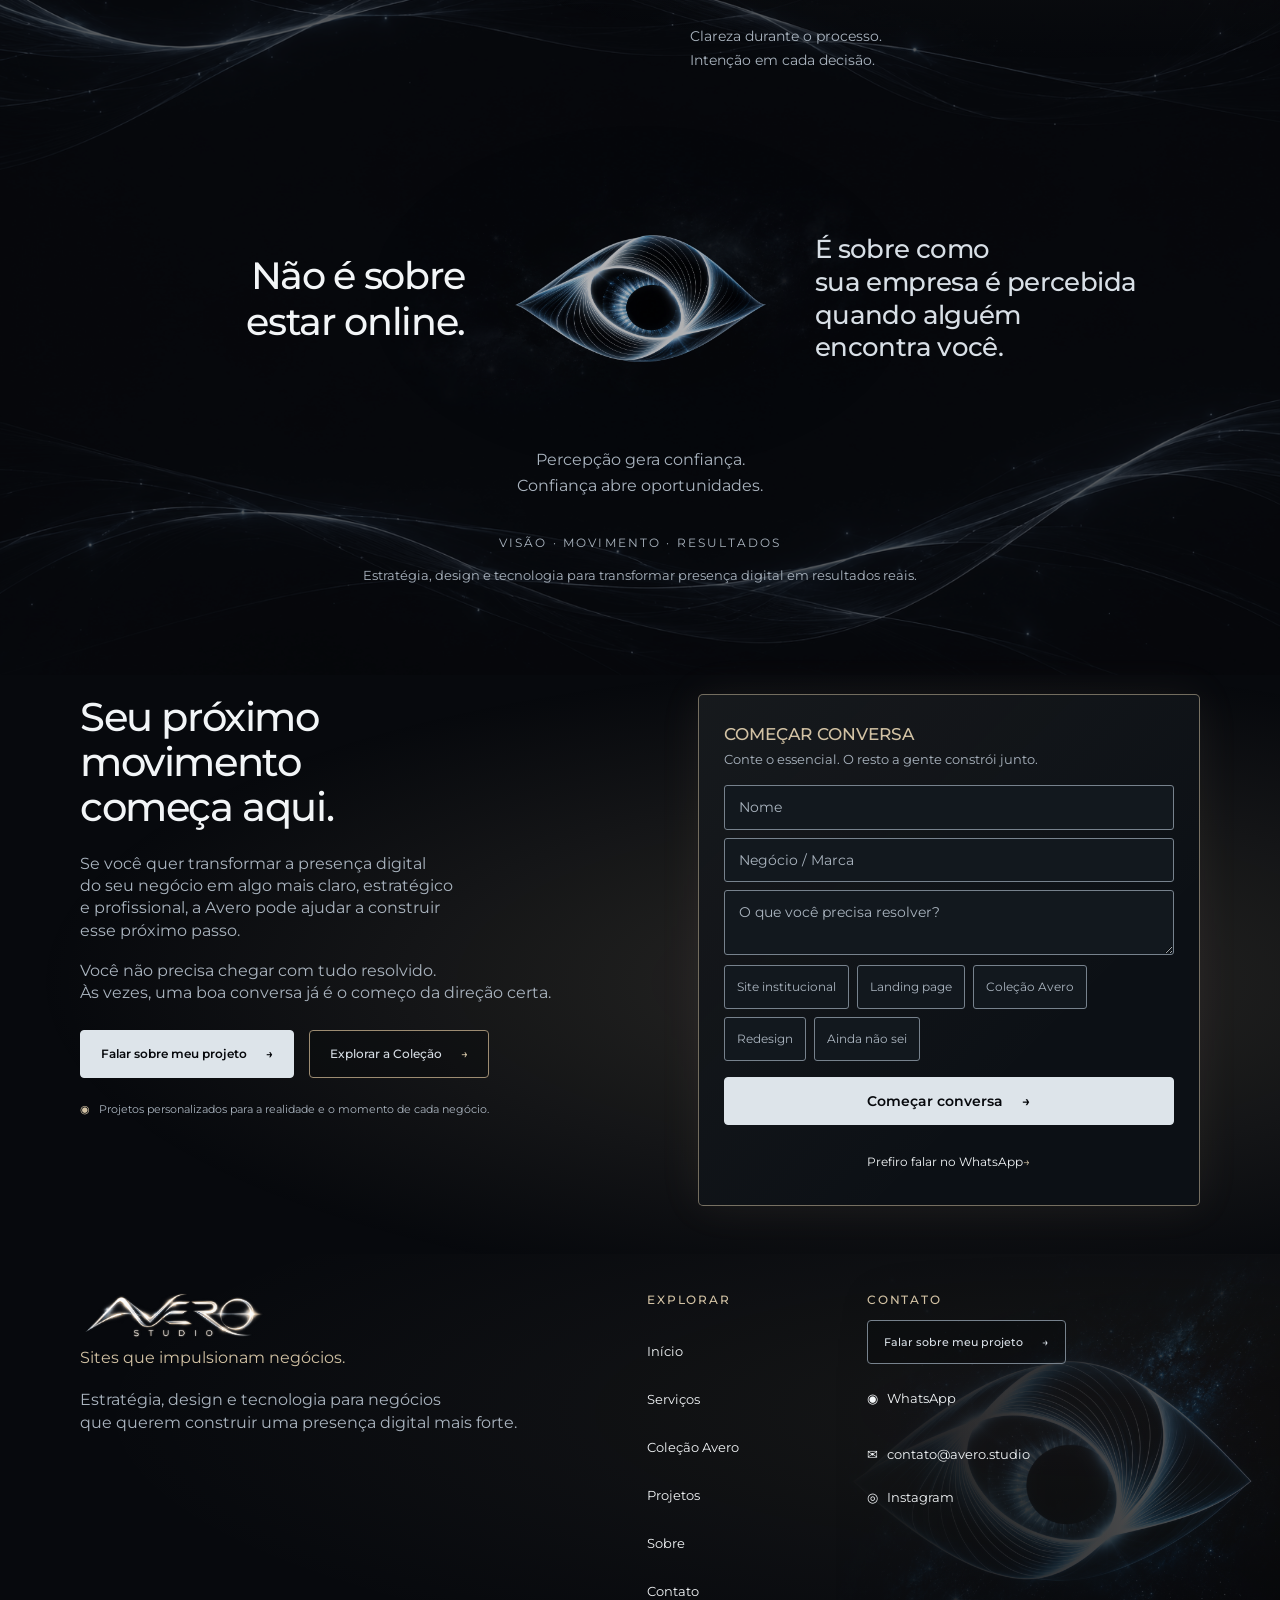
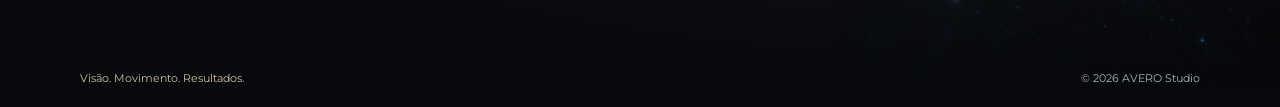
==== commit 33ca6cb9: "fix(hero): separate masked iris from fixed eye structure" ====
--- a/index.html
+++ b/index.html
@@ -32,8 +32,10 @@
     <div class="hero-art" aria-hidden="true" data-hero-layer="base">
       <span class="hero-nebula-layer" data-hero-layer="atmosphere"></span>
       <span class="hero-eye-layer" data-hero-layer="official-eye">
+        <span class="hero-eye-iris-window" data-hero-layer="iris-mask">
+          <span class="hero-eye-iris" data-hero-layer="iris"></span>
+        </span>
         <span class="hero-eye-structure" data-hero-layer="structure"></span>
-        <span class="hero-eye-iris" data-hero-layer="iris"></span>
       </span>
       <span class="hero-shade-layer" data-hero-layer="contrast"></span>
     </div>
--- a/styles.css
+++ b/styles.css
@@ -1165,23 +1165,20 @@
  background:radial-gradient(ellipse closest-side,rgb(var(--background-rgb)/.88) 0%,rgb(var(--background-rgb)/.82) 65%,rgb(var(--background-rgb)/.7) 84%,transparent 100%)
 }
 
-/* Hero eye prototype — the exact lossless mobile assets; no content geometry changes. */
+/* Hero eye — fixed official structure, clipped moving iris and independent atmosphere. */
 @media(min-width:701px){
  html.avero-palette-b .hero-art{background:none;pointer-events:none}
- .hero .hero-nebula-layer{position:absolute;inset:-12% -10% -8% 10%;background:url('assets/avero-nebula-continuous-v1.webp') center 55%/cover no-repeat;opacity:.28;filter:var(--nebula-treatment);mask-image:radial-gradient(ellipse 58% 52% at 68% 48%,#000 20%,#000 42%,transparent 100%);pointer-events:none}
- .hero .hero-eye-layer{top:46%;bottom:auto;aspect-ratio:2/1;background:none;mask-image:none;transform:translateY(-50%);pointer-events:none}
- .hero-eye-structure,.hero-eye-iris{position:absolute;inset:0;background:url('assets/avero-eye-isolated-v1.webp') center/contain no-repeat;pointer-events:none}
- /* A feathered window over the original pixels: no painted socket or replacement pupil.
-    The intact image below prevents holes and makes the centered composition identical. */
- .hero-eye-iris{display:none;mask-image:radial-gradient(ellipse 18% 35% at 52% 56.5%,#000 72%,transparent 100%)}
+ .hero .hero-nebula-layer{position:absolute;inset:-16% -12% -12% 14%;background:url('assets/avero-nebula-continuous-v1.webp') center 53%/cover no-repeat;opacity:.34;filter:var(--nebula-treatment);mask-image:radial-gradient(ellipse 64% 58% at 67% 47%,#000 18%,#000 43%,rgb(0 0 0/.72) 62%,transparent 100%);pointer-events:none}
+ .hero .hero-eye-layer{--hero-iris-window:radial-gradient(ellipse 16.5% 32% at 52% 56.5%,#000 0%,#000 94%,transparent 100%);--hero-eye-frame:radial-gradient(ellipse 16.5% 32% at 52% 56.5%,transparent 0%,transparent 94%,#000 100%);top:46%;bottom:auto;aspect-ratio:2/1;background:none;mask-image:none;transform:translateY(-50%);pointer-events:none}
+ .hero-eye-iris-window,.hero-eye-structure,.hero-eye-iris{position:absolute;inset:0;pointer-events:none}
+ .hero-eye-iris-window{z-index:1;overflow:hidden;mask-image:var(--hero-iris-window)}
+ .hero-eye-iris,.hero-eye-structure{background:url('assets/avero-eye-isolated-v1.webp') center/contain no-repeat}
+ .hero-eye-structure{z-index:2;mask-image:var(--hero-eye-frame)}
+ .hero-eye-iris{transform:translate3d(0,0,0)}
 }
 @media(min-width:901px) and (hover:hover) and (pointer:fine) and (prefers-reduced-motion:no-preference){
- .hero.has-eye-motion .hero-eye-layer{transform:translate3d(calc(var(--hero-look-x,0px)*.15),calc(var(--hero-look-y,0px)*.15),0) translateY(-50%);will-change:transform}
  .hero.has-eye-motion .hero-eye-iris{display:block;transform:translate3d(var(--hero-look-x,0px),var(--hero-look-y,0px),0);will-change:transform}
- .hero.has-eye-motion .hero-nebula-layer{transform:translate3d(calc(var(--hero-look-x,0px)*.045),calc(var(--hero-look-y,0px)*.045),0);will-change:transform}
 }
 @media(prefers-reduced-motion:reduce){
- .hero .hero-eye-iris{display:none}
- .hero .hero-eye-layer{transform:translateY(-50%)}
- .hero .hero-nebula-layer{transform:none;will-change:auto}
-}
+ .hero .hero-eye-iris{transform:translate3d(0,0,0);will-change:auto}
+}
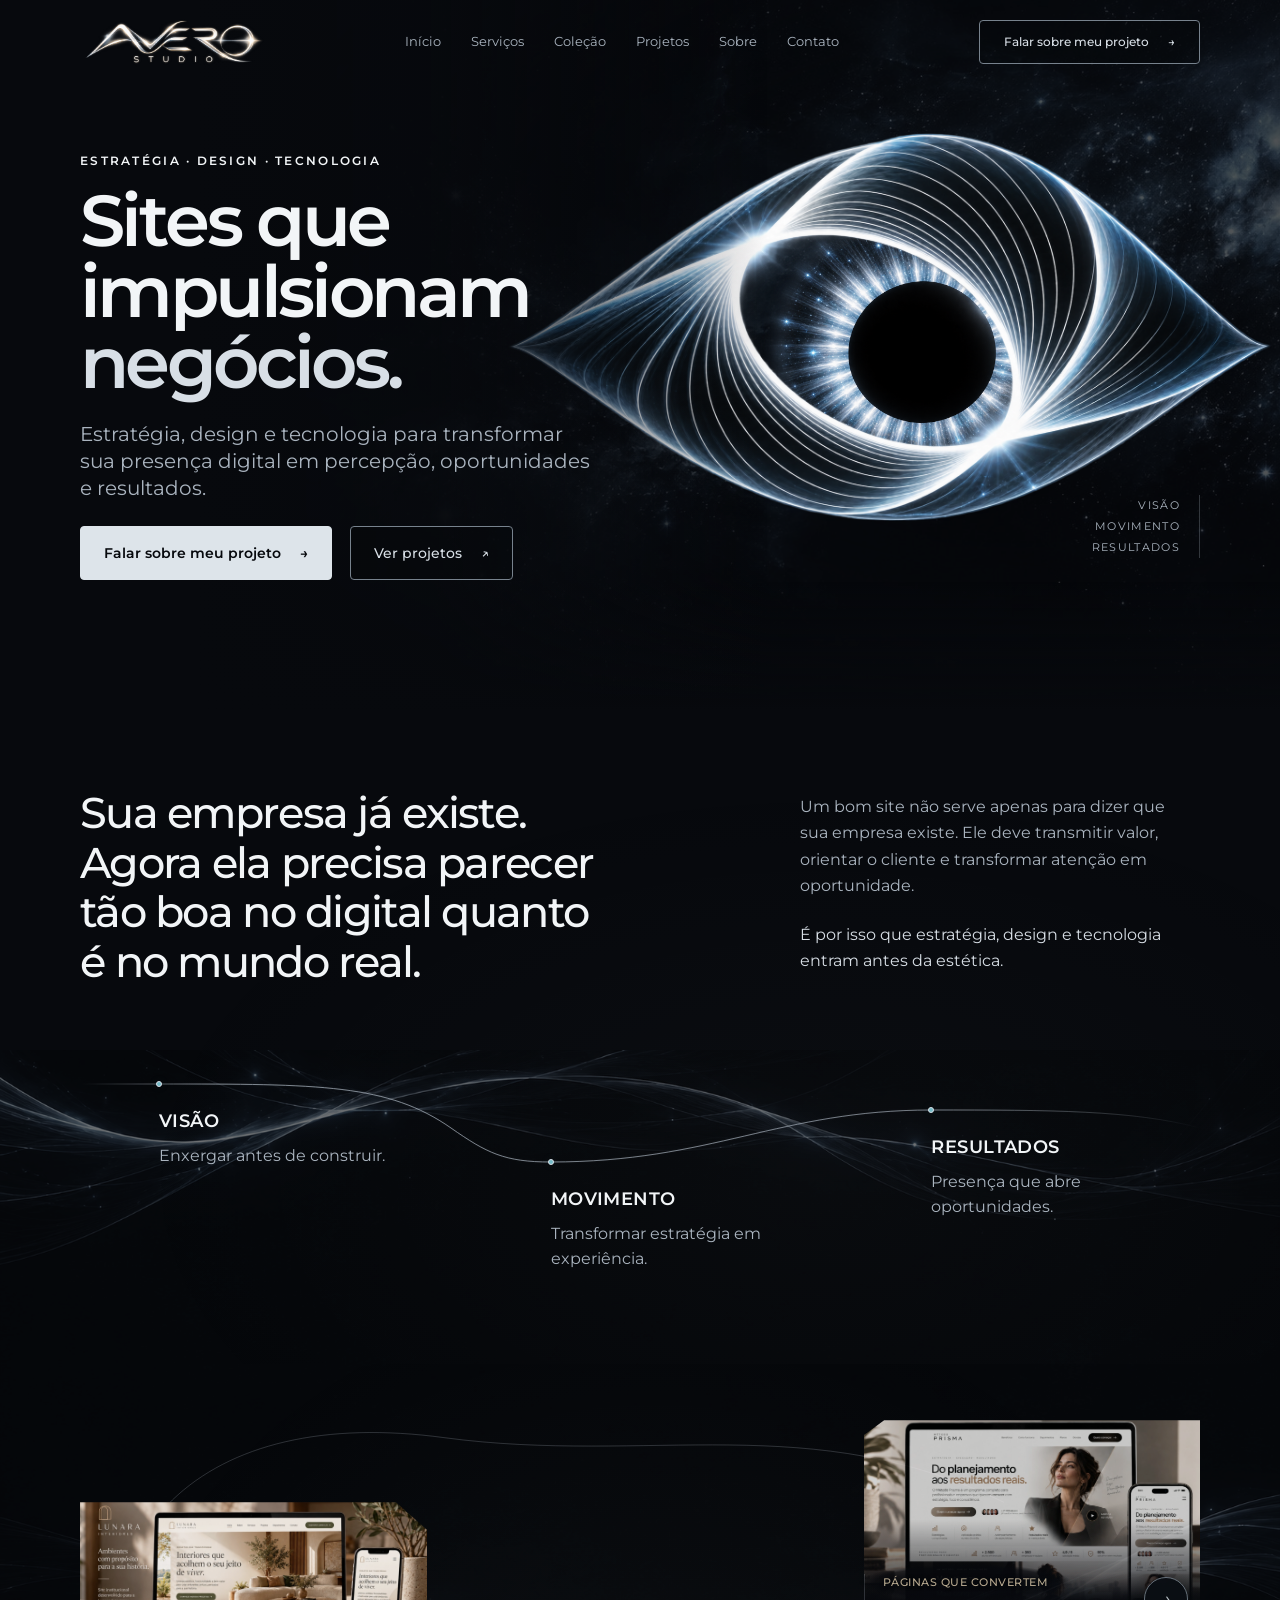
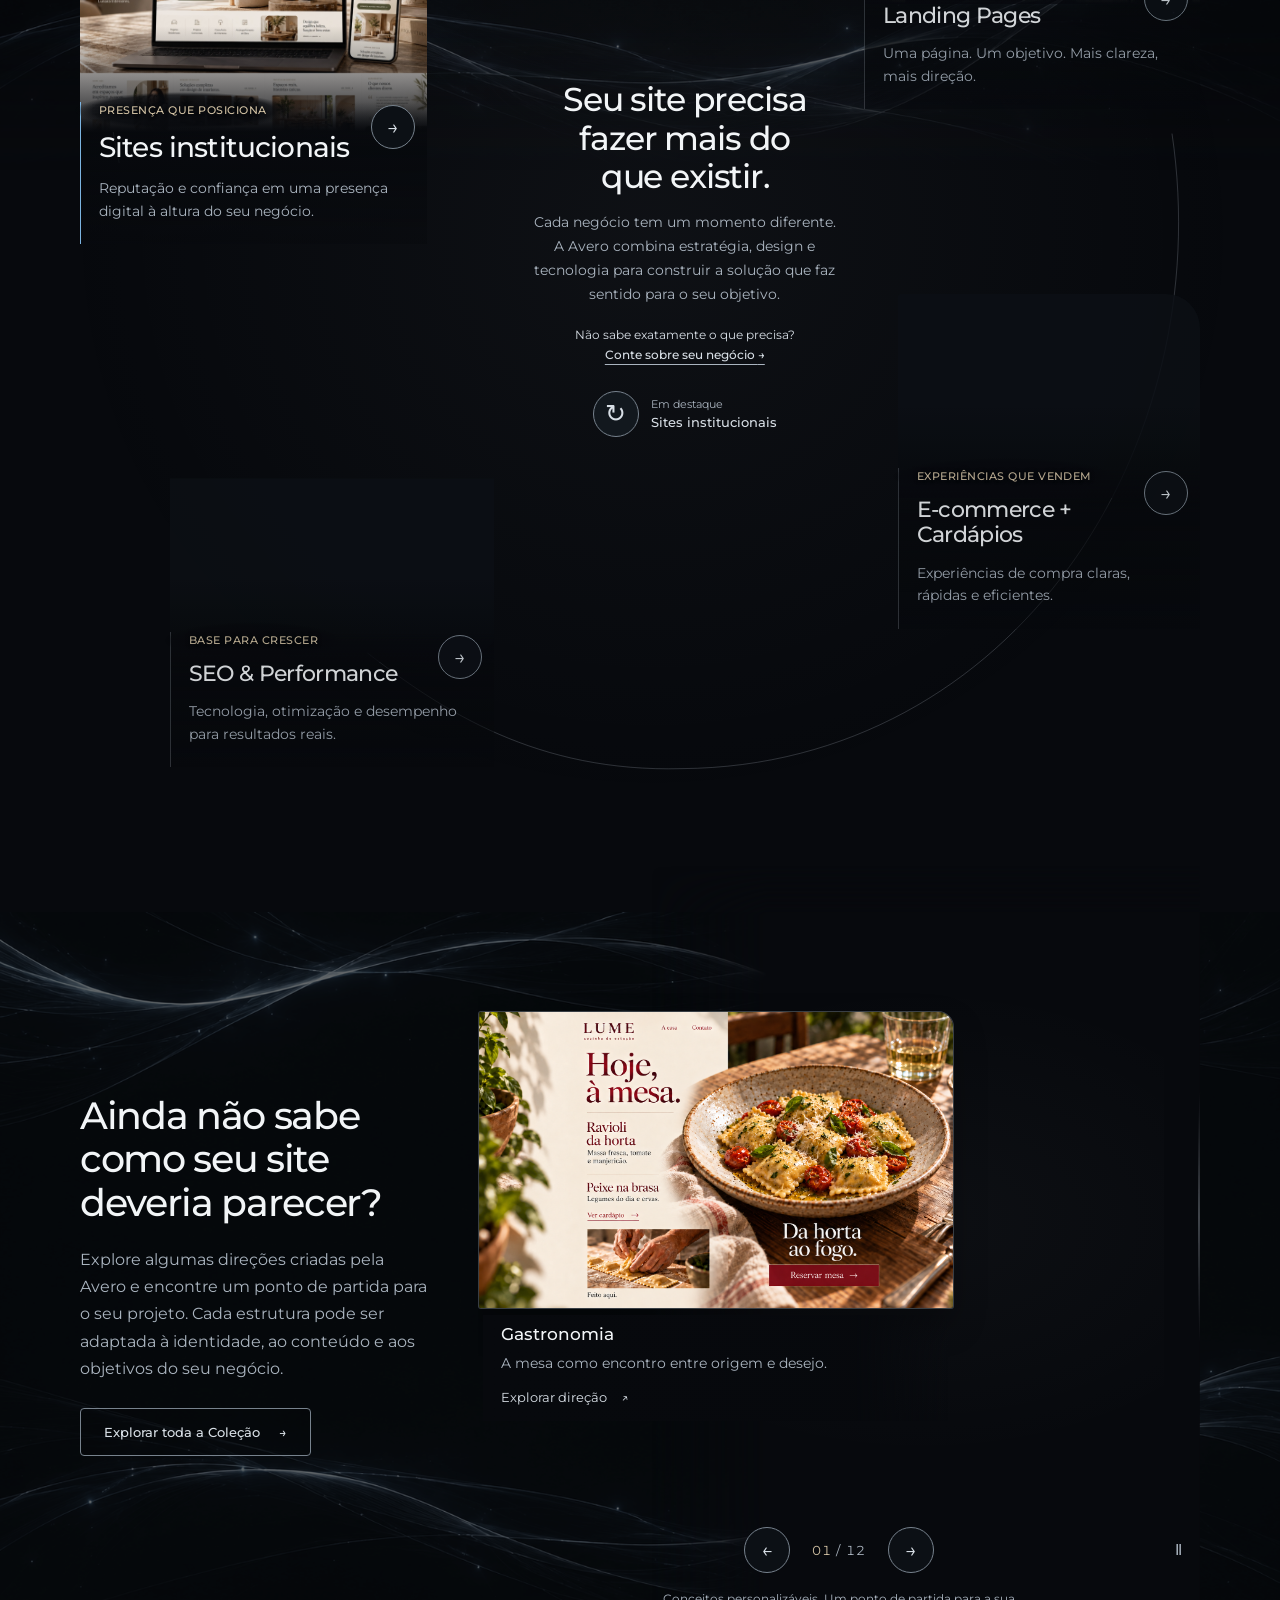
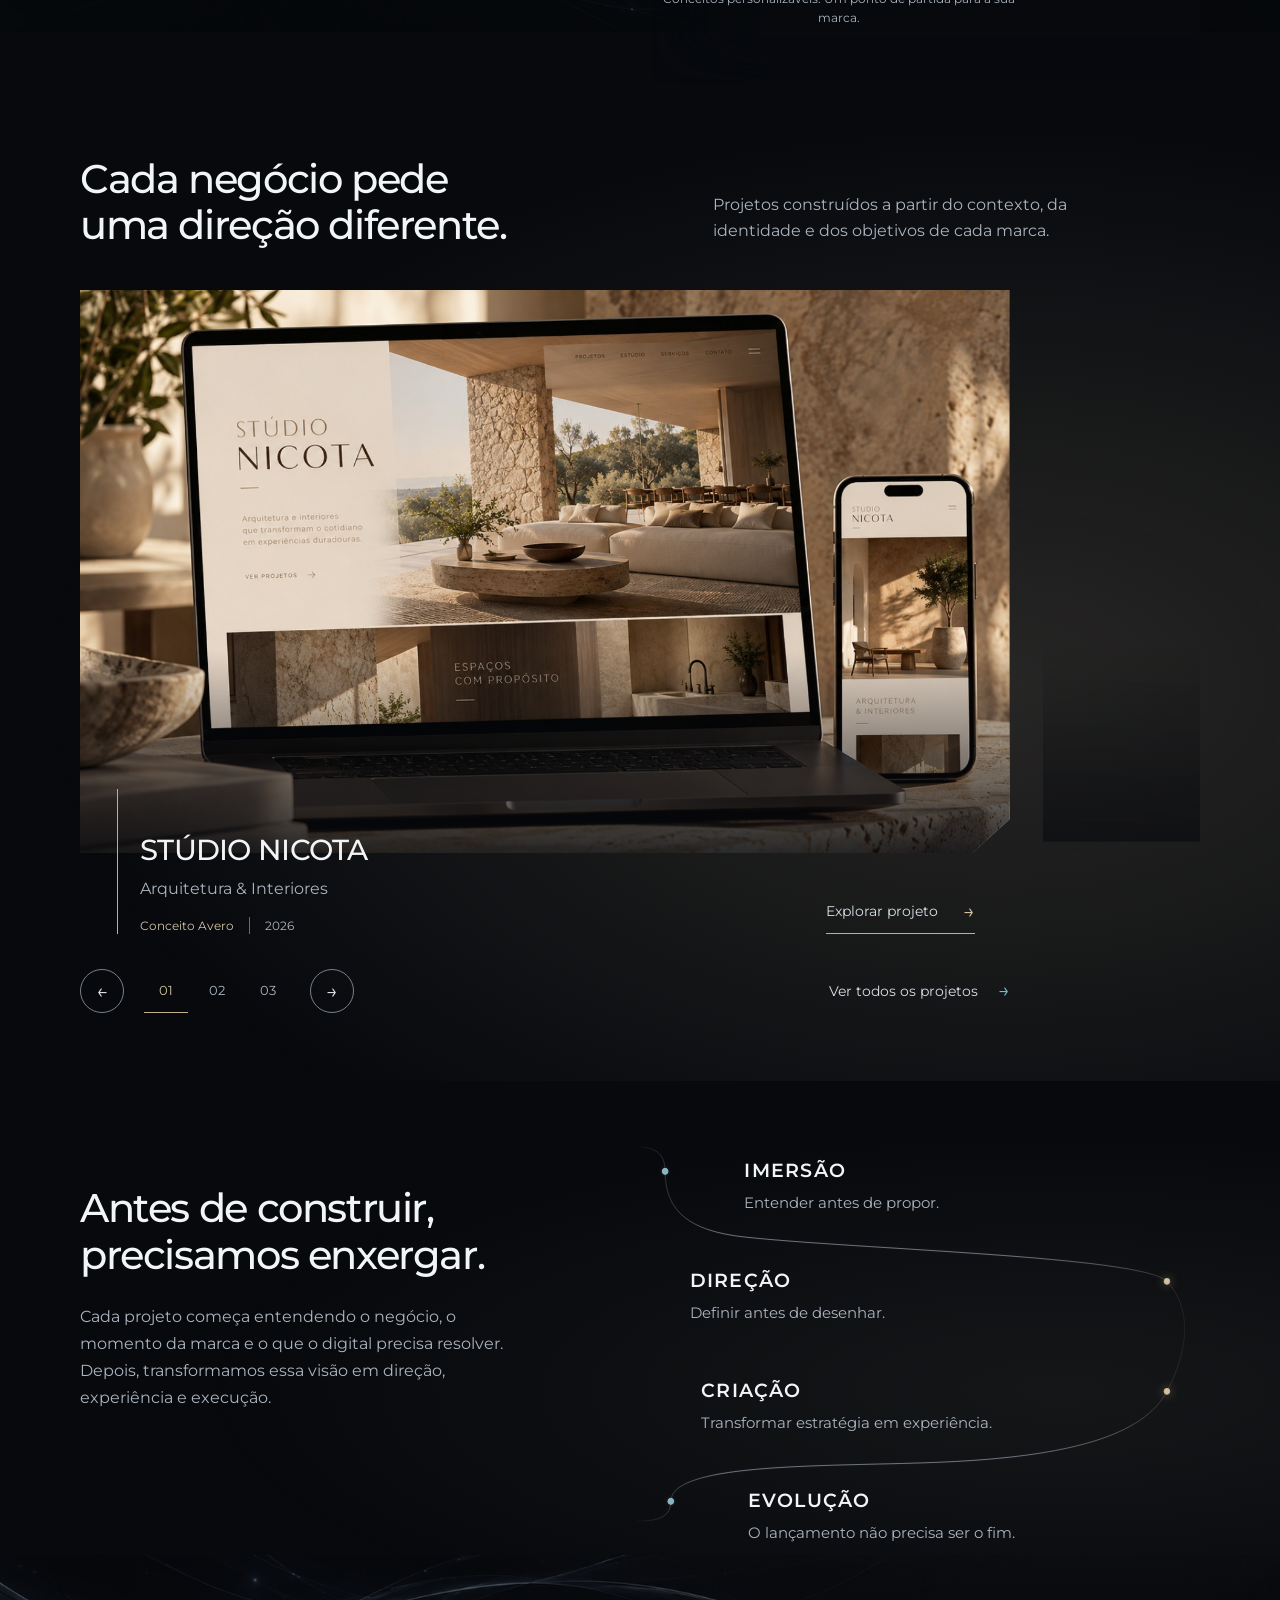
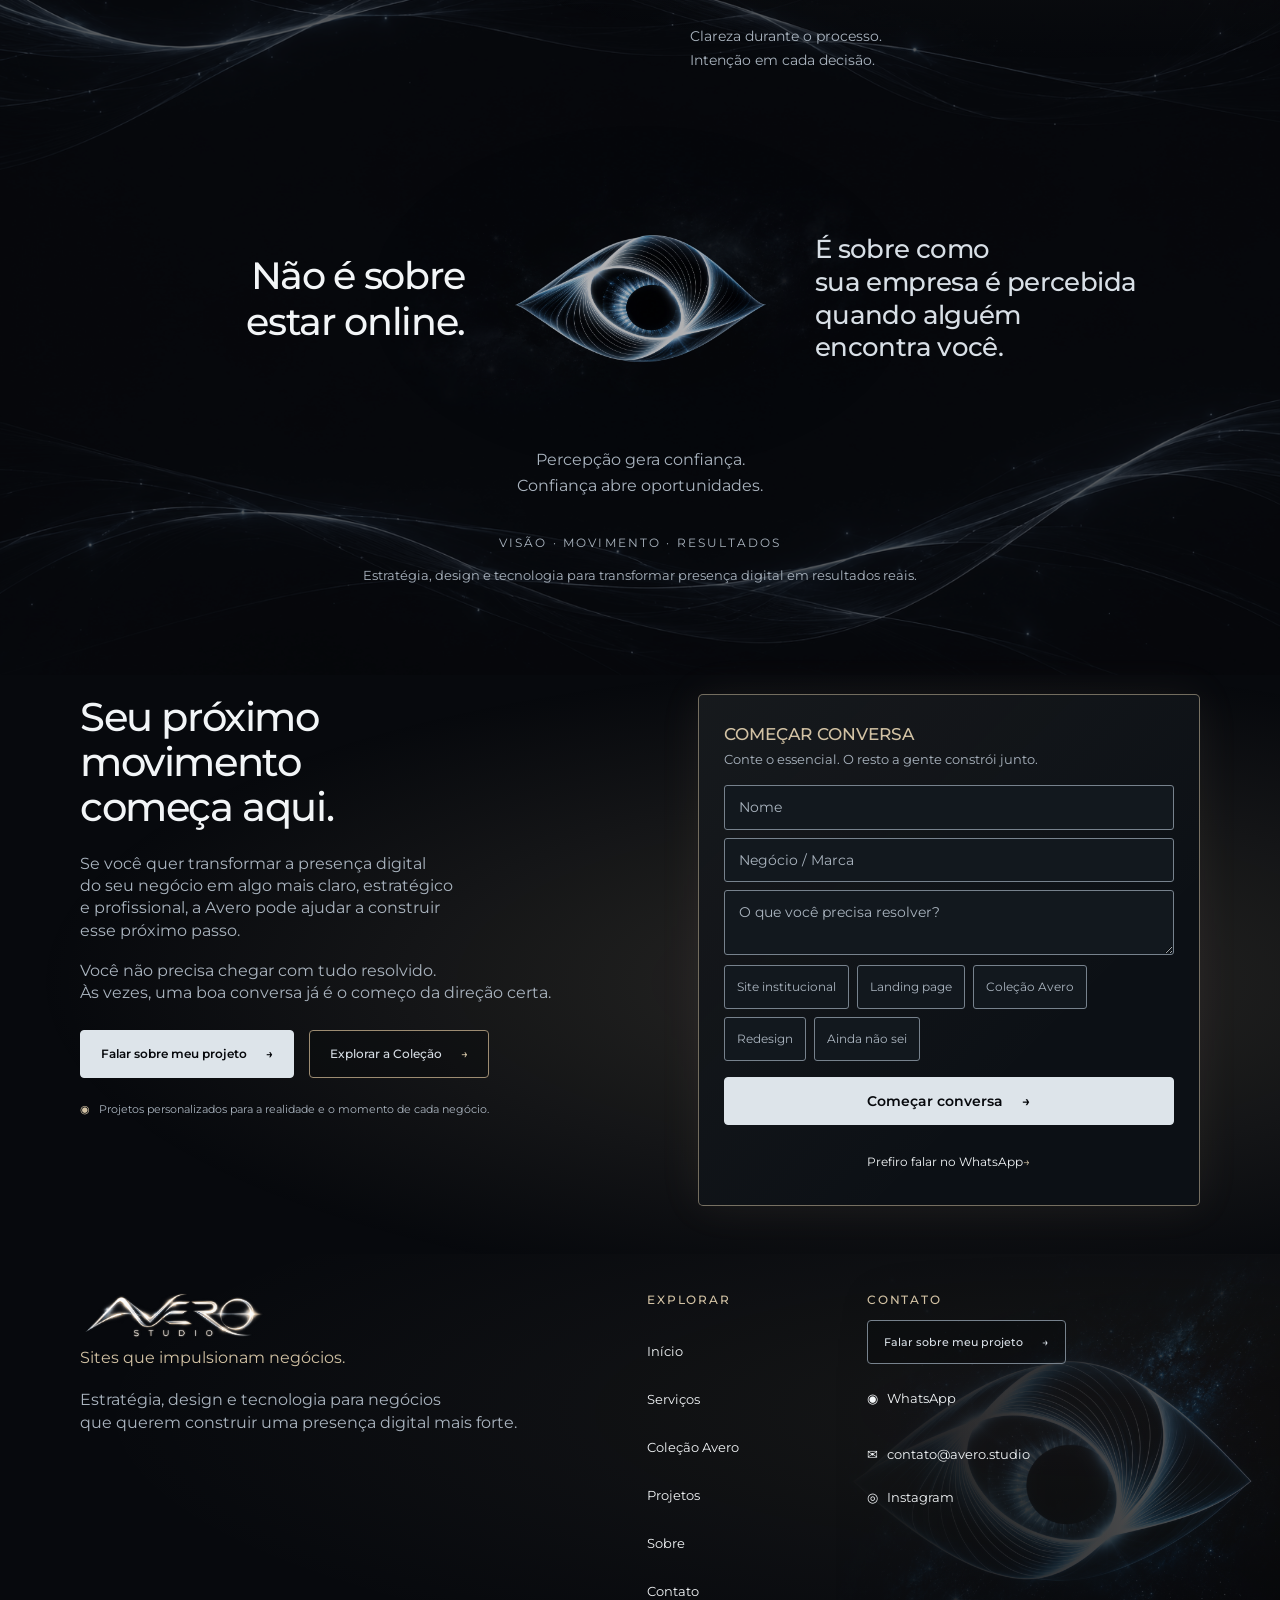
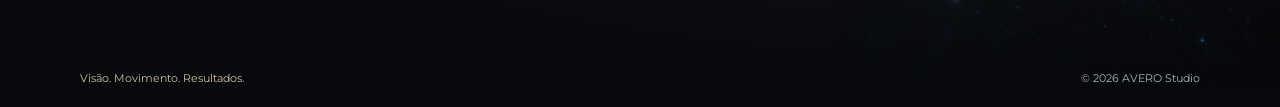
==== commit 4e7f255e: "feat(hero): integrate supplied eye frame iris and nebula layers" ====
--- a/index.html
+++ b/index.html
@@ -11,7 +11,9 @@
   <link href="https://fonts.googleapis.com/css2?family=Montserrat:wght@400;500;600;700&display=swap" rel="stylesheet">
   <link rel="stylesheet" href="styles.css">
   <link rel="icon" href="assets/avero-eye.png" type="image/png">
-  <link rel="preload" as="image" href="assets/avero-eye-isolated-v1.webp">
+  <link rel="preload" as="image" href="assets/avero-eye-isolated-v1.webp" media="(max-width:900px)">
+  <link rel="preload" as="image" href="assets/hero-eye-frame-official.png" media="(min-width:901px)">
+  <link rel="preload" as="image" href="assets/hero-eye-iris-official.png" media="(min-width:901px)">
   <script src="script.js" defer></script>
 </head>
 <body>
@@ -28,7 +30,7 @@
 </header>
 <main id="main" tabindex="-1">
   <section class="hero" aria-labelledby="hero-title">
-    <!-- Official mobile symbol: the complete image remains the static fallback. -->
+    <!-- Desktop uses the supplied frame and iris; the approved mobile symbol stays static. -->
     <div class="hero-art" aria-hidden="true" data-hero-layer="base">
       <span class="hero-nebula-layer" data-hero-layer="atmosphere"></span>
       <span class="hero-eye-layer" data-hero-layer="official-eye">
--- a/styles.css
+++ b/styles.css
@@ -1176,6 +1176,14 @@
  .hero-eye-structure{z-index:2;mask-image:var(--hero-eye-frame)}
  .hero-eye-iris{transform:translate3d(0,0,0)}
 }
+/* The supplied cut layers replace the raster window only on desktop.
+   This stationary aperture follows the frame opening; only its iris child moves. */
+@media(min-width:901px){
+ .hero .hero-nebula-layer{background-image:url('assets/hero-nebula-official.png')}
+ .hero .hero-eye-structure{background-image:url('assets/hero-eye-frame-official.png');mask-image:none}
+ .hero .hero-eye-iris-window{mask-image:url('assets/hero-eye-aperture-mask.svg');mask-size:100% 100%;mask-position:center;mask-repeat:no-repeat}
+ .hero .hero-eye-iris{inset:auto;left:30.9%;top:11.5%;width:44%;aspect-ratio:1;background-image:url('assets/hero-eye-iris-official.png')}
+}
 @media(min-width:901px) and (hover:hover) and (pointer:fine) and (prefers-reduced-motion:no-preference){
  .hero.has-eye-motion .hero-eye-iris{display:block;transform:translate3d(var(--hero-look-x,0px),var(--hero-look-y,0px),0);will-change:transform}
 }
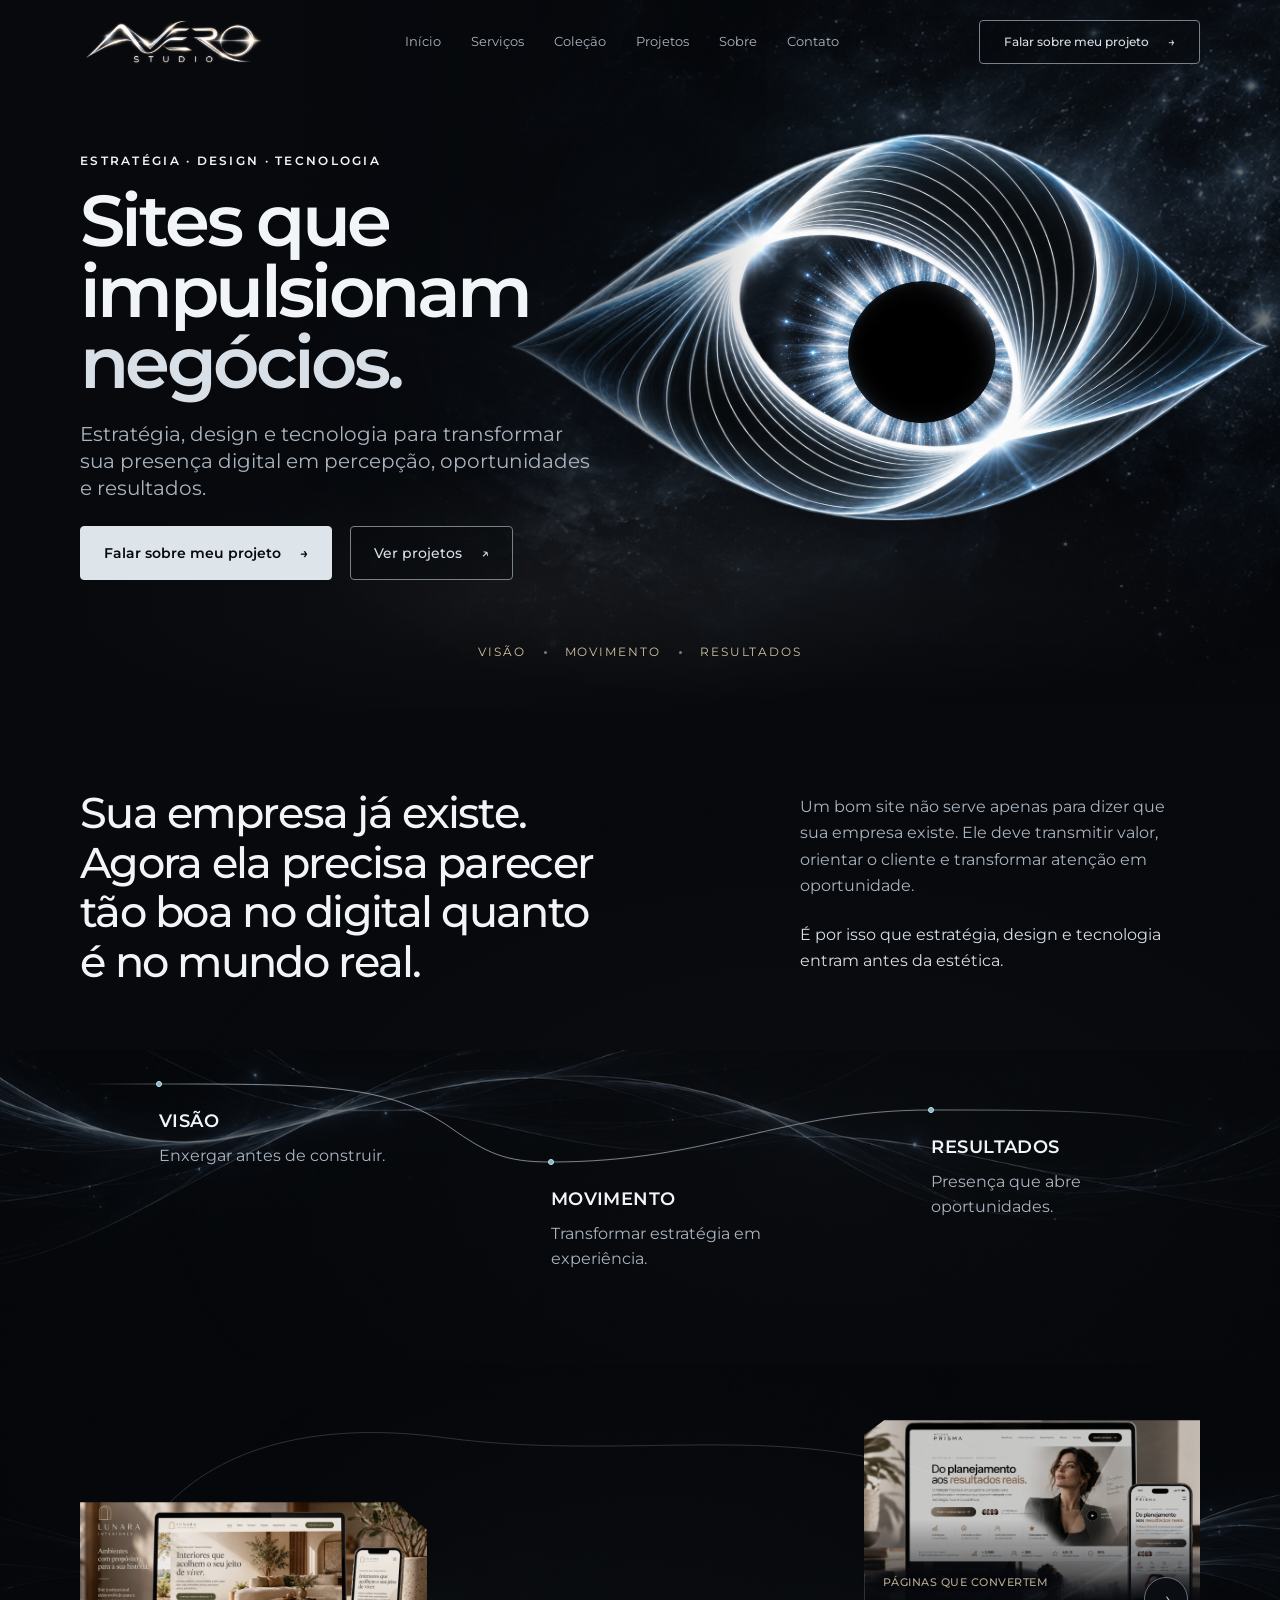
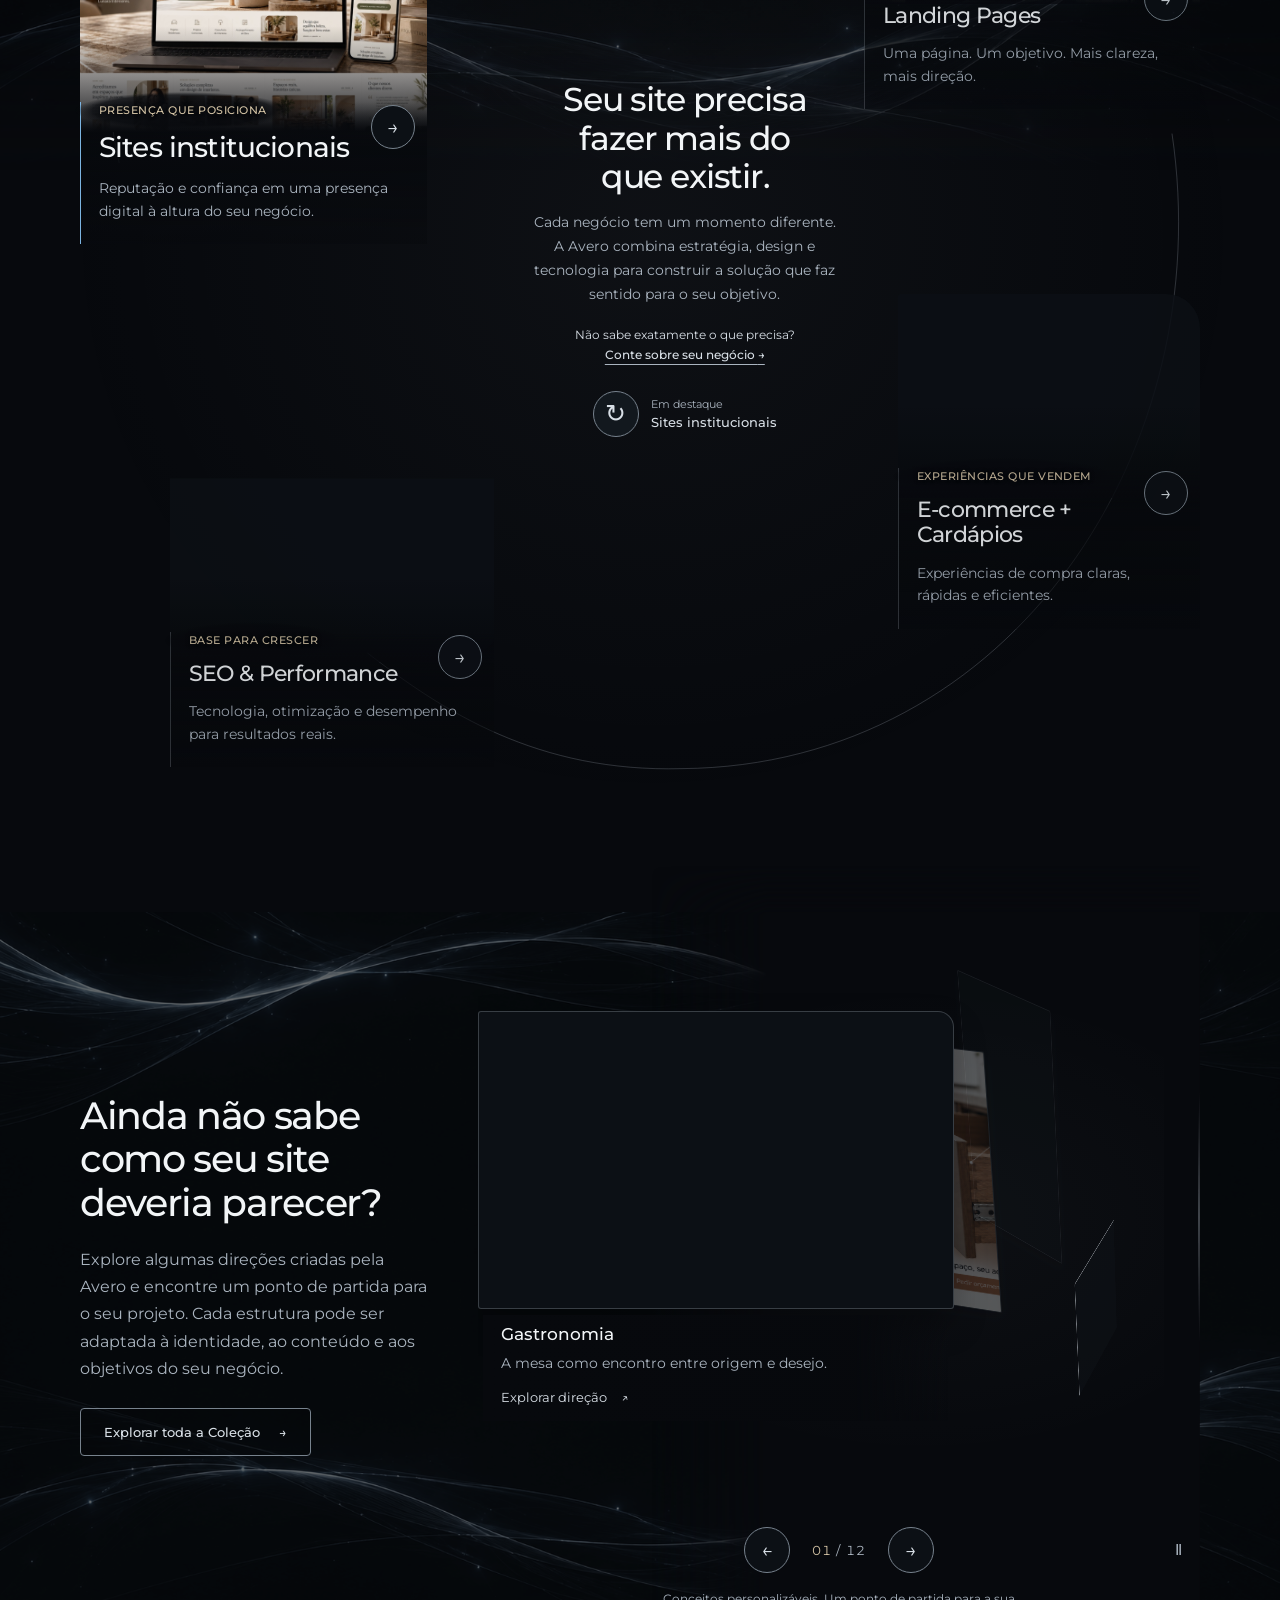
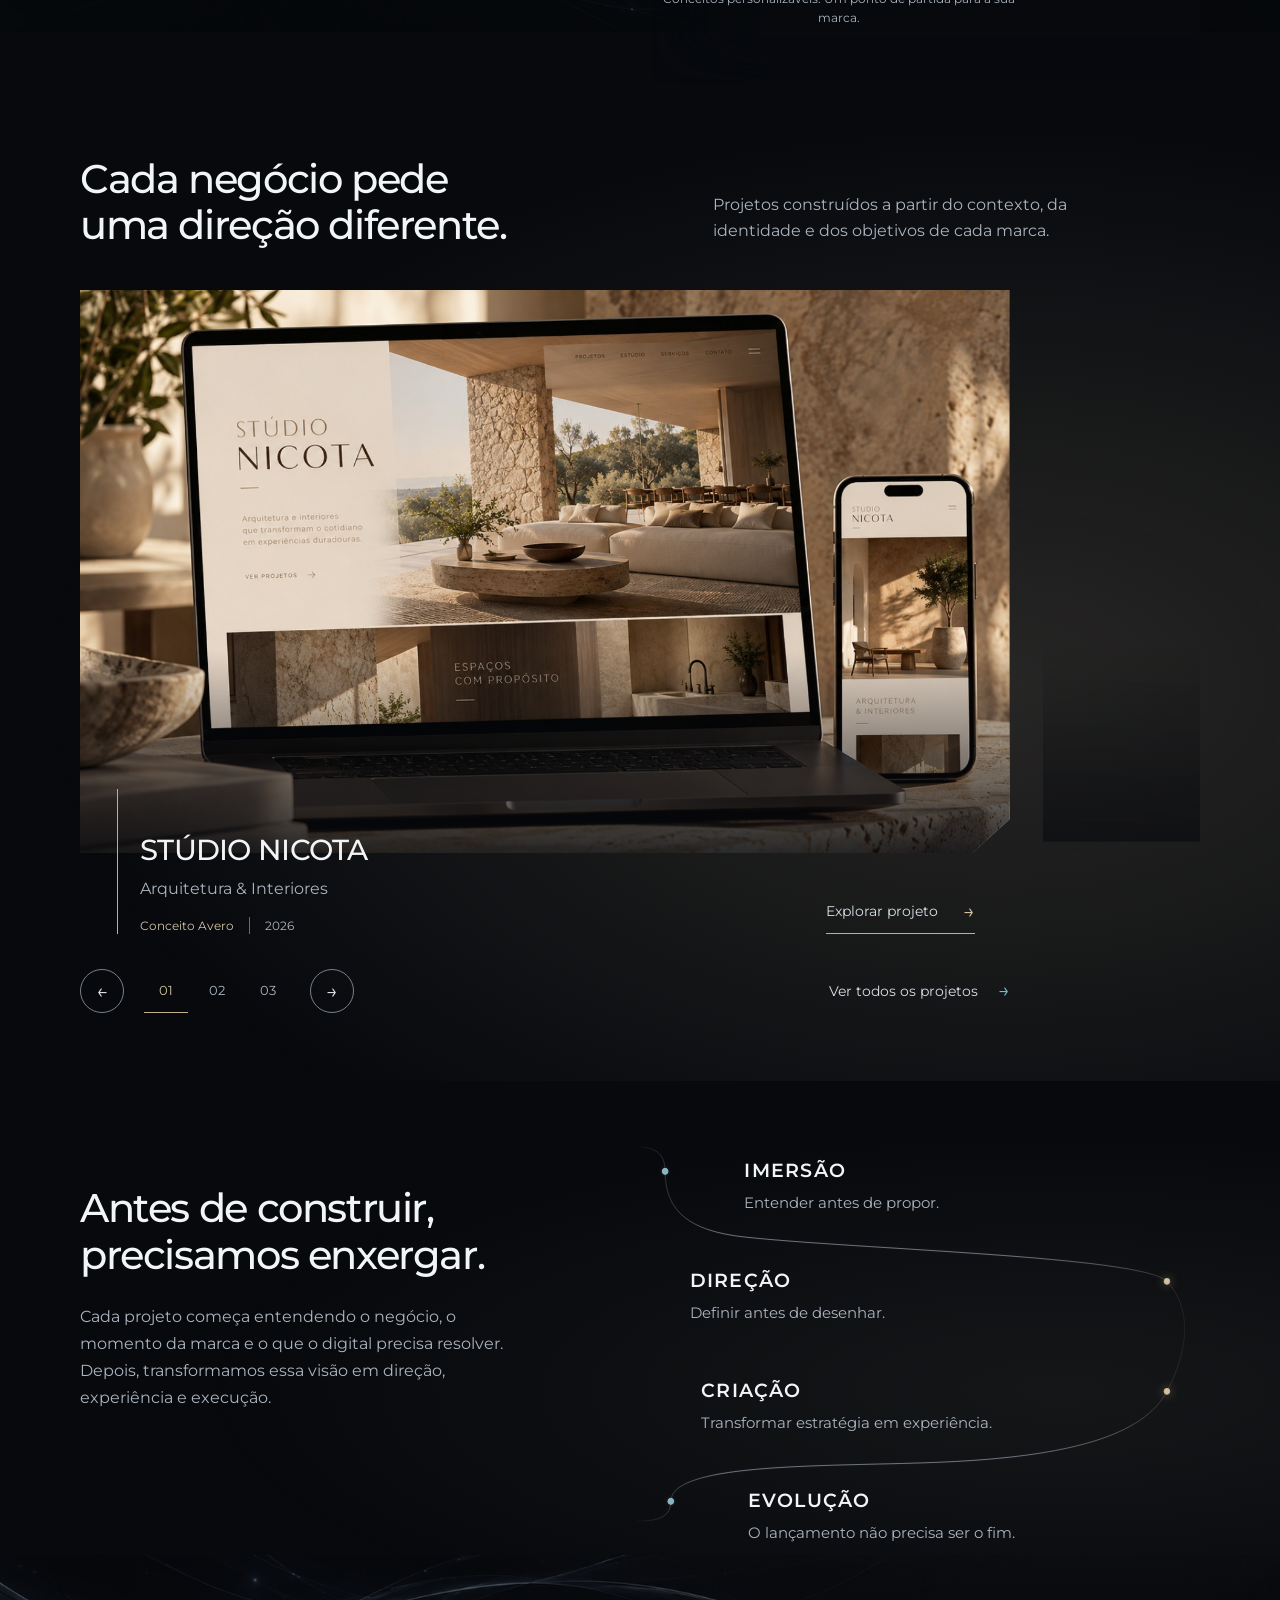
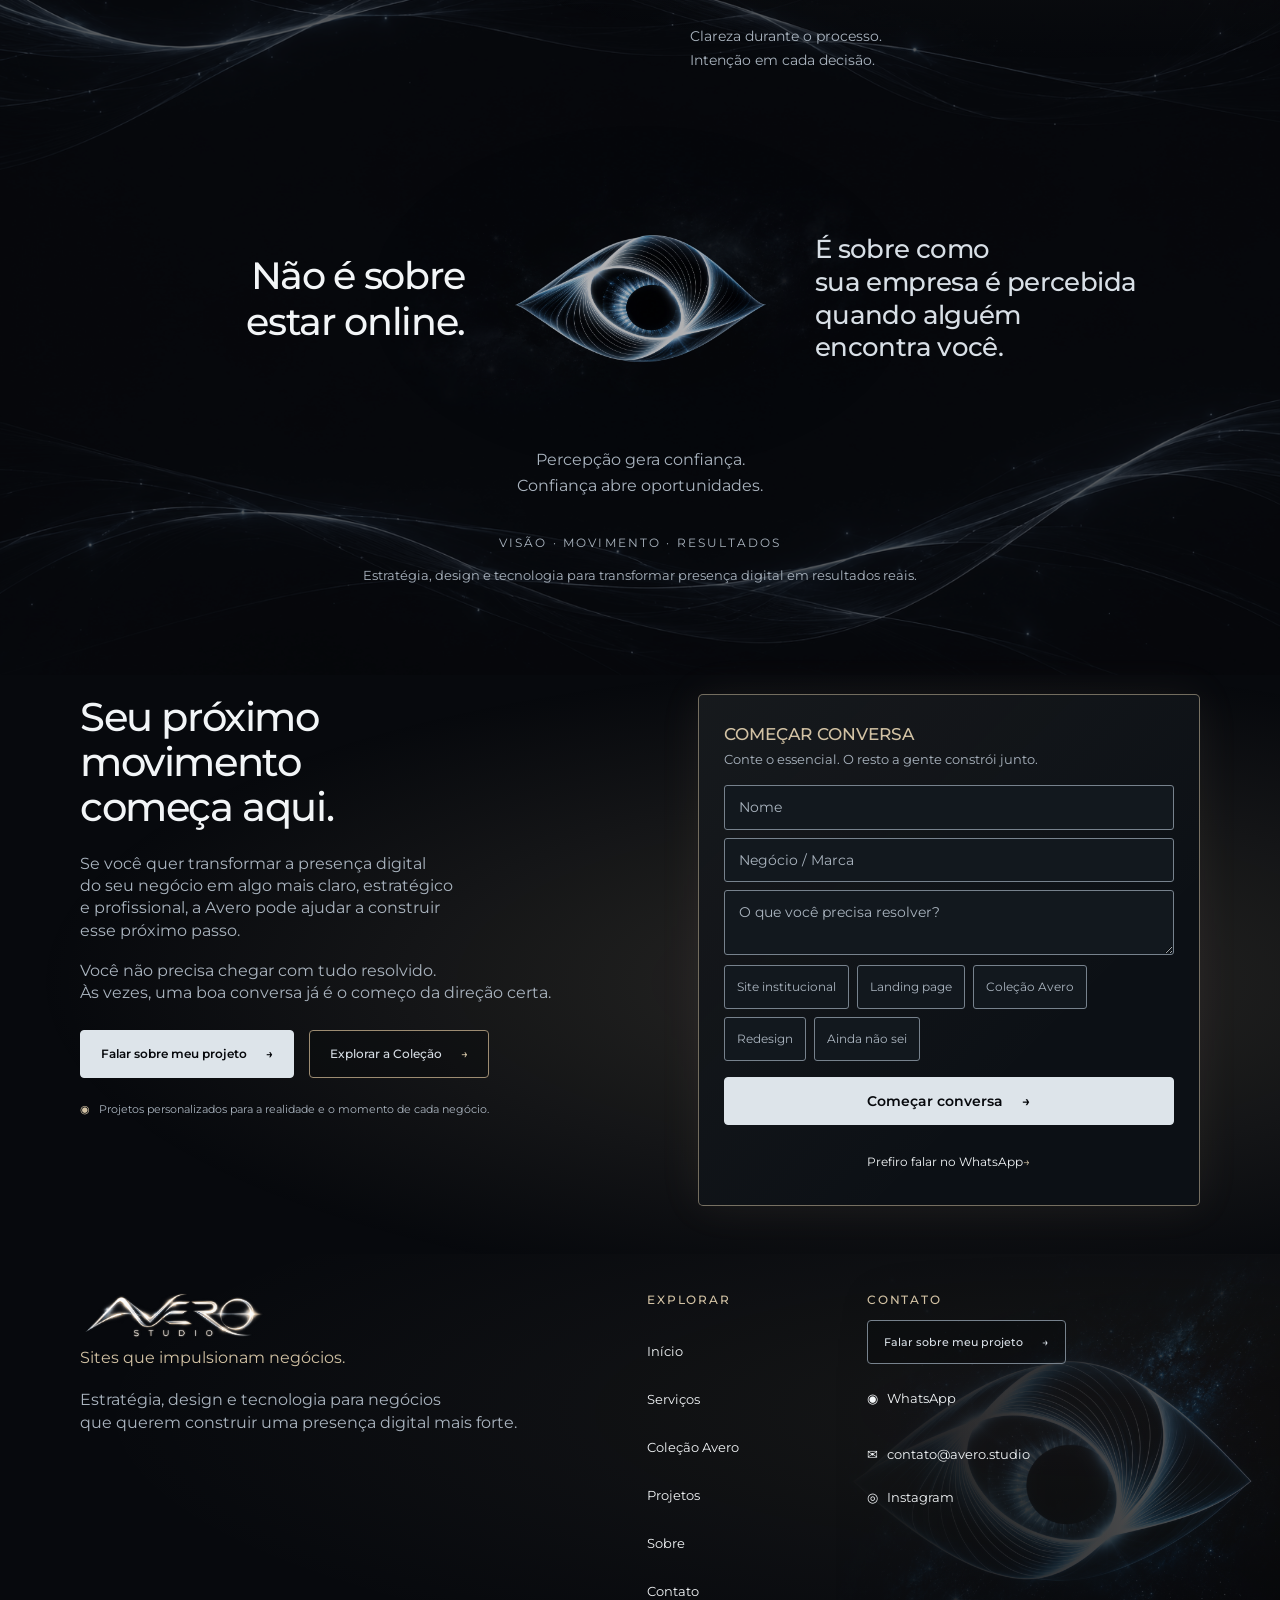
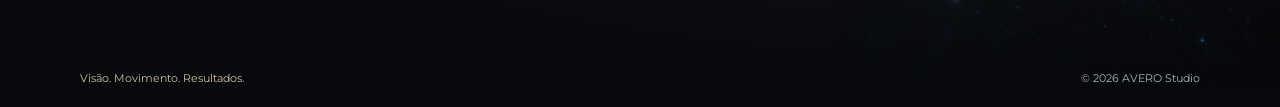
==== commit d2931c08: "Refine desktop Hero signature, atmosphere and iris response" ====
--- a/index.html
+++ b/index.html
@@ -47,7 +47,7 @@
       <p class="lead">Estratégia, design e tecnologia para transformar sua presença digital em percepção, oportunidades e resultados.</p>
       <div class="actions"><a class="btn btn-primary" href="#contato">Falar sobre meu projeto <span aria-hidden="true">→</span></a><a class="btn btn-outline" href="#projetos">Ver projetos <span aria-hidden="true">↗</span></a></div>
       <div class="hero-mobile-eye" aria-hidden="true" data-hero-layer="mobile-eye-composite" data-motion="static"></div>
-      <p class="hero-signature">VISÃO <br>MOVIMENTO <br>RESULTADOS</p>
+      <p class="hero-signature"><span>VISÃO</span> <br><span>MOVIMENTO</span> <br><span>RESULTADOS</span></p>
     </div>
   </section>
   <section class="positioning section-shell" id="posicionamento" aria-labelledby="position-title">
--- a/styles.css
+++ b/styles.css
@@ -1179,14 +1179,26 @@
 /* The supplied cut layers replace the raster window only on desktop.
    This stationary aperture follows the frame opening; only its iris child moves. */
 @media(min-width:901px){
- .hero .hero-nebula-layer{background-image:url('assets/hero-nebula-official.png')}
+ .hero .hero-nebula-layer{inset:-38% -36% -45% -18%;background-image:url('assets/hero-nebula-official.png');background-position:65% 60%;opacity:.50;mask-image:radial-gradient(ellipse 60% 56% at 63% 46%,#000 10%,rgb(0 0 0/.88) 35%,rgb(0 0 0/.38) 64%,transparent 100%)}
  .hero .hero-eye-structure{background-image:url('assets/hero-eye-frame-official.png');mask-image:none}
  .hero .hero-eye-iris-window{mask-image:url('assets/hero-eye-aperture-mask.svg');mask-size:100% 100%;mask-position:center;mask-repeat:no-repeat}
  .hero .hero-eye-iris{inset:auto;left:30.9%;top:11.5%;width:44%;aspect-ratio:1;background-image:url('assets/hero-eye-iris-official.png')}
 }
-@media(min-width:901px) and (hover:hover) and (pointer:fine) and (prefers-reduced-motion:no-preference){
+@media(min-width:901px) and (prefers-reduced-motion:no-preference){
  .hero.has-eye-motion .hero-eye-iris{display:block;transform:translate3d(var(--hero-look-x,0px),var(--hero-look-y,0px),0);will-change:transform}
 }
 @media(prefers-reduced-motion:reduce){
  .hero .hero-eye-iris{transform:translate3d(0,0,0);will-change:auto}
 }
+
+/* Desktop finishing only: the approved layout and mobile remain unchanged. */
+@media(min-width:901px){
+ /* Keep the same high-resolution wordmark and exact box; improve downsampling contrast. */
+ body:not(.service-page) .site-header .brand-art img{image-rendering:-webkit-optimize-contrast;filter:contrast(1.08)}
+ /* Use the existing empty space below the Hero content; no new flow height. */
+ html.avero-palette-b .hero .hero-signature{top:calc(100% - 12px);bottom:auto;left:0;right:0;margin:0;padding:0;border:0;display:flex;align-items:center;justify-content:center;gap:18px;font-size:12px;line-height:2;letter-spacing:.16em;color:var(--champagne-light);text-align:center}
+ .hero .hero-signature br{display:none}
+ .hero .hero-signature span+br+span:before{content:"";display:inline-block;width:3px;height:3px;margin-right:18px;vertical-align:middle;border-radius:50%;background:currentColor;opacity:.6}
+ /* Broad, static pools of silver/champagne fade to zero before the section boundary. */
+ .hero .hero-art:after{content:"";position:absolute;inset:56% 0 0;pointer-events:none;background:radial-gradient(ellipse 40% 45% at 64% 54%,rgb(186 195 205/.065),transparent 100%),radial-gradient(ellipse 35% 42% at 39% 66%,rgb(194 170 138/.045),transparent 100%)}
+}
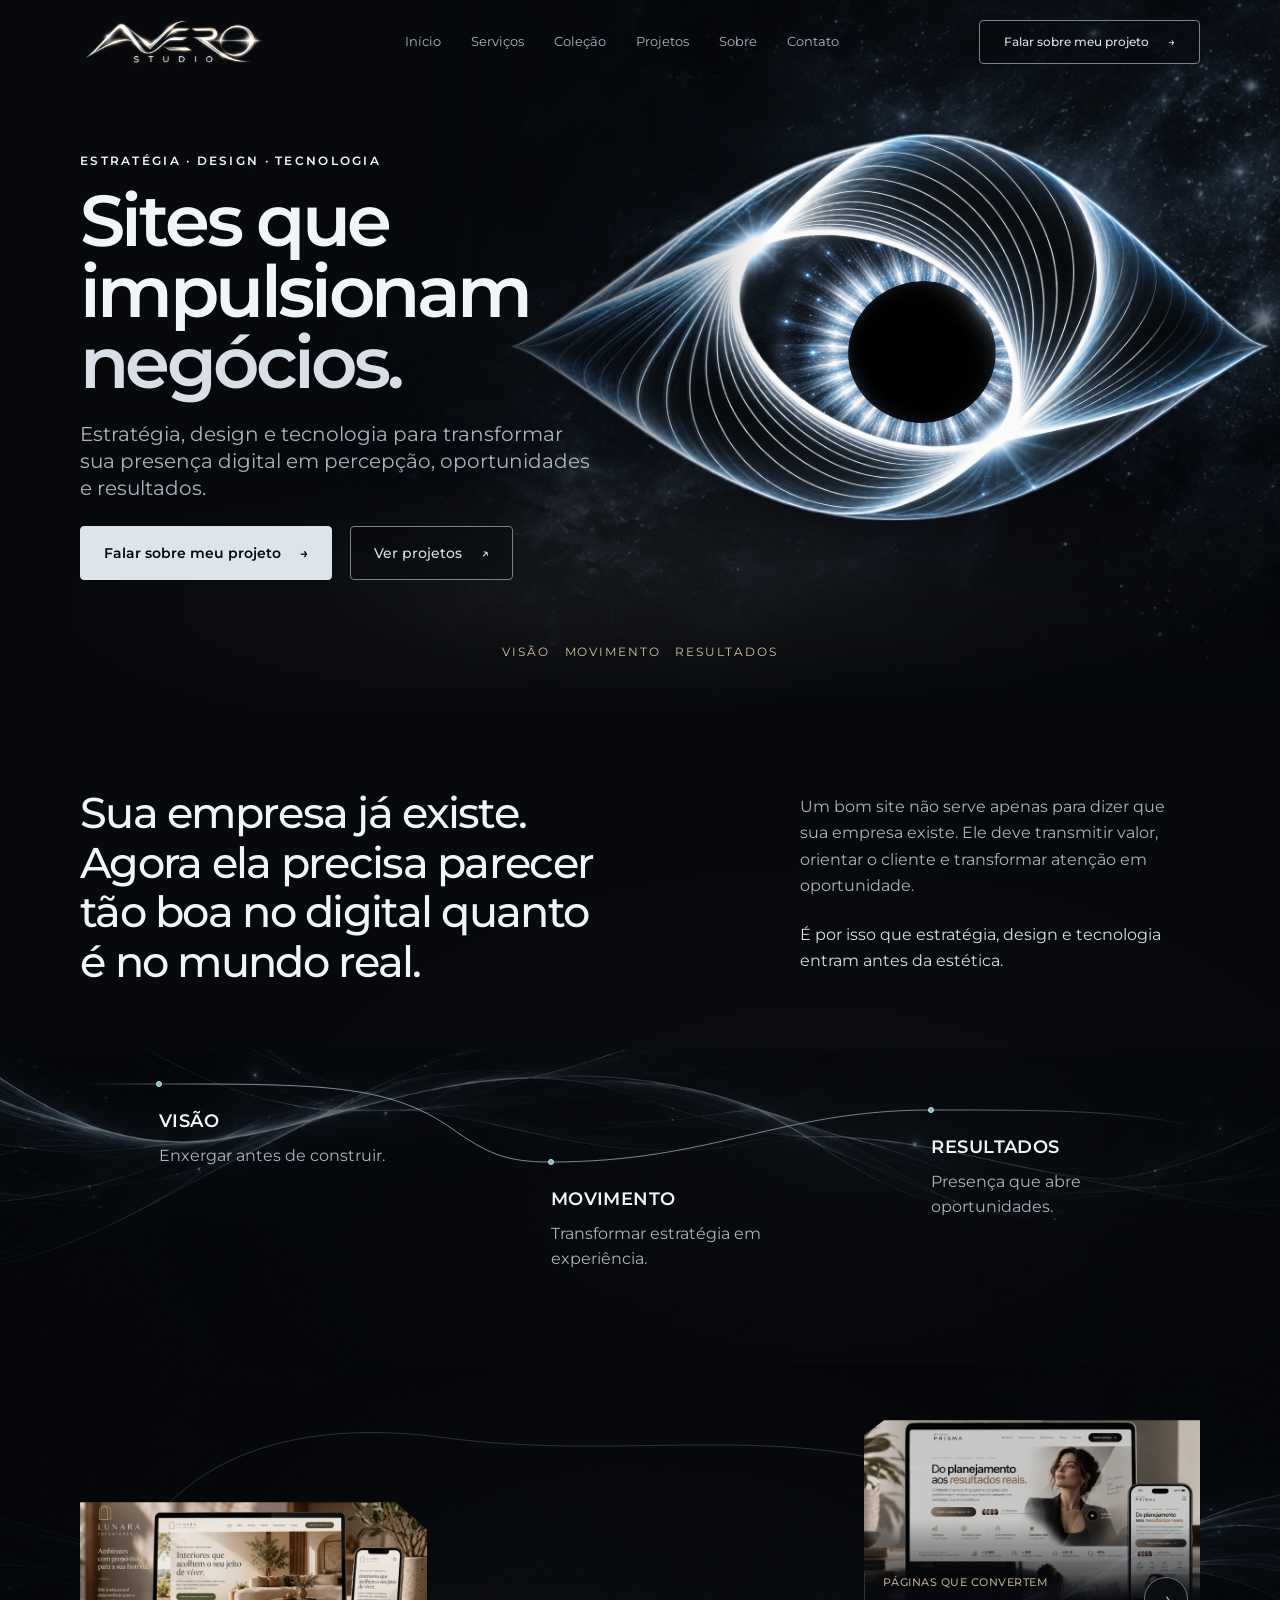
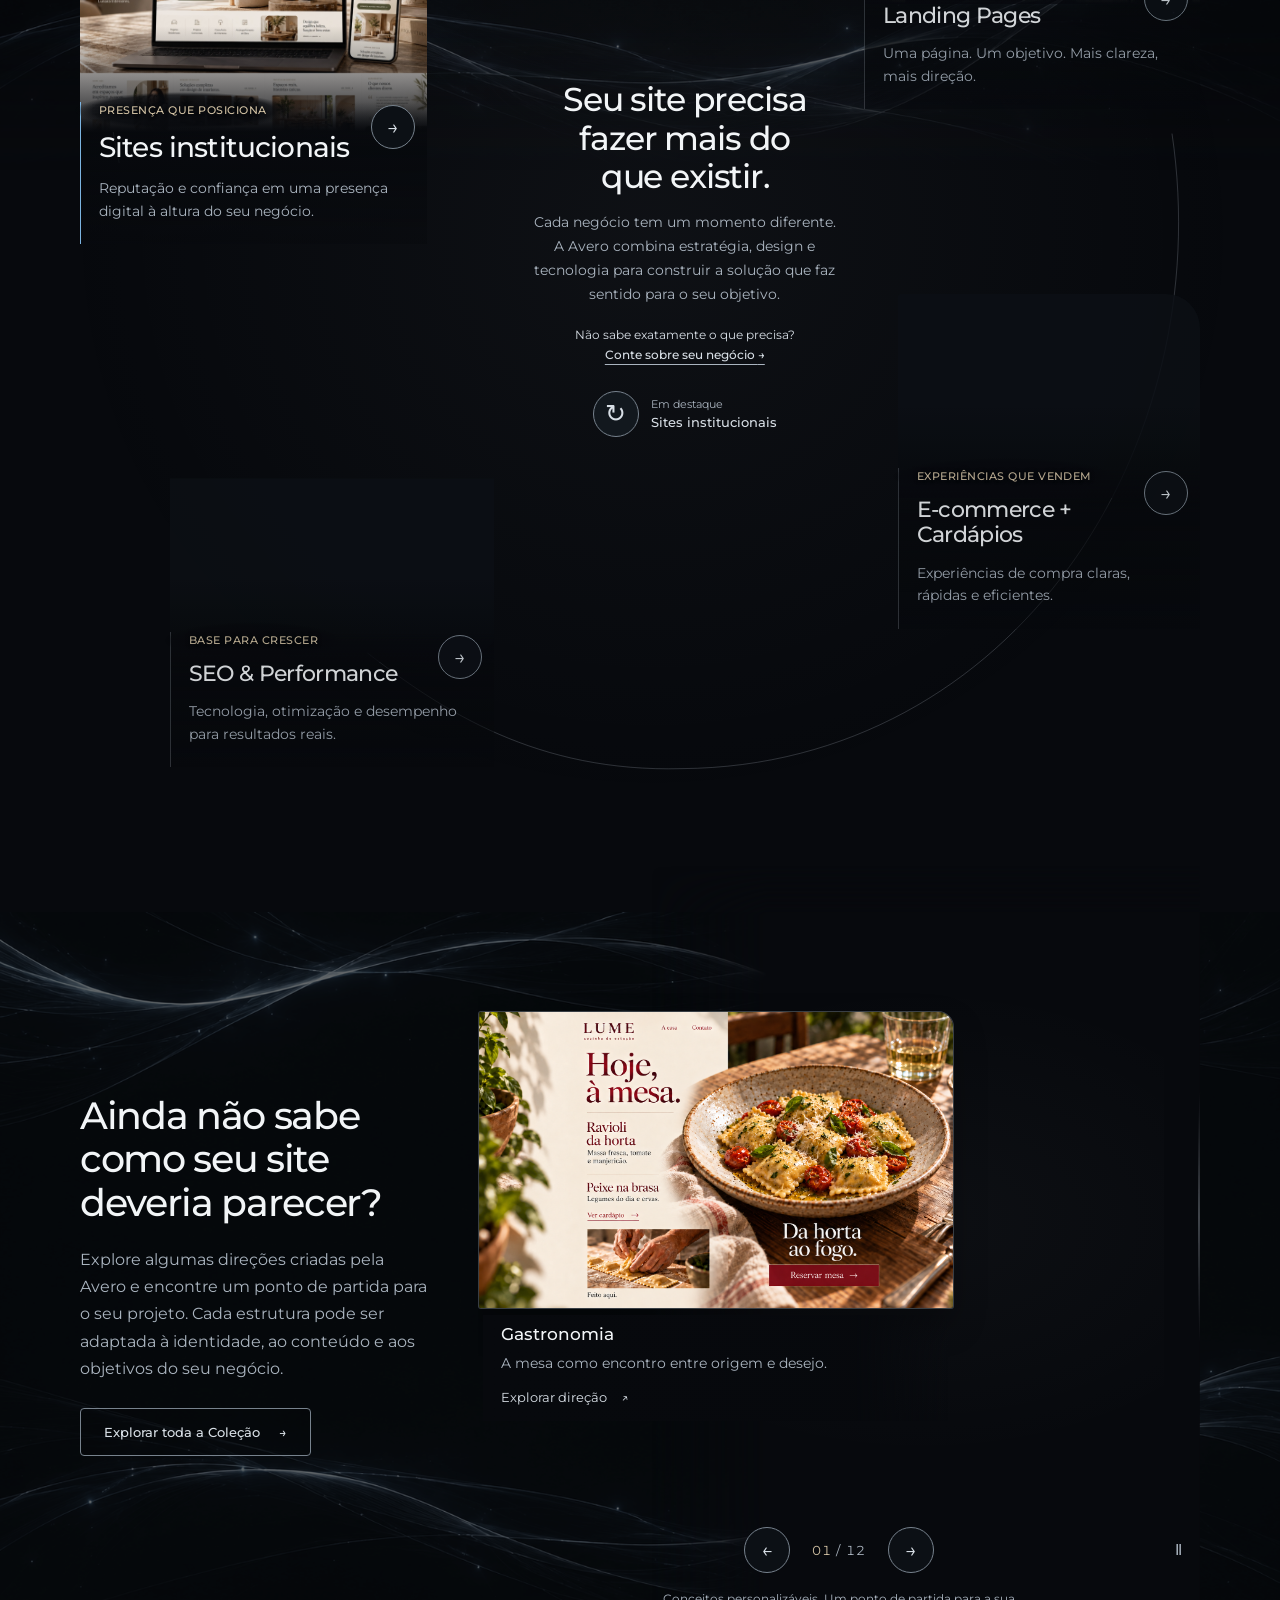
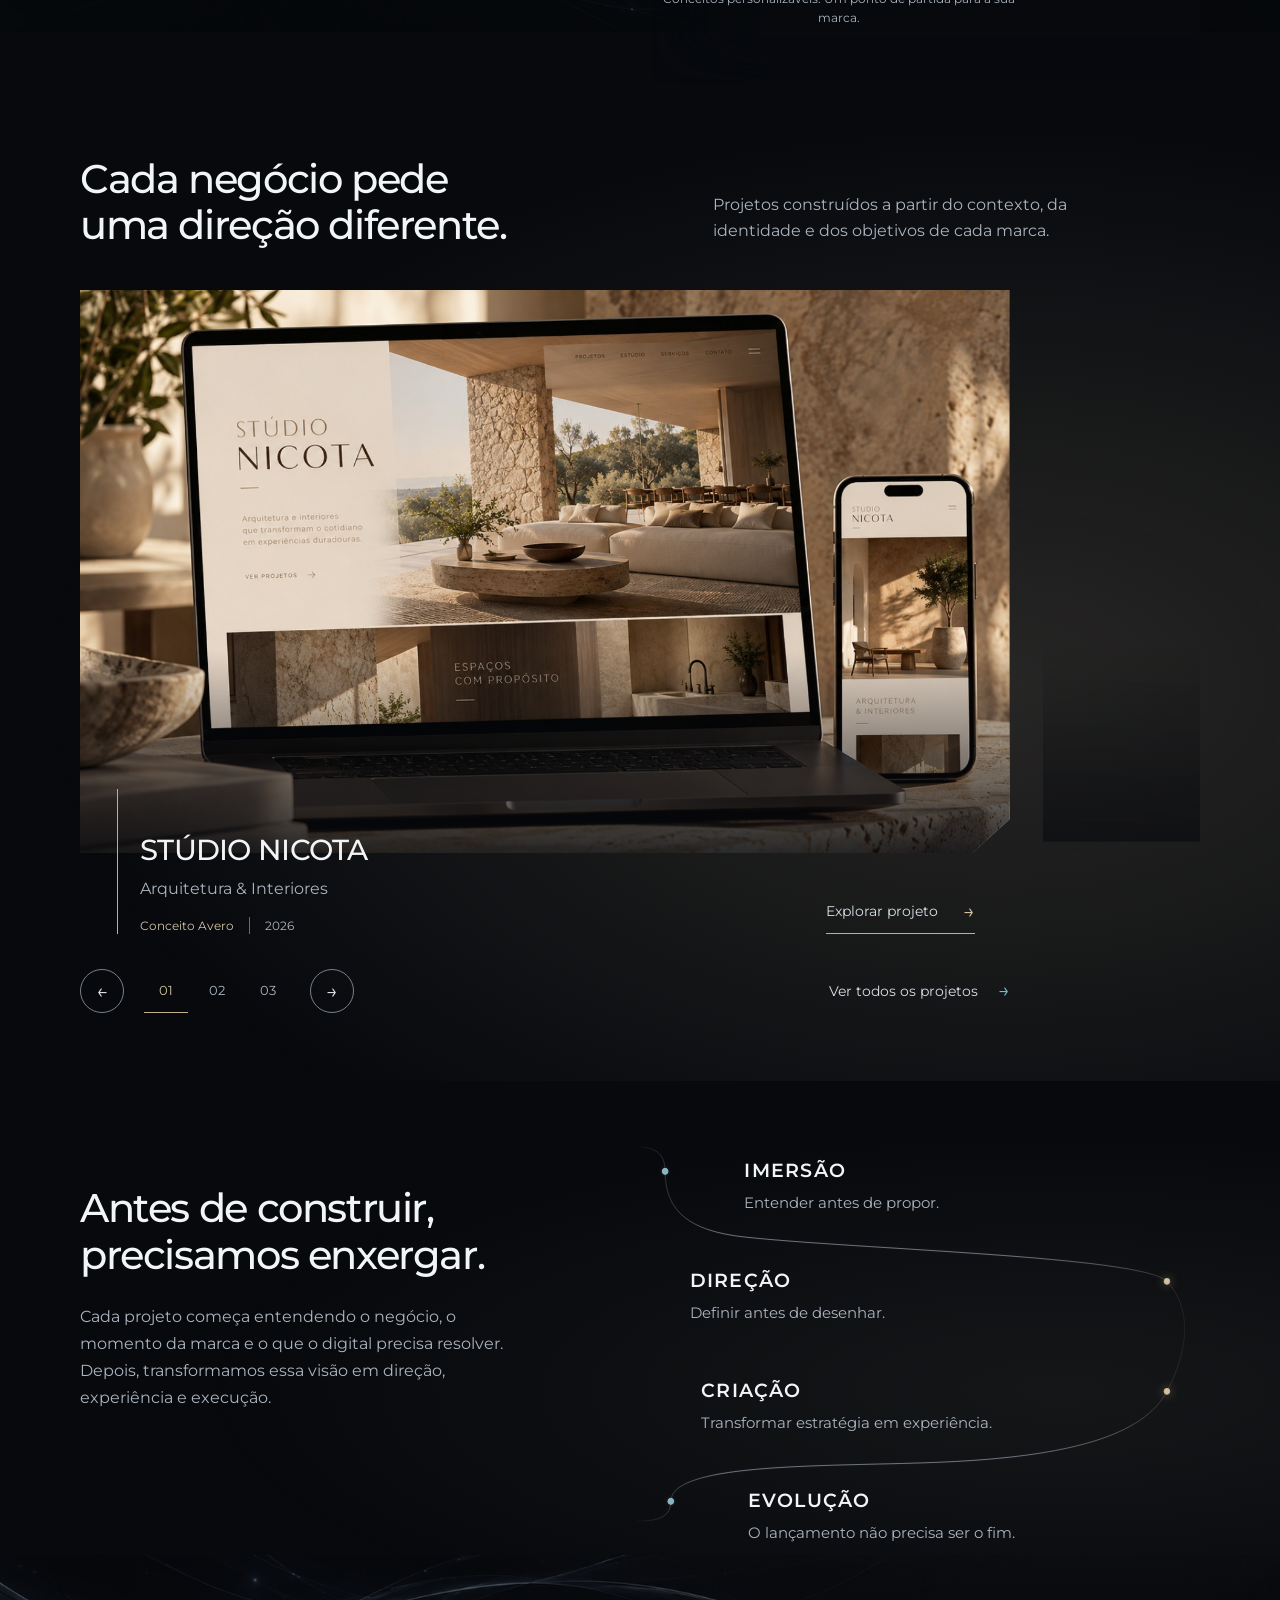
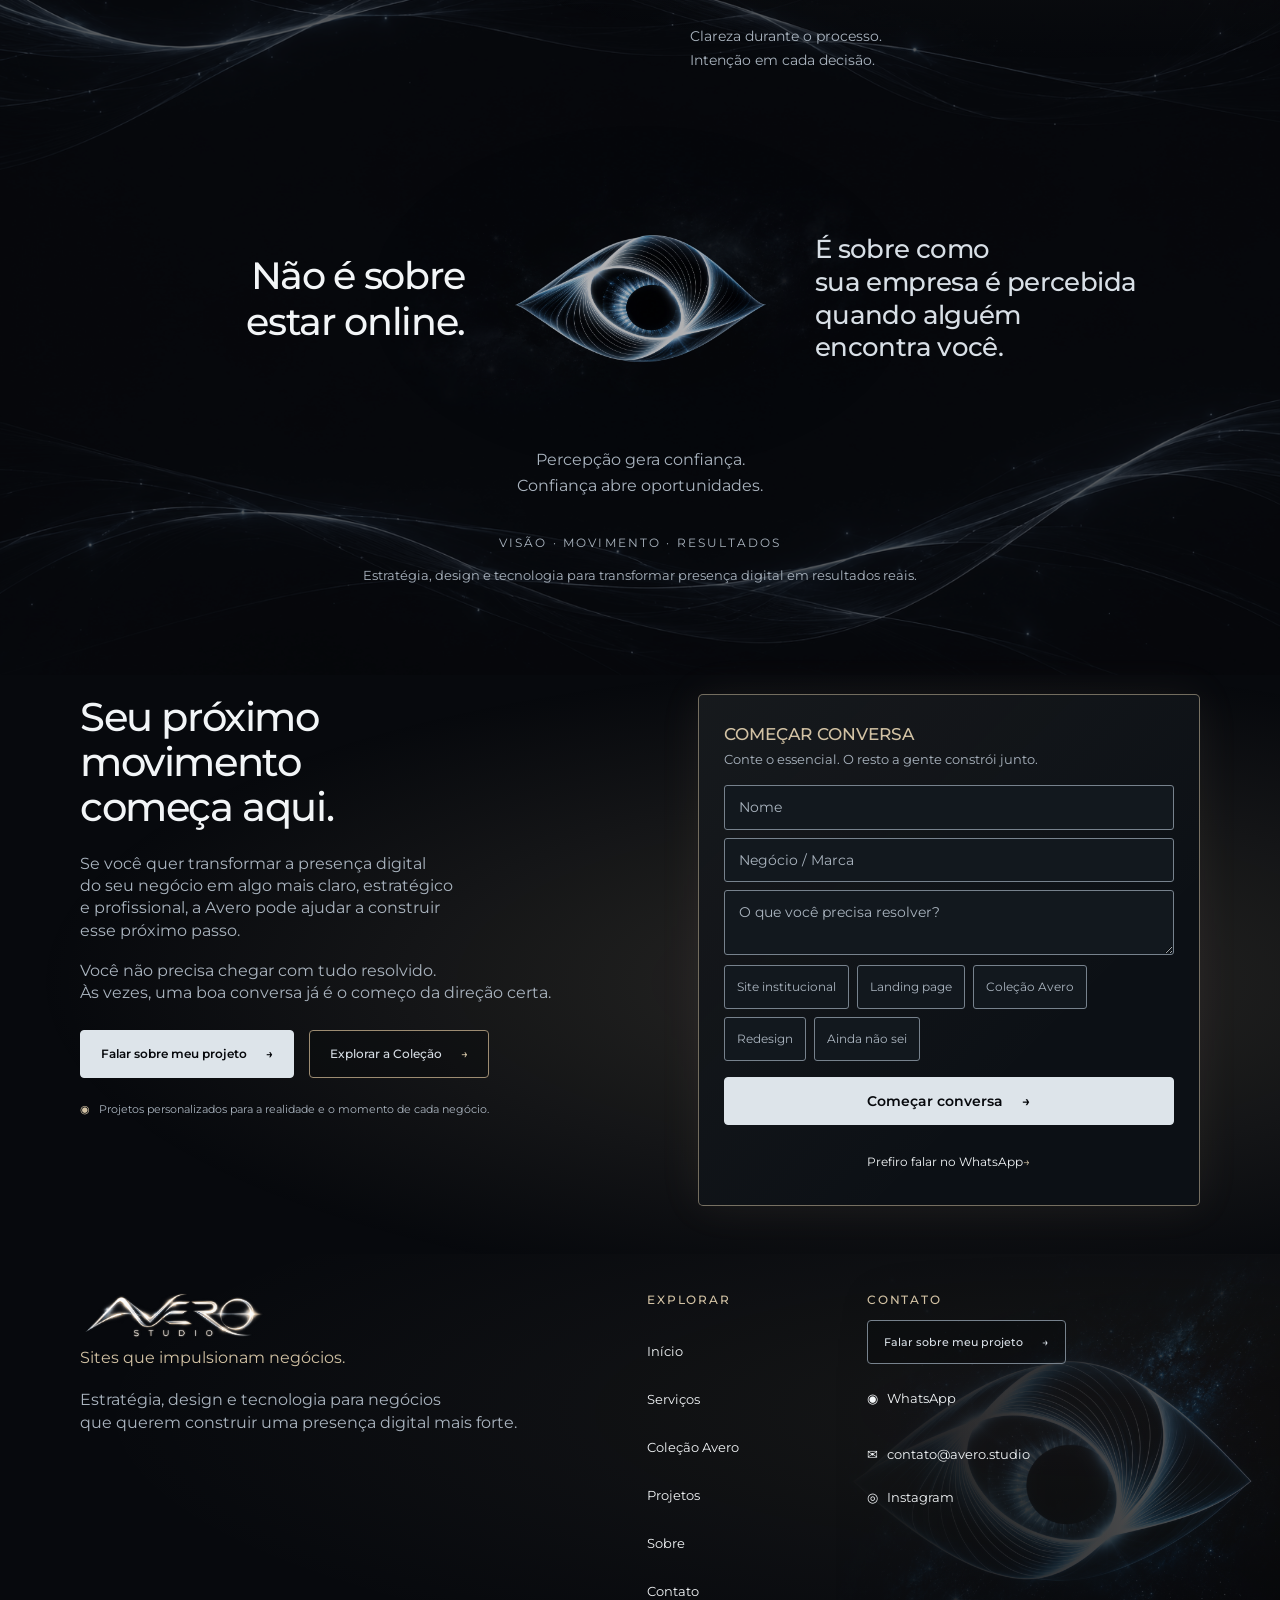
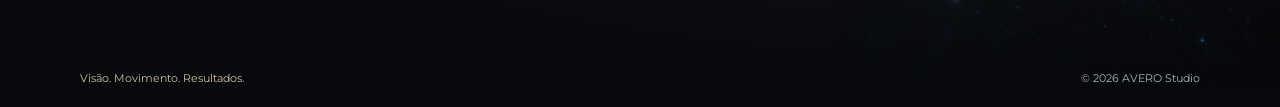
==== commit 70108e63: "Keep signature refinement entirely in desktop CSS" ====
--- a/index.html
+++ b/index.html
@@ -47,7 +47,7 @@
       <p class="lead">Estratégia, design e tecnologia para transformar sua presença digital em percepção, oportunidades e resultados.</p>
       <div class="actions"><a class="btn btn-primary" href="#contato">Falar sobre meu projeto <span aria-hidden="true">→</span></a><a class="btn btn-outline" href="#projetos">Ver projetos <span aria-hidden="true">↗</span></a></div>
       <div class="hero-mobile-eye" aria-hidden="true" data-hero-layer="mobile-eye-composite" data-motion="static"></div>
-      <p class="hero-signature"><span>VISÃO</span> <br><span>MOVIMENTO</span> <br><span>RESULTADOS</span></p>
+      <p class="hero-signature">VISÃO <br>MOVIMENTO <br>RESULTADOS</p>
     </div>
   </section>
   <section class="positioning section-shell" id="posicionamento" aria-labelledby="position-title">
--- a/styles.css
+++ b/styles.css
@@ -1196,9 +1196,8 @@
  /* Keep the same high-resolution wordmark and exact box; improve downsampling contrast. */
  body:not(.service-page) .site-header .brand-art img{image-rendering:-webkit-optimize-contrast;filter:contrast(1.08)}
  /* Use the existing empty space below the Hero content; no new flow height. */
- html.avero-palette-b .hero .hero-signature{top:calc(100% - 12px);bottom:auto;left:0;right:0;margin:0;padding:0;border:0;display:flex;align-items:center;justify-content:center;gap:18px;font-size:12px;line-height:2;letter-spacing:.16em;color:var(--champagne-light);text-align:center}
+ html.avero-palette-b .hero .hero-signature{top:calc(100% - 12px);bottom:auto;left:0;right:0;margin:0;padding:0;border:0;font-size:12px;line-height:2;letter-spacing:.16em;word-spacing:.8em;color:var(--champagne-light);text-align:center}
  .hero .hero-signature br{display:none}
- .hero .hero-signature span+br+span:before{content:"";display:inline-block;width:3px;height:3px;margin-right:18px;vertical-align:middle;border-radius:50%;background:currentColor;opacity:.6}
  /* Broad, static pools of silver/champagne fade to zero before the section boundary. */
  .hero .hero-art:after{content:"";position:absolute;inset:56% 0 0;pointer-events:none;background:radial-gradient(ellipse 40% 45% at 64% 54%,rgb(186 195 205/.065),transparent 100%),radial-gradient(ellipse 35% 42% at 39% 66%,rgb(194 170 138/.045),transparent 100%)}
 }
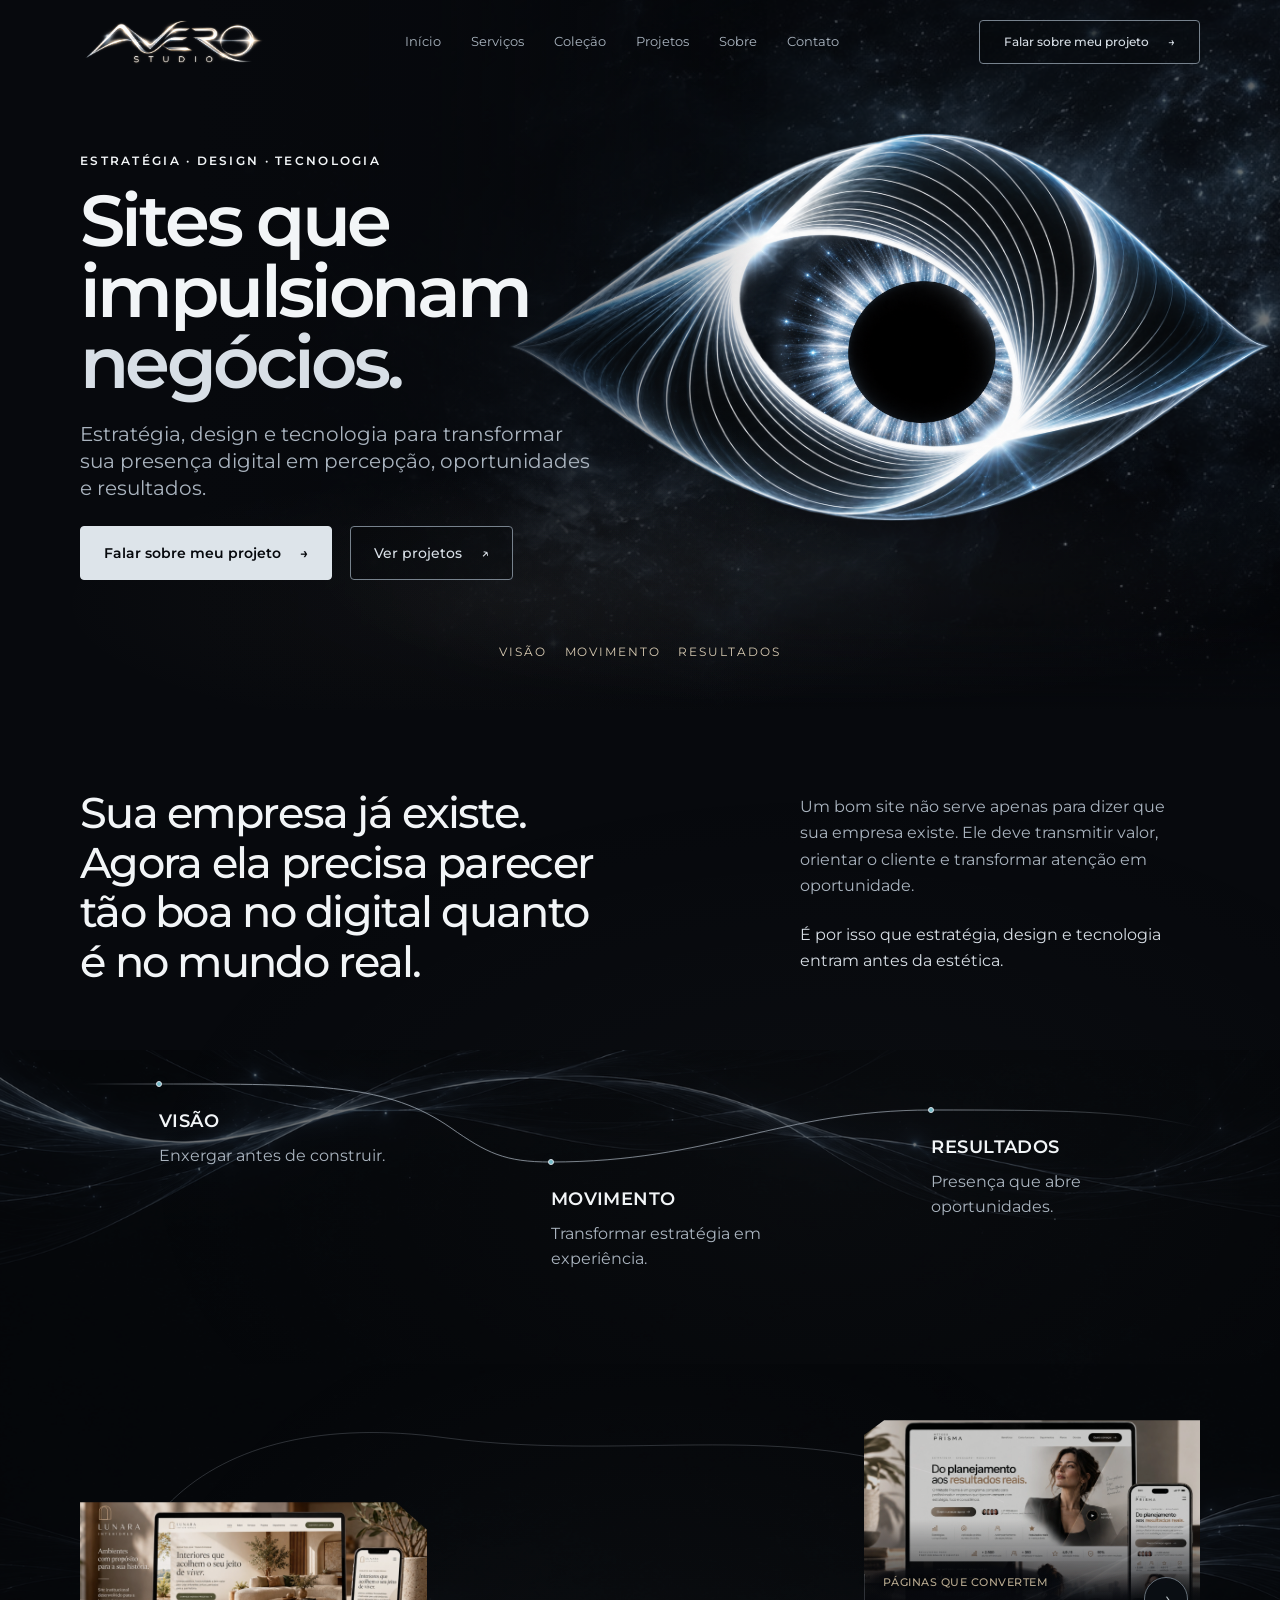
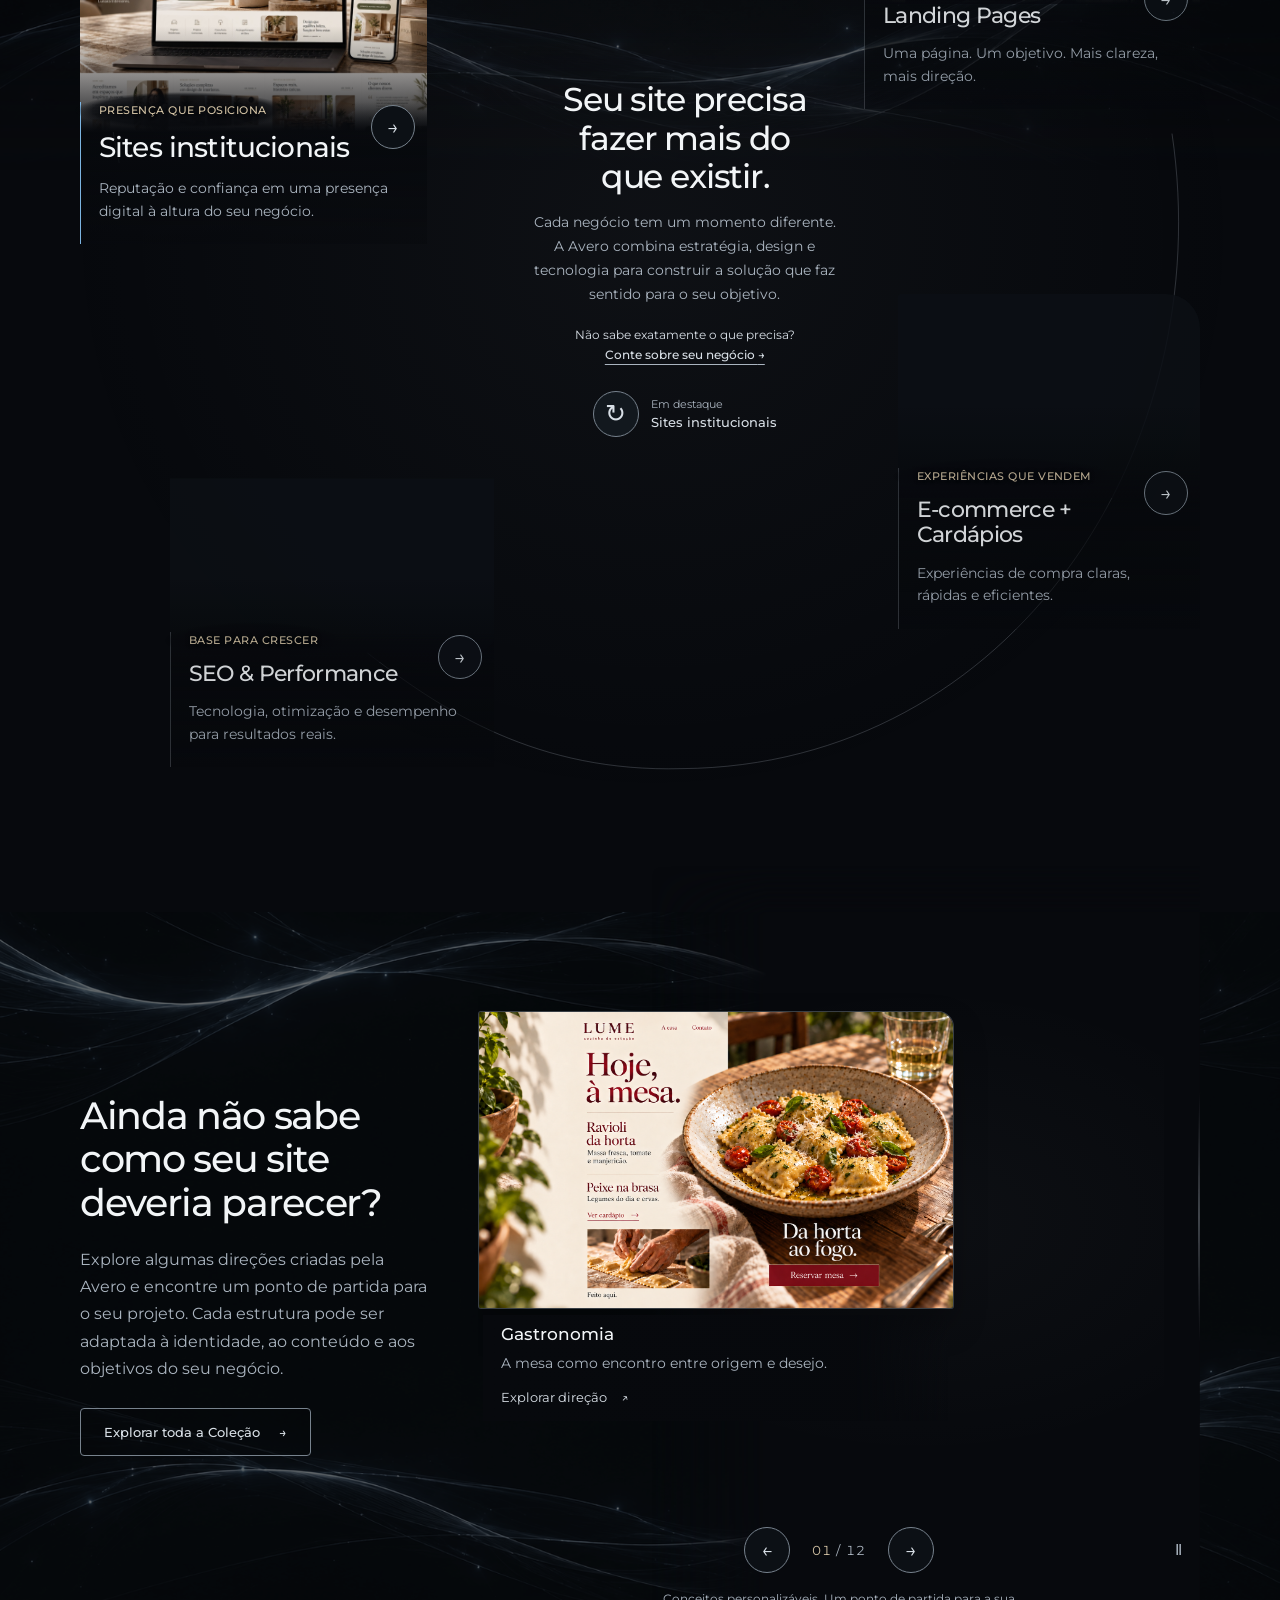
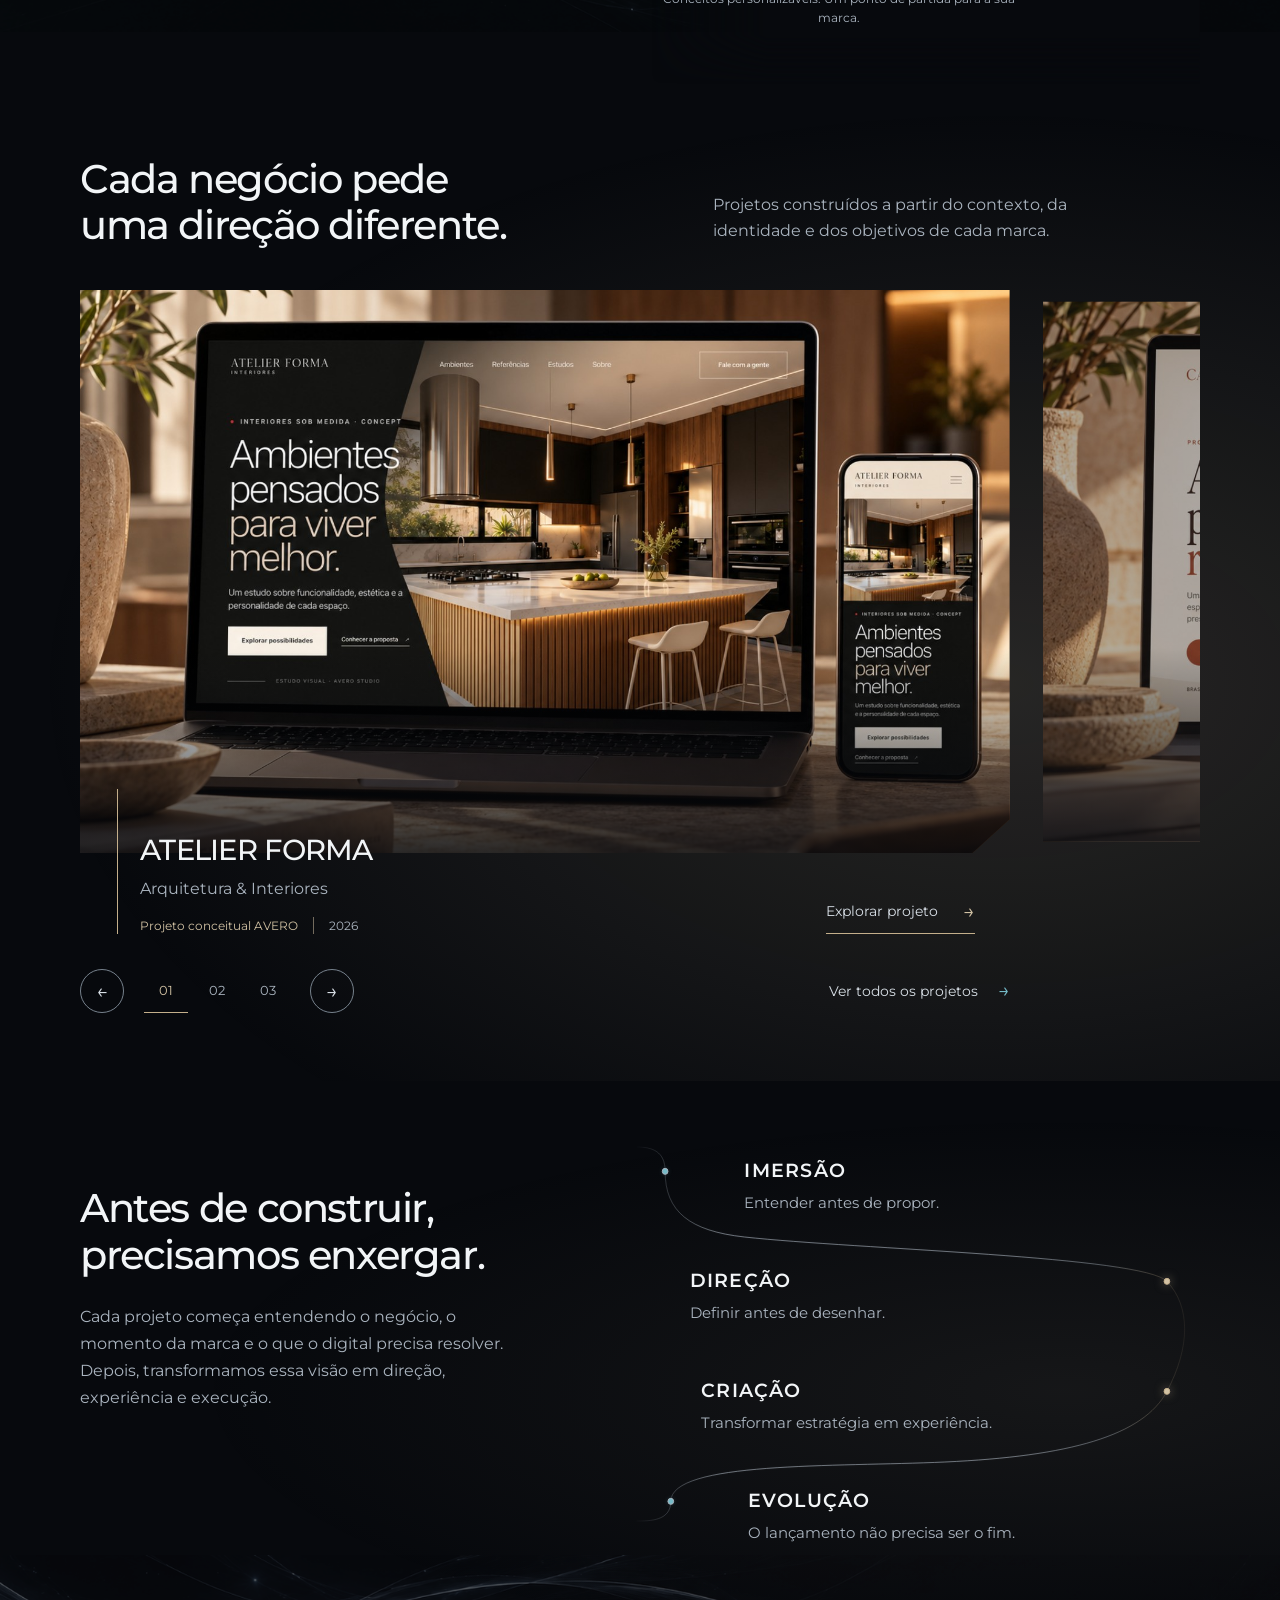
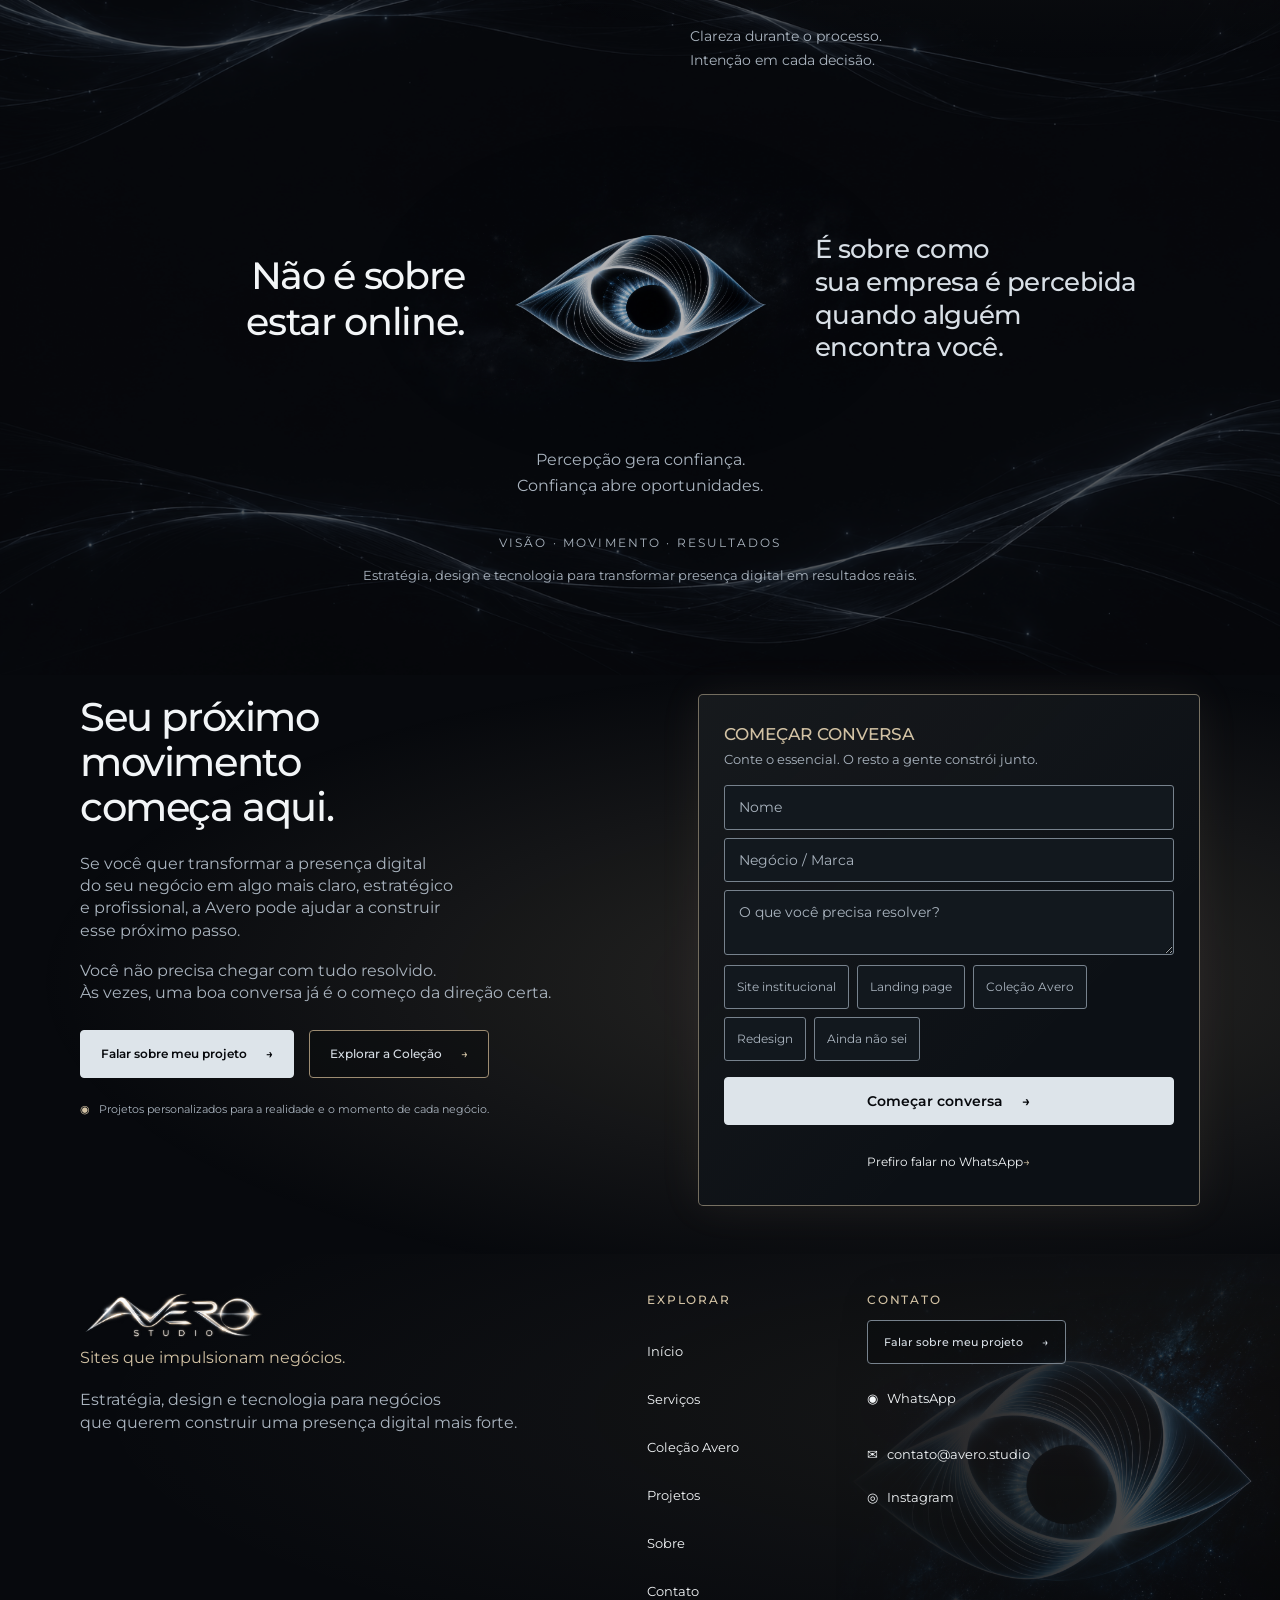
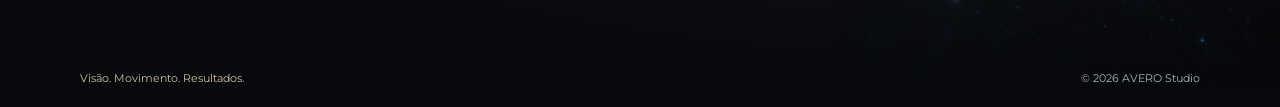
==== commit 92d41288: "Integrate final Home projects and link external demos" ====
--- a/index.html
+++ b/index.html
@@ -205,25 +205,25 @@
       </div>
       <div class="project-viewport" role="region" aria-roledescription="carrossel" aria-label="Vitrine de projetos" tabindex="0">
         <div class="project-track" id="project-list">
-          <article class="project-slide" aria-labelledby="project-nicota-name">
-            <div class="project-visual"><img class="project-art" src="assets/project-nicota.png" alt="Stúdio Nicota: site de arquitetura em computador e celular" width="1536" height="1152" loading="lazy" decoding="async"></div>
+          <article class="project-slide" aria-labelledby="project-atelier-forma-name">
+            <div class="project-visual"><img class="project-art" src="assets/project-atelier-forma.jpg" alt="Atelier Forma: projeto conceitual de interiores em notebook e celular" width="1536" height="1152" loading="lazy" decoding="async"></div>
             <div class="project-details">
-              <div class="project-identity"><h3 id="project-nicota-name">STÚDIO NICOTA</h3><p>Arquitetura &amp; Interiores</p><div class="project-tags"><span>Conceito Avero</span><span>2026</span></div></div>
-              <a class="project-cta" href="#contato" data-project="Stúdio Nicota" aria-label="Explorar projeto Stúdio Nicota">Explorar projeto <span aria-hidden="true">→</span></a>
+              <div class="project-identity"><h3 id="project-atelier-forma-name">ATELIER FORMA</h3><p>Arquitetura &amp; Interiores</p><div class="project-tags"><span>Projeto conceitual AVERO</span><span>2026</span></div></div>
+              <a class="project-cta" href="https://avero-concept-interiores-2aa2eqdc4-john-e7bd.vercel.app/" target="_blank" rel="noopener noreferrer" aria-label="Abrir demo do Atelier Forma em nova aba">Explorar projeto <span aria-hidden="true">→</span></a>
             </div>
           </article>
-          <article class="project-slide" aria-labelledby="project-vertice-name">
-            <div class="project-visual"><img class="project-art" src="assets/project-clinic.png" alt="Vértice Clínica: projeto de clínica em computador e celular" width="1536" height="1152" loading="lazy" decoding="async"></div>
+          <article class="project-slide" aria-labelledby="project-estudio-lume-name">
+            <div class="project-visual"><img class="project-art" src="assets/project-estudio-lume.jpg" alt="Estúdio Lume: projeto conceitual de arquitetura em notebook e celular" width="1536" height="1152" loading="lazy" decoding="async"></div>
             <div class="project-details">
-              <div class="project-identity"><h3 id="project-vertice-name">VÉRTICE CLÍNICA</h3><p>Saúde &amp; Bem-estar</p><div class="project-tags"><span>Conceito Avero</span><span>2026</span></div></div>
-              <a class="project-cta" href="#contato" data-project="Vértice Clínica" aria-label="Explorar projeto Vértice Clínica">Explorar projeto <span aria-hidden="true">→</span></a>
+              <div class="project-identity"><h3 id="project-estudio-lume-name">ESTÚDIO LUME</h3><p>Arquitetura autoral</p><div class="project-tags"><span>Projeto conceitual AVERO</span><span>2026</span></div></div>
+              <a class="project-cta" href="https://avero-arquitetura-conceitual-n9s8plznc-john-e7bd.vercel.app/" target="_blank" rel="noopener noreferrer" aria-label="Abrir demo do Estúdio Lume em nova aba">Explorar projeto <span aria-hidden="true">→</span></a>
             </div>
           </article>
-          <article class="project-slide" aria-labelledby="project-sabor-name">
-            <div class="project-visual"><img class="project-art" src="assets/project-sabor.png" alt="Sabor Real: projeto de gastronomia em computador e celular" width="1536" height="1152" loading="lazy" decoding="async"></div>
+          <article class="project-slide" aria-labelledby="project-essentia-odonto-name">
+            <div class="project-visual"><img class="project-art" src="assets/project-essentia-odonto.jpg" alt="Essentia Odonto: projeto conceitual de odontologia em notebook e celular" width="1536" height="1152" loading="lazy" decoding="async"></div>
             <div class="project-details">
-              <div class="project-identity"><h3 id="project-sabor-name">SABOR REAL</h3><p>Gastronomia</p><div class="project-tags"><span>Demo personalizada</span><span>2026</span></div></div>
-              <a class="project-cta" href="#contato" data-project="Sabor Real" aria-label="Explorar projeto Sabor Real">Explorar projeto <span aria-hidden="true">→</span></a>
+              <div class="project-identity"><h3 id="project-essentia-odonto-name">ESSENTIA ODONTO</h3><p>Saúde &amp; Odontologia</p><div class="project-tags"><span>Projeto conceitual AVERO</span><span>2026</span></div></div>
+              <a class="project-cta" href="https://essentia-odonto-demo.vercel.app/" target="_blank" rel="noopener noreferrer" aria-label="Abrir demo da Essentia Odonto em nova aba">Explorar projeto <span aria-hidden="true">→</span></a>
             </div>
           </article>
         </div>
@@ -232,9 +232,9 @@
         <div class="project-carousel-controls" role="group" aria-label="Controles dos projetos" hidden>
           <button type="button" class="circle-link project-prev" aria-controls="project-list" aria-label="Ver projeto anterior">←</button>
           <div class="project-pagination" role="group" aria-label="Projetos em destaque">
-            <button type="button" aria-controls="project-list" aria-label="Ver Stúdio Nicota" aria-current="true" class="active">01</button>
-            <button type="button" aria-controls="project-list" aria-label="Ver Vértice Clínica">02</button>
-            <button type="button" aria-controls="project-list" aria-label="Ver Sabor Real">03</button>
+            <button type="button" aria-controls="project-list" aria-label="Ver Atelier Forma" aria-current="true" class="active">01</button>
+            <button type="button" aria-controls="project-list" aria-label="Ver Estúdio Lume">02</button>
+            <button type="button" aria-controls="project-list" aria-label="Ver Essentia Odonto">03</button>
           </div>
           <button type="button" class="circle-link project-next" aria-controls="project-list" aria-label="Ver próximo projeto">→</button>
         </div>
--- a/styles.css
+++ b/styles.css
@@ -1196,8 +1196,10 @@
  /* Keep the same high-resolution wordmark and exact box; improve downsampling contrast. */
  body:not(.service-page) .site-header .brand-art img{image-rendering:-webkit-optimize-contrast;filter:contrast(1.08)}
  /* Use the existing empty space below the Hero content; no new flow height. */
- html.avero-palette-b .hero .hero-signature{top:calc(100% - 12px);bottom:auto;left:0;right:0;margin:0;padding:0;border:0;font-size:12px;line-height:2;letter-spacing:.16em;word-spacing:.8em;color:var(--champagne-light);text-align:center}
+ html.avero-palette-b .hero .hero-signature{top:calc(100% - 12px);bottom:auto;left:0;right:0;margin:0;padding:0;border:0;font-size:12px;line-height:2;letter-spacing:.16em;word-spacing:1.05em;color:color-mix(in srgb,var(--champagne-light) 82%,var(--text-primary));text-align:center}
  .hero .hero-signature br{display:none}
+ /* Let the existing nebula linger lower; the final edge still dissolves to Cosmos. */
+ html.avero-palette-b .hero .hero-shade-layer{background:linear-gradient(90deg,var(--bg-primary) 15%,rgb(var(--background-rgb)/.88) 34%,transparent 60%),linear-gradient(0deg,var(--bg-primary),transparent 12%)}
  /* Broad, static pools of silver/champagne fade to zero before the section boundary. */
  .hero .hero-art:after{content:"";position:absolute;inset:56% 0 0;pointer-events:none;background:radial-gradient(ellipse 40% 45% at 64% 54%,rgb(186 195 205/.065),transparent 100%),radial-gradient(ellipse 35% 42% at 39% 66%,rgb(194 170 138/.045),transparent 100%)}
 }
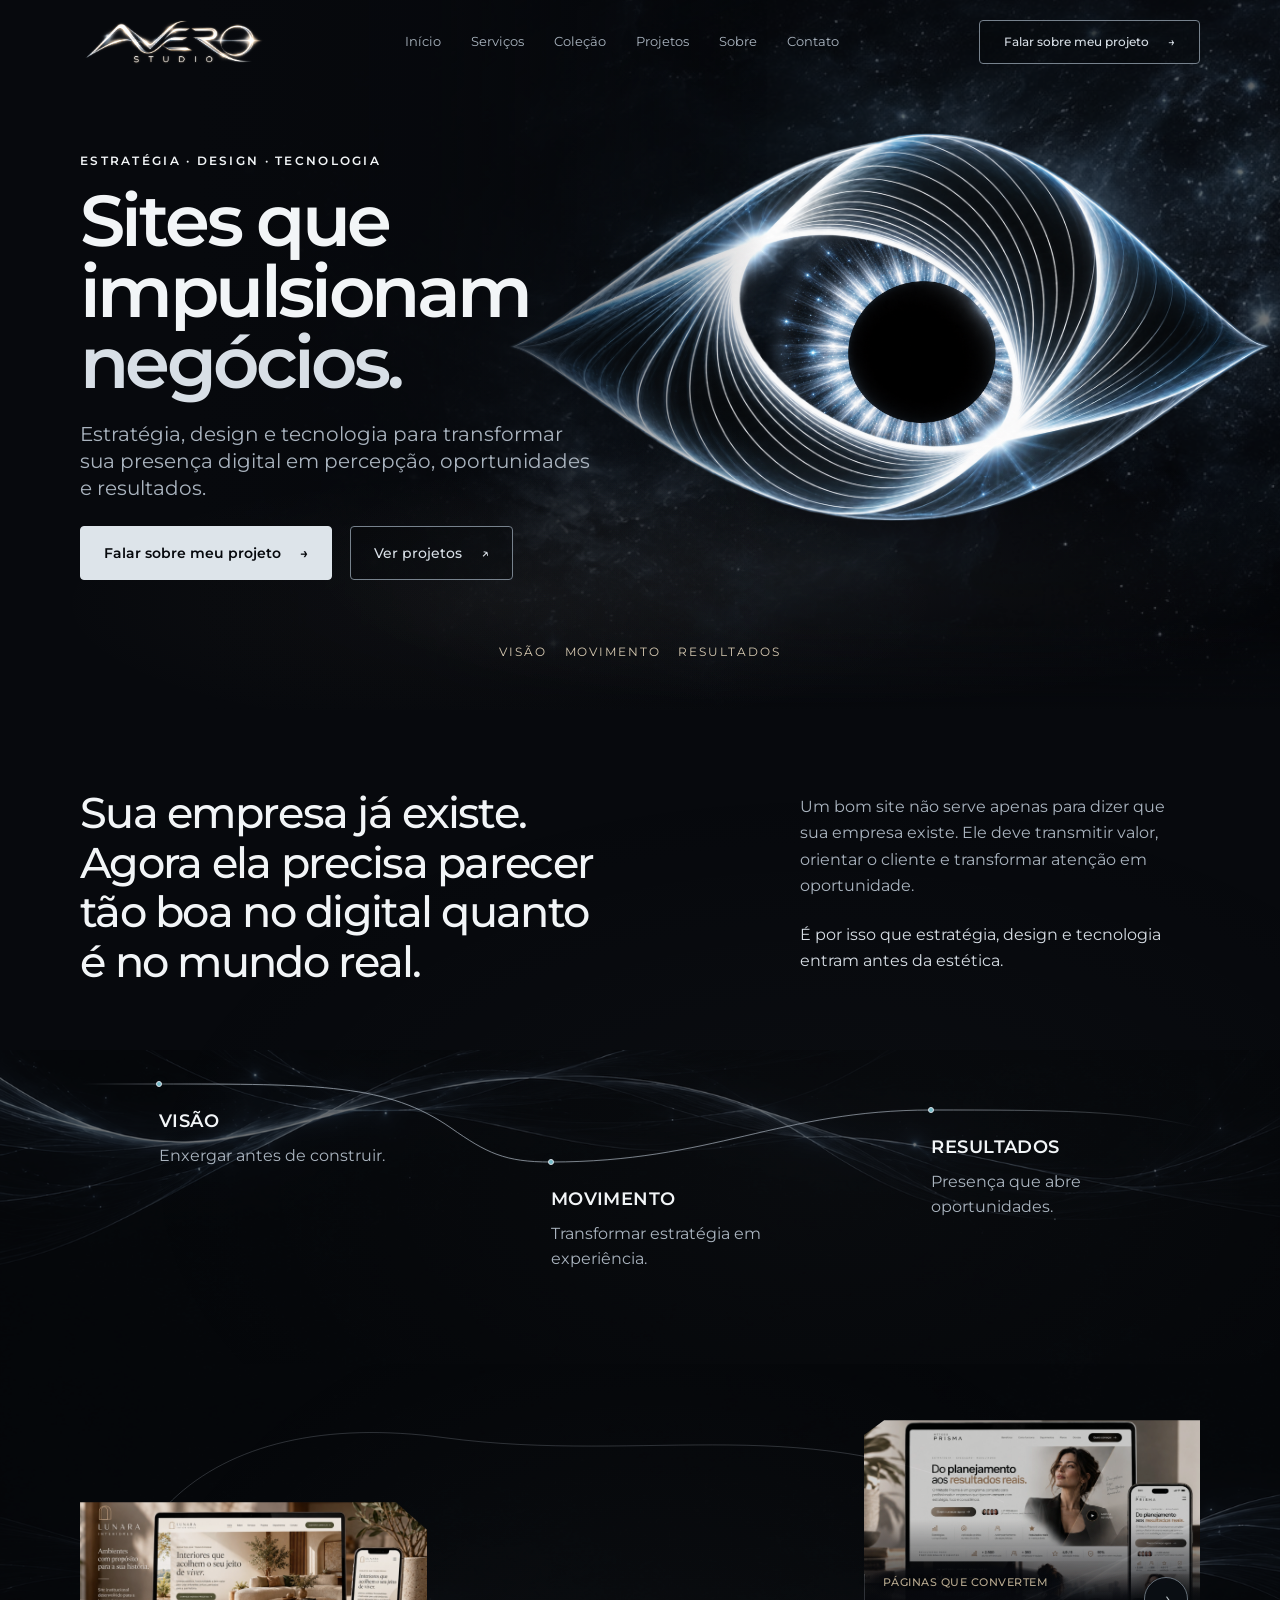
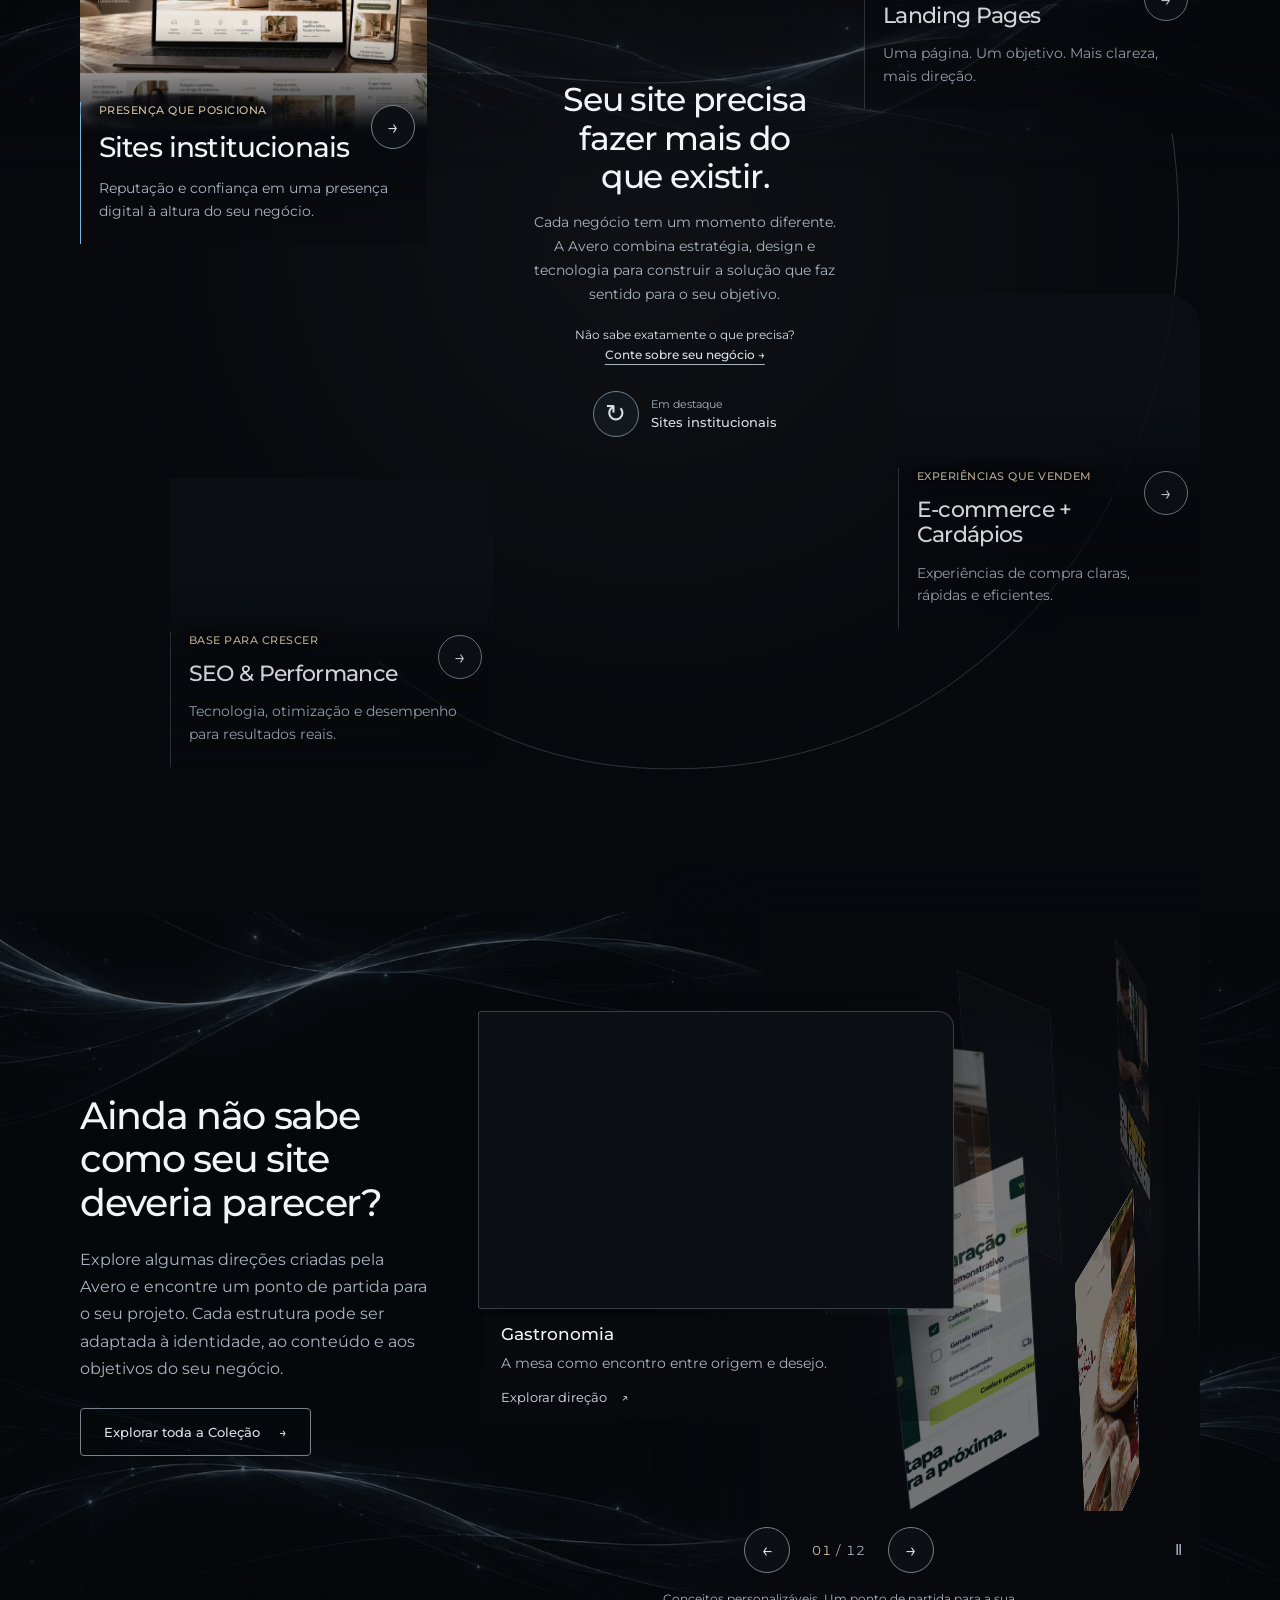
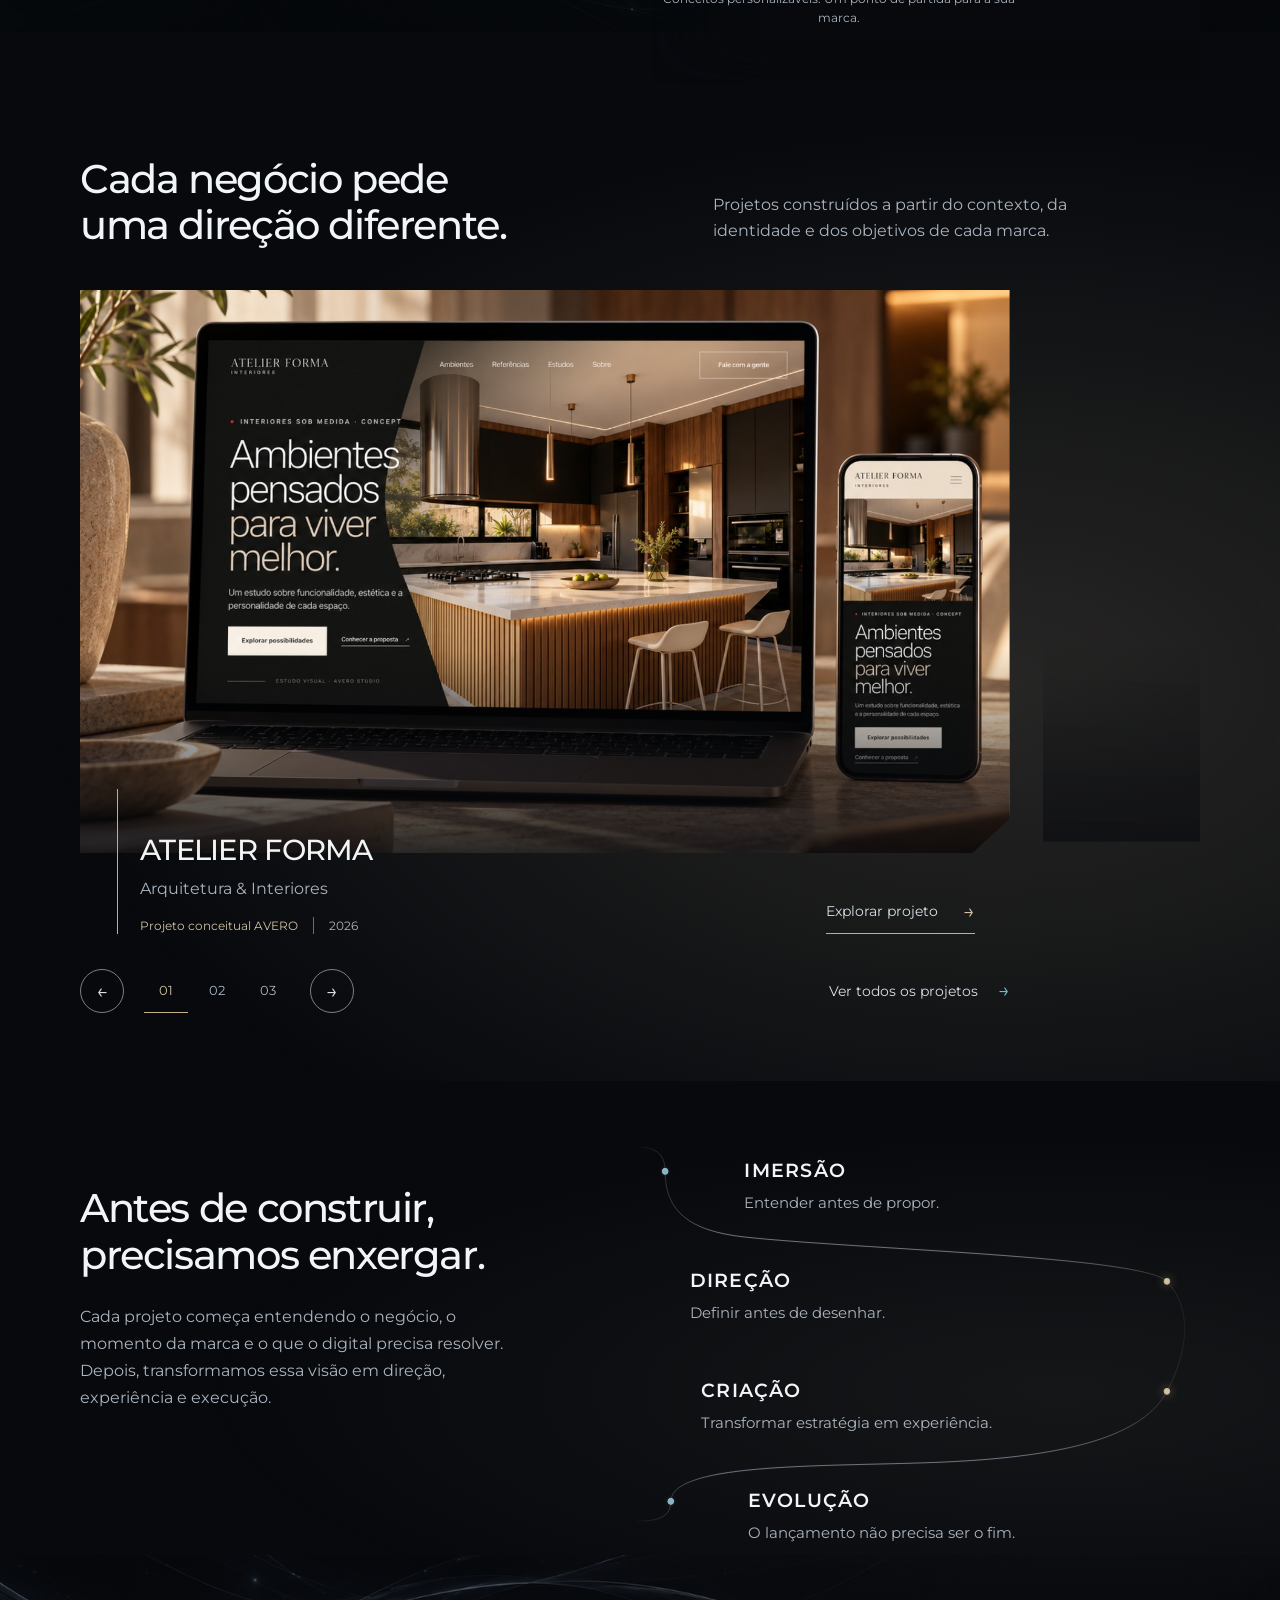
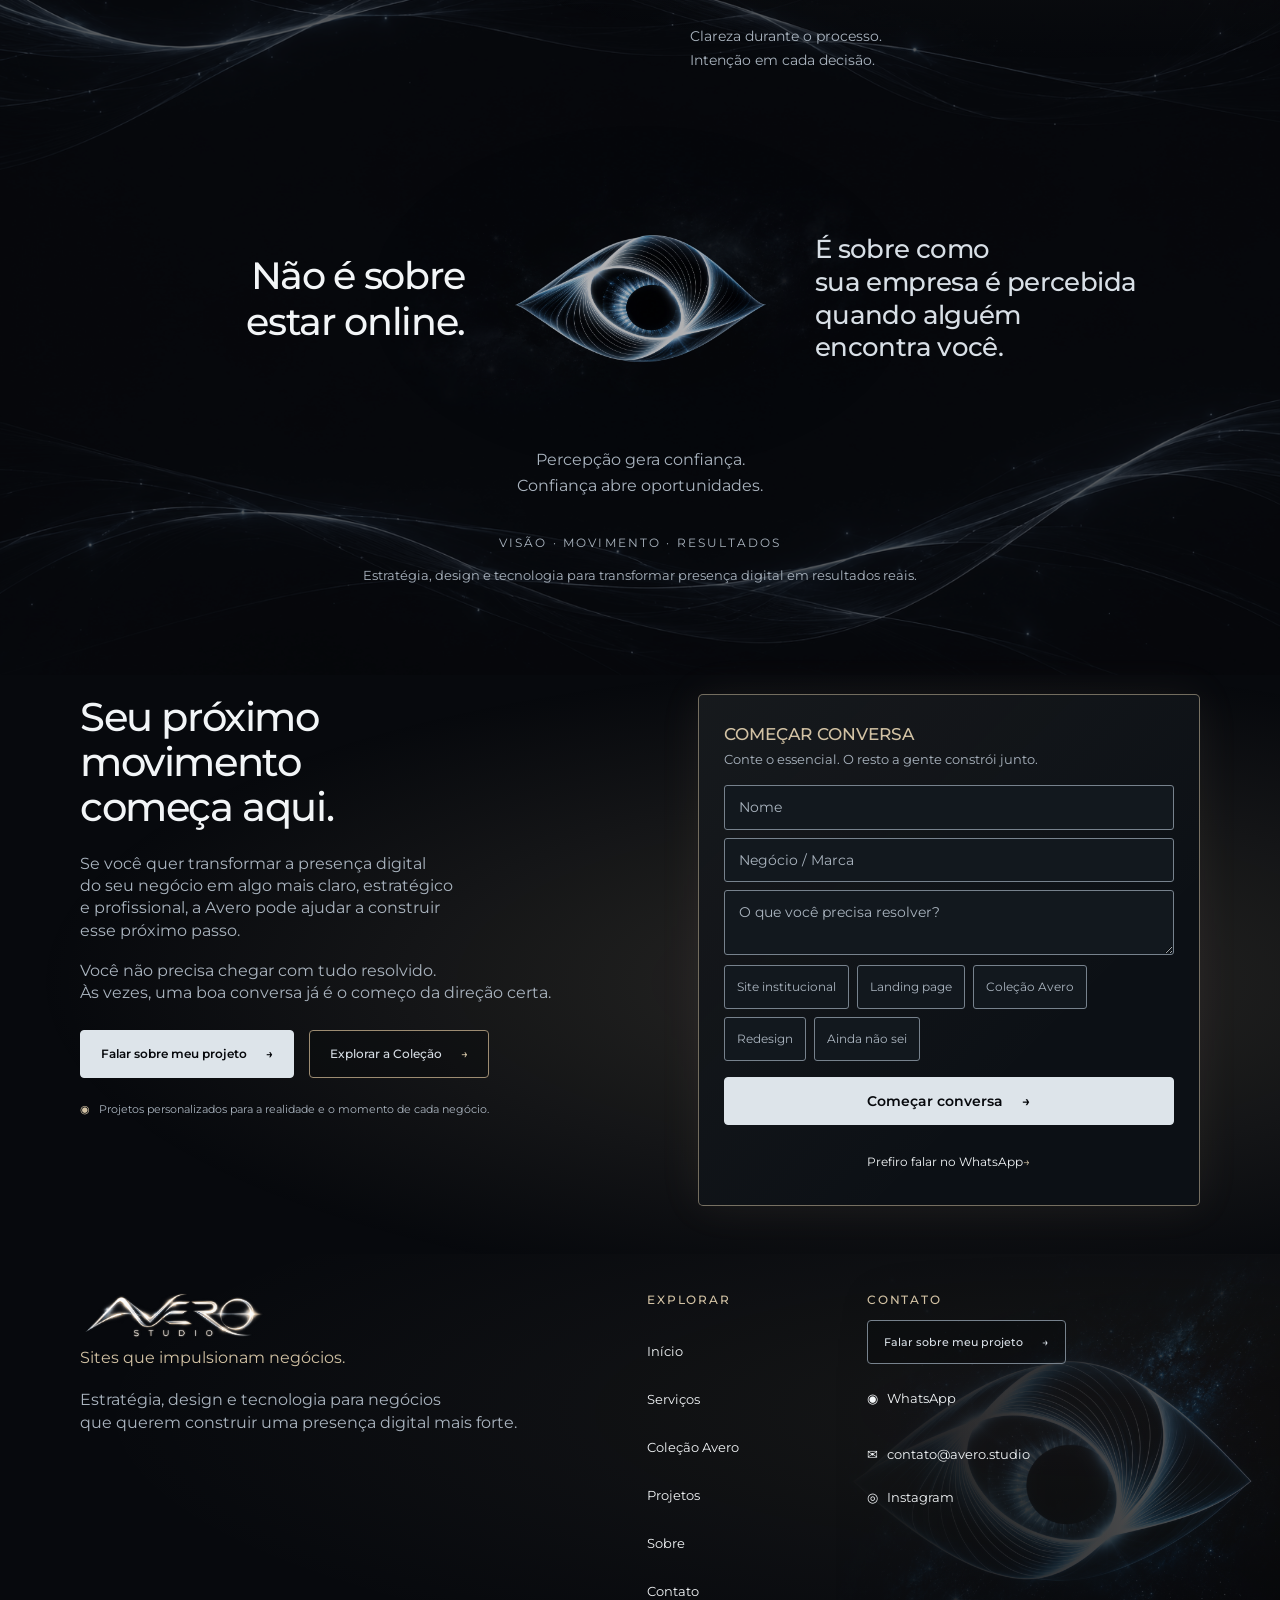
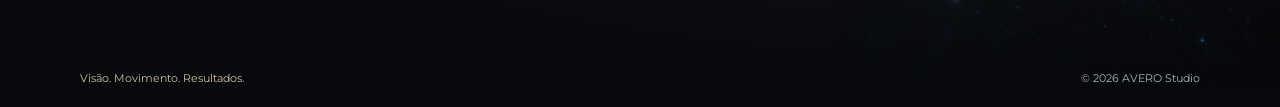
==== commit fcd988c7: "Use public production demo URLs for portfolio projects" ====
--- a/index.html
+++ b/index.html
@@ -209,14 +209,14 @@
             <div class="project-visual"><img class="project-art" src="assets/project-atelier-forma.jpg" alt="Atelier Forma: projeto conceitual de interiores em notebook e celular" width="1536" height="1152" loading="lazy" decoding="async"></div>
             <div class="project-details">
               <div class="project-identity"><h3 id="project-atelier-forma-name">ATELIER FORMA</h3><p>Arquitetura &amp; Interiores</p><div class="project-tags"><span>Projeto conceitual AVERO</span><span>2026</span></div></div>
-              <a class="project-cta" href="https://avero-concept-interiores-2aa2eqdc4-john-e7bd.vercel.app/" target="_blank" rel="noopener noreferrer" aria-label="Abrir demo do Atelier Forma em nova aba">Explorar projeto <span aria-hidden="true">→</span></a>
+              <a class="project-cta" href="https://avero-concept-interiores.vercel.app/" target="_blank" rel="noopener noreferrer" aria-label="Abrir demo do Atelier Forma em nova aba">Explorar projeto <span aria-hidden="true">→</span></a>
             </div>
           </article>
           <article class="project-slide" aria-labelledby="project-estudio-lume-name">
             <div class="project-visual"><img class="project-art" src="assets/project-estudio-lume.jpg" alt="Estúdio Lume: projeto conceitual de arquitetura em notebook e celular" width="1536" height="1152" loading="lazy" decoding="async"></div>
             <div class="project-details">
               <div class="project-identity"><h3 id="project-estudio-lume-name">ESTÚDIO LUME</h3><p>Arquitetura autoral</p><div class="project-tags"><span>Projeto conceitual AVERO</span><span>2026</span></div></div>
-              <a class="project-cta" href="https://avero-arquitetura-conceitual-n9s8plznc-john-e7bd.vercel.app/" target="_blank" rel="noopener noreferrer" aria-label="Abrir demo do Estúdio Lume em nova aba">Explorar projeto <span aria-hidden="true">→</span></a>
+              <a class="project-cta" href="https://avero-arquitetura-conceitual.vercel.app/" target="_blank" rel="noopener noreferrer" aria-label="Abrir demo do Estúdio Lume em nova aba">Explorar projeto <span aria-hidden="true">→</span></a>
             </div>
           </article>
           <article class="project-slide" aria-labelledby="project-essentia-odonto-name">
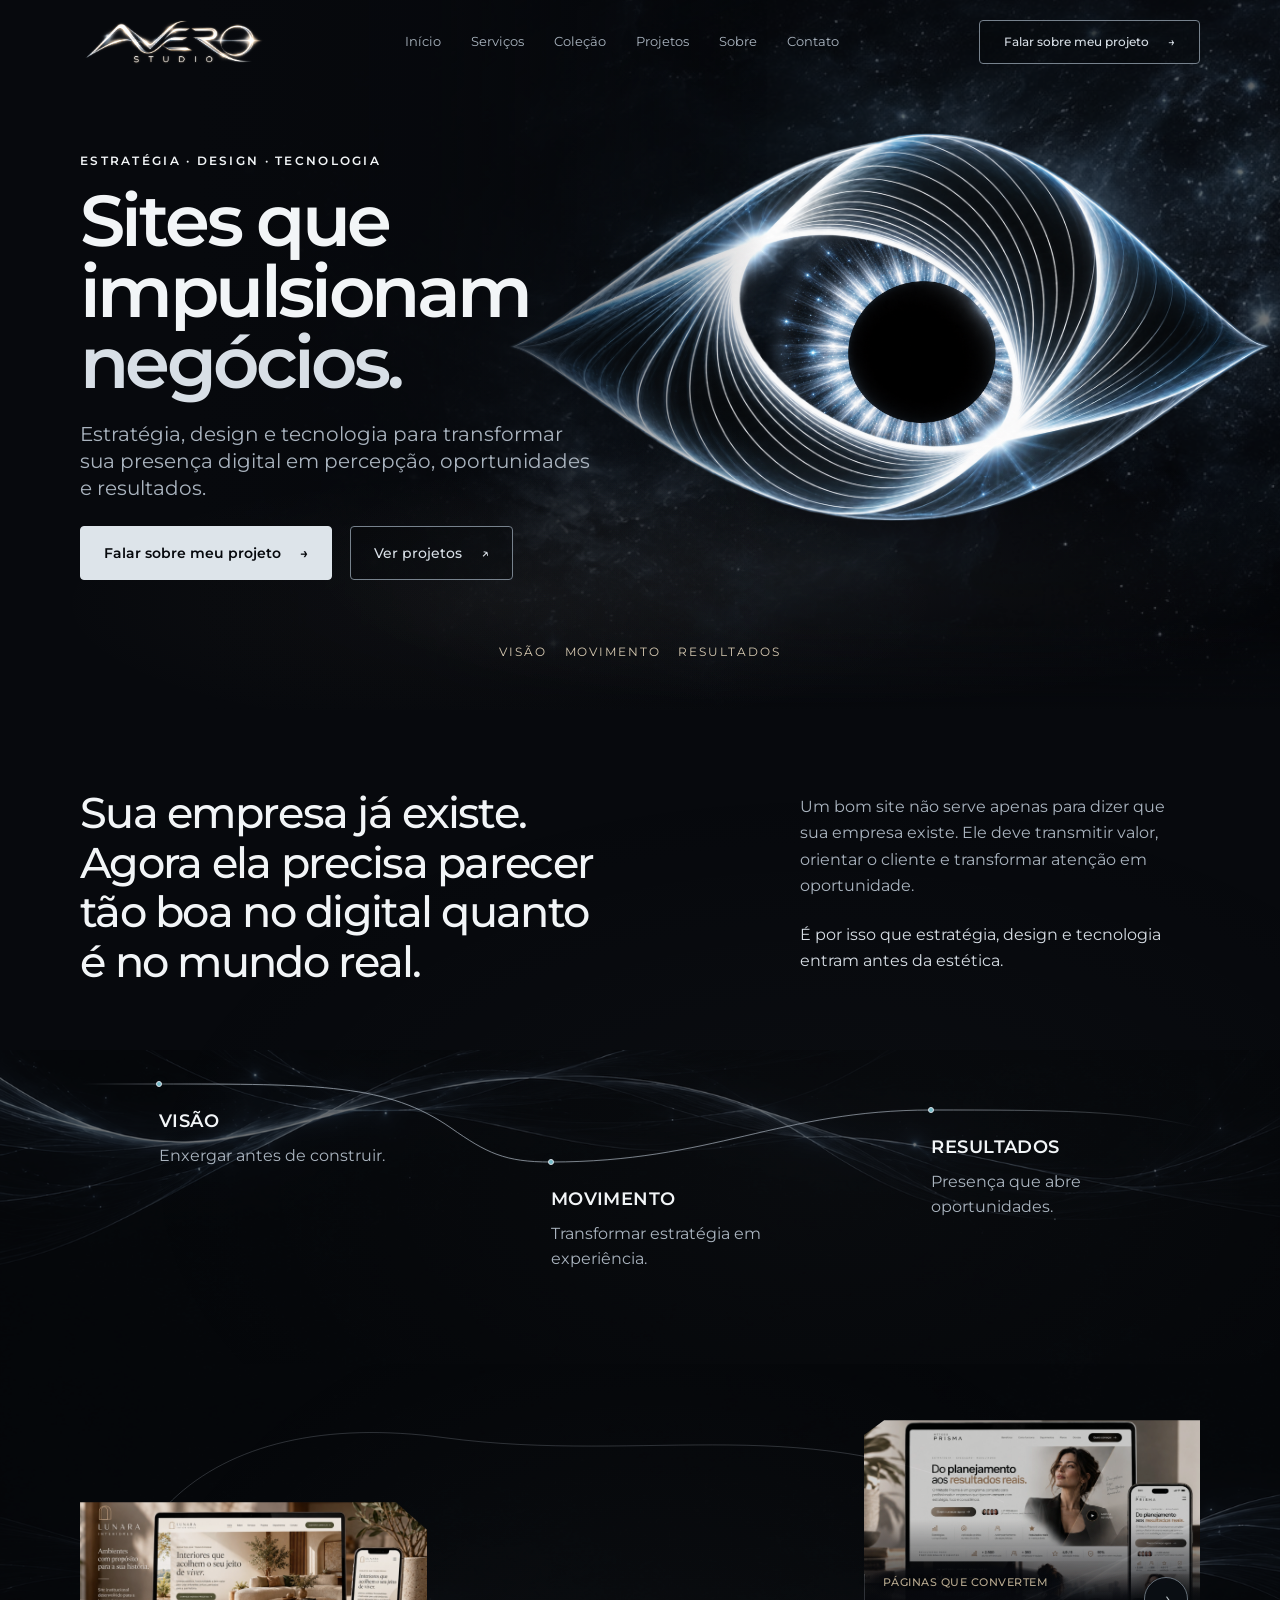
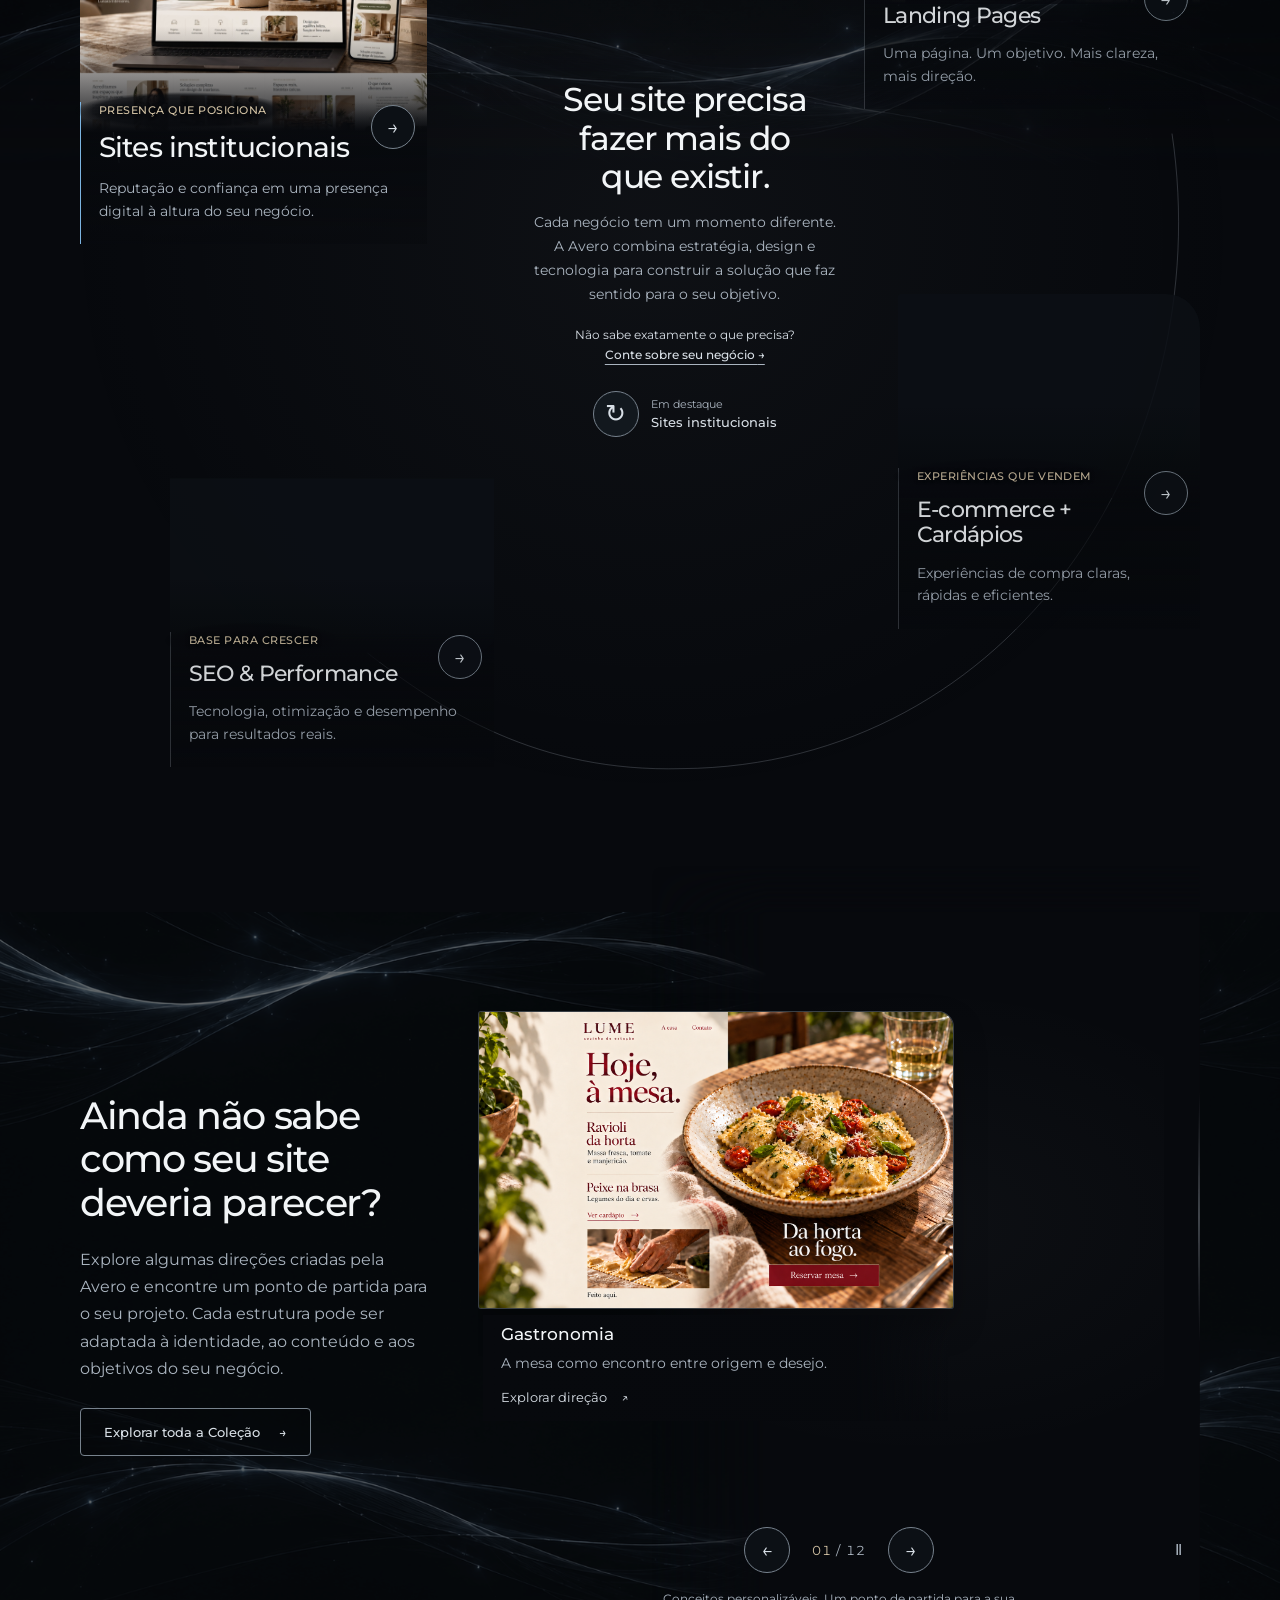
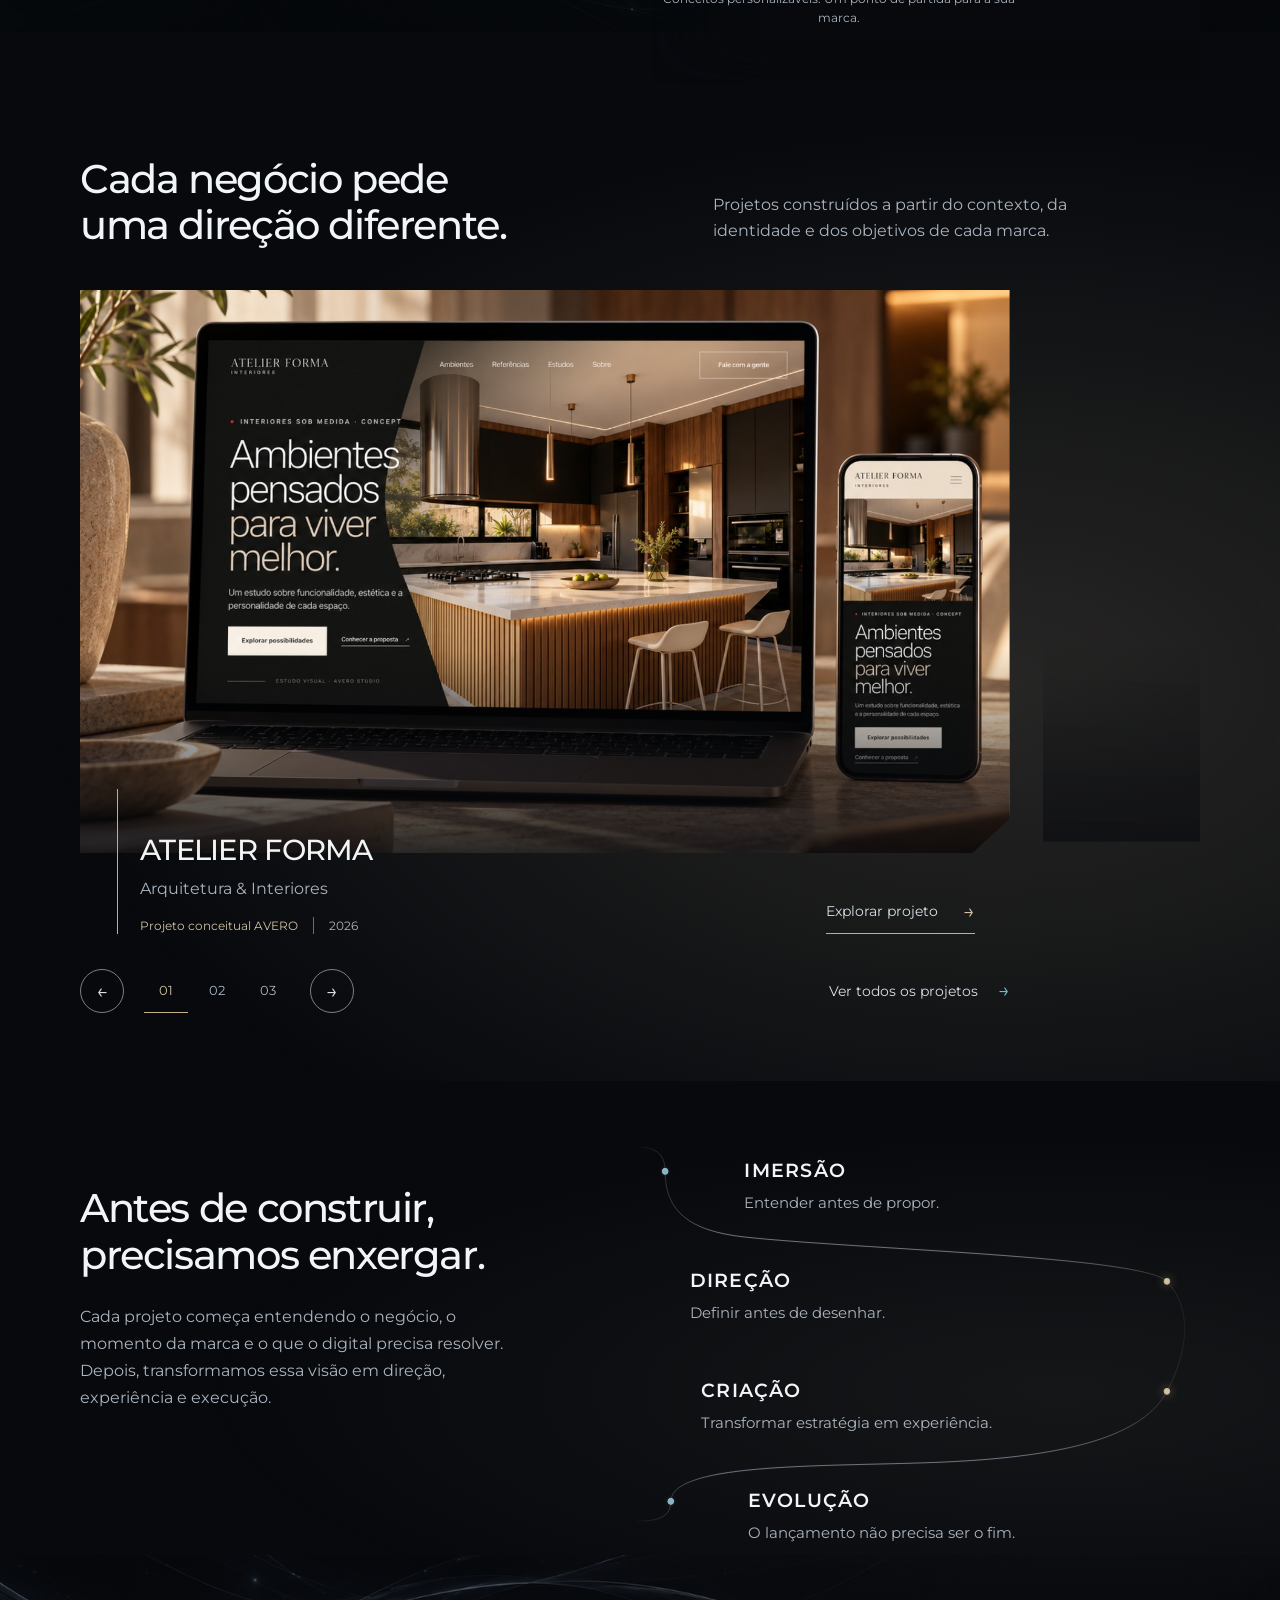
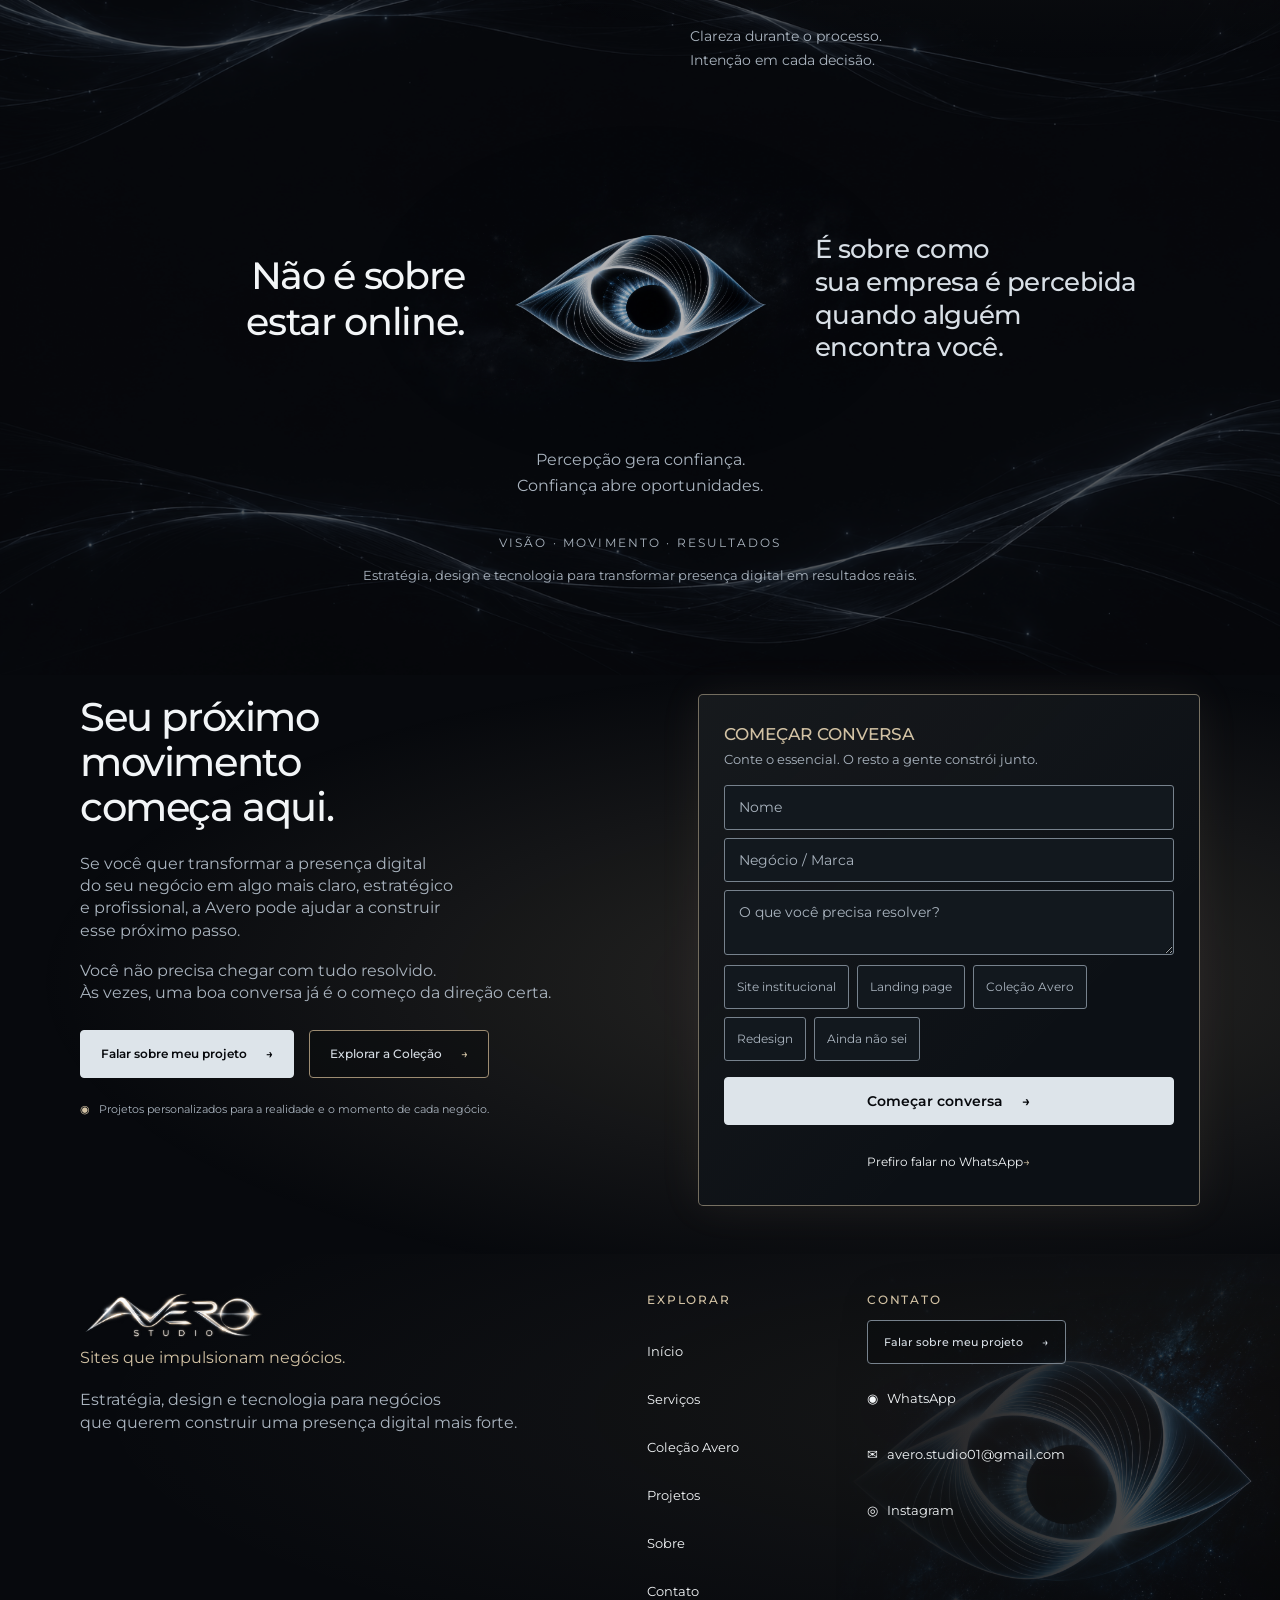
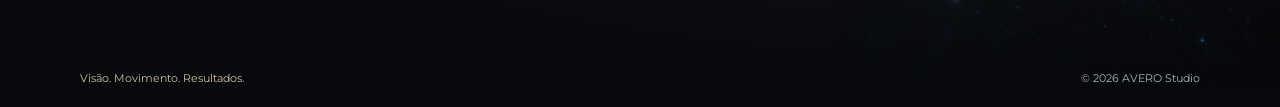
==== commit b47bc8fb: "Wire official AVERO contact links in index.html" ====
--- a/index.html
+++ b/index.html
@@ -23,7 +23,7 @@
   <div class="container header-inner">
     <a class="brand" href="#top" aria-label="AVERO Studio — início"><span class="brand-art" role="img" aria-label="AVERO Studio"><img src="assets/avero-wordmark-provisional-01-16a.png" alt="" width="2172" height="724" decoding="async"></span></a>
     <nav class="desktop-nav" aria-label="Navegação principal"><a href="#top">Início</a><a href="#servicos">Serviços</a><a href="#colecao">Coleção</a><a href="#projetos">Projetos</a><a href="#sobre">Sobre</a><a href="#contato">Contato</a></nav>
-    <a class="btn btn-outline desktop-cta" href="#contato">Falar sobre meu projeto <span aria-hidden="true">→</span></a>
+    <a class="btn btn-outline desktop-cta" href="https://wa.me/5534997374006" target="_blank" rel="noopener noreferrer">Falar sobre meu projeto <span aria-hidden="true">→</span></a>
     <button class="menu-toggle" aria-label="Abrir menu" aria-expanded="false" aria-controls="mobile-nav"><span></span><span></span><span></span></button>
   </div>
   <nav class="mobile-nav" id="mobile-nav" aria-label="Navegação móvel" hidden><a href="#top">Início</a><a href="#servicos">Serviços</a><a href="#colecao">Coleção</a><a href="#projetos">Projetos</a><a href="#sobre">Sobre</a><a href="#contato">Contato</a></nav>
@@ -45,7 +45,7 @@
       <p class="eyebrow">ESTRATÉGIA · DESIGN · TECNOLOGIA</p>
       <h1 id="hero-title">Sites que <br>impulsionam <br><em>negócios.</em></h1>
       <p class="lead">Estratégia, design e tecnologia para transformar sua presença digital em percepção, oportunidades e resultados.</p>
-      <div class="actions"><a class="btn btn-primary" href="#contato">Falar sobre meu projeto <span aria-hidden="true">→</span></a><a class="btn btn-outline" href="#projetos">Ver projetos <span aria-hidden="true">↗</span></a></div>
+      <div class="actions"><a class="btn btn-primary" href="https://wa.me/5534997374006" target="_blank" rel="noopener noreferrer">Falar sobre meu projeto <span aria-hidden="true">→</span></a><a class="btn btn-outline" href="#projetos">Ver projetos <span aria-hidden="true">↗</span></a></div>
       <div class="hero-mobile-eye" aria-hidden="true" data-hero-layer="mobile-eye-composite" data-motion="static"></div>
       <p class="hero-signature">VISÃO <br>MOVIMENTO <br>RESULTADOS</p>
     </div>
@@ -292,6 +292,6 @@
     <form class="contact-card"><h3>COMEÇAR CONVERSA</h3><p>Conte o essencial. O resto a gente constrói junto.</p><label class="sr-only" for="nome">Nome</label><input id="nome" name="nome" autocomplete="name" placeholder="Nome" required maxlength="100"><label class="sr-only" for="marca">Negócio / Marca</label><input id="marca" name="marca" autocomplete="organization" placeholder="Negócio / Marca" required maxlength="150"><label class="sr-only" for="mensagem">O que você precisa resolver?</label><textarea id="mensagem" name="mensagem" placeholder="O que você precisa resolver?" rows="2" required maxlength="1500"></textarea><fieldset class="chips"><legend class="sr-only">Tipo de projeto</legend><button type="button" aria-pressed="false">Site institucional</button><button type="button" aria-pressed="false">Landing page</button><button type="button" aria-pressed="false">Coleção Avero</button><button type="button" aria-pressed="false">Redesign</button><button type="button" aria-pressed="false">Ainda não sei</button></fieldset><button class="btn btn-primary full" type="submit">Começar conversa <span aria-hidden="true">→</span></button><p class="form-status" role="status"></p><a class="whatsapp" href="https://wa.me/5534997374006" target="_blank" rel="noopener noreferrer">Prefiro falar no WhatsApp <span aria-hidden="true">→</span></a></form>
   </div></section>
 </main>
-<footer class="footer"><div class="container footer-grid"><div><a class="brand" href="#top" aria-label="AVERO Studio — início"><span class="brand-art" role="img" aria-label="AVERO Studio"><img src="assets/avero-wordmark-provisional-01-16a.png" alt="" width="2172" height="724" decoding="async"></span></a><p class="footer-tagline">Sites que impulsionam negócios.</p><p>Estratégia, design e tecnologia para negócios <br>que querem construir uma presença digital mais forte.</p></div><div><h3>EXPLORAR</h3><a href="#top">Início</a><a href="#servicos">Serviços</a><a href="#colecao">Coleção Avero</a><a href="#projetos">Projetos</a><a href="#sobre">Sobre</a><a href="#contato">Contato</a></div><div><h3>CONTATO</h3><a class="btn btn-outline" href="#contato">Falar sobre meu projeto <span aria-hidden="true">→</span></a><a href="https://wa.me/5534997374006" target="_blank" rel="noopener noreferrer">◉ &nbsp; WhatsApp</a><a href="mailto:contato@avero.studio">✉ &nbsp; contato@avero.studio</a><span>◎ &nbsp; Instagram</span></div></div><div class="container footer-bottom"><span>Visão. Movimento. Resultados.</span><span>© 2026 AVERO Studio</span></div></footer>
+<footer class="footer"><div class="container footer-grid"><div><a class="brand" href="#top" aria-label="AVERO Studio — início"><span class="brand-art" role="img" aria-label="AVERO Studio"><img src="assets/avero-wordmark-provisional-01-16a.png" alt="" width="2172" height="724" decoding="async"></span></a><p class="footer-tagline">Sites que impulsionam negócios.</p><p>Estratégia, design e tecnologia para negócios <br>que querem construir uma presença digital mais forte.</p></div><div><h3>EXPLORAR</h3><a href="#top">Início</a><a href="#servicos">Serviços</a><a href="#colecao">Coleção Avero</a><a href="#projetos">Projetos</a><a href="#sobre">Sobre</a><a href="#contato">Contato</a></div><div><h3>CONTATO</h3><a class="btn btn-outline" href="https://wa.me/5534997374006" target="_blank" rel="noopener noreferrer">Falar sobre meu projeto <span aria-hidden="true">→</span></a><a href="https://wa.me/5534997374006" target="_blank" rel="noopener noreferrer">◉ &nbsp; WhatsApp</a><a href="mailto:avero.studio01@gmail.com">✉ &nbsp; avero.studio01@gmail.com</a><a href="https://www.instagram.com/_avero.studio/" target="_blank" rel="noopener noreferrer">◎ &nbsp; Instagram</a></div></div><div class="container footer-bottom"><span>Visão. Movimento. Resultados.</span><span>© 2026 AVERO Studio</span></div></footer>
 </body>
 </html>
